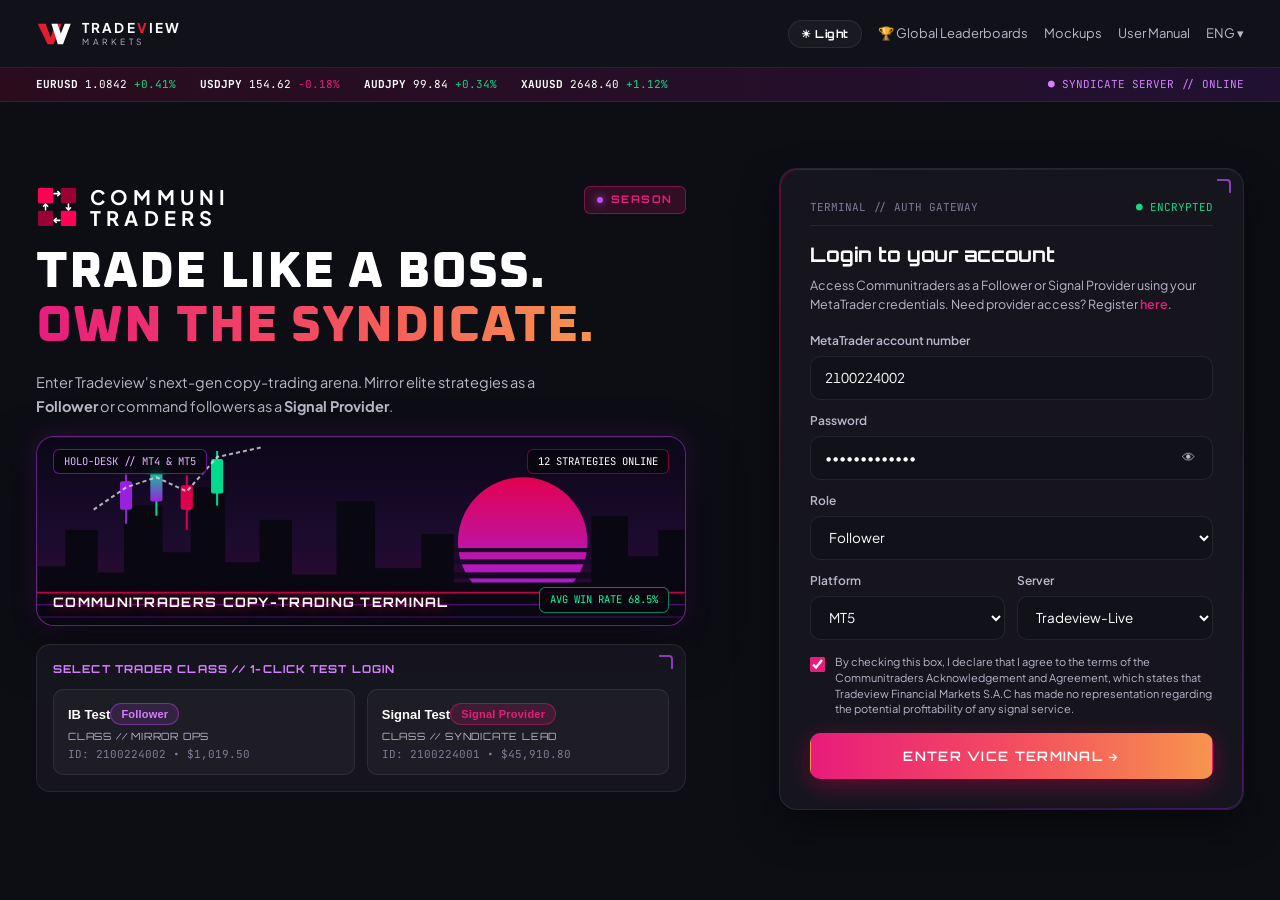
==== index.html @ 20b36a2e "Firt commit" ====
<!DOCTYPE html>
<html lang="en">
<head>
  <meta charset="UTF-8"/>
  <meta name="viewport" content="width=device-width, initial-scale=1.0"/>
  <title>Communitraders — Tradeview Markets</title>
  <link rel="preconnect" href="https://fonts.googleapis.com"/>
  <link rel="preconnect" href="https://fonts.gstatic.com" crossorigin/>
  <link href="https://fonts.googleapis.com/css2?family=JetBrains+Mono:wght@500;700&family=Orbitron:wght@600;700;800&family=Oxanium:wght@600;700;800&family=Plus+Jakarta+Sans:wght@400;500;600;700&display=swap" rel="stylesheet"/>
  <link rel="stylesheet" href="css/tokens.css"/>
  <link rel="stylesheet" href="css/styles.css"/>
</head>
<body>
  <div class="vice-backdrop"></div>
  <div class="vice-grid-overlay"></div>

  <!-- =====================================================================
       VIEW 1: FUTURISTIC GTA-STYLE TRADING GAME LOGIN (ORIGINAL LOGOS)
       ===================================================================== -->
  <div id="login-shell" class="login-shell">
    <header class="login-topbar">
      <!-- Original Tradeview Markets Logo -->
      <div class="tradeview-brand">
        <svg width="36" height="26" viewBox="0 0 42 30" fill="none" aria-hidden="true">
          <path d="M2 3H11.5L17 19L22.5 3H30L20.5 27H13.5L2 3Z" fill="#E11D2E"/>
          <path class="tv-wing-light" d="M18 3H25L29 14.5L33.5 3H40.5L31.5 27H25.5L18 3Z"/>
        </svg>
        <div class="tv-wordmark">
          <span class="tv-main">TRADE<b>V</b>IEW</span>
          <span class="tv-sub">MARKETS</span>
        </div>
      </div>

      <div class="login-topbar-actions">
        <button type="button" class="theme-toggle-btn" id="theme-toggle-login" aria-label="Toggle Light/Dark Mode">
          ☀ Light
        </button>
        <button type="button" class="topbar-link" id="login-leaderboards-btn">🏆 Global Leaderboards</button>
        <a href="mockups.html" class="topbar-link">Mockups</a>
        <button type="button" class="topbar-link" onclick="alert('Communitraders User Manual: Sign in with your MetaTrader account as a Follower or Signal Provider, or select one of the test profiles below.')">
          User Manual
        </button>
        <span class="topbar-link">ENG ▾</span>
      </div>
    </header>

    <!-- Futuristic In-Game Market Telemetry Strip -->
    <div class="game-ticker-bar">
      <div class="ticker-items">
        <span class="ticker-pair"><strong>EURUSD</strong> 1.0842 <span class="ticker-up">+0.41%</span></span>
        <span class="ticker-pair"><strong>USDJPY</strong> 154.62 <span class="ticker-down">-0.18%</span></span>
        <span class="ticker-pair"><strong>AUDJPY</strong> 99.84 <span class="ticker-up">+0.34%</span></span>
        <span class="ticker-pair"><strong>XAUUSD</strong> 2648.40 <span class="ticker-up">+1.12%</span></span>
      </div>
      <span style="color:var(--neon-purple-bright);">● SYNDICATE SERVER // ONLINE</span>
    </div>

    <main class="login-main">
      <!-- Left Hero: Original Logo + Futuristic GTA Cyber-City Trading Stage + Class Select -->
      <section class="login-hero">
        <div style="display:flex; align-items:center; justify-content:space-between; flex-wrap:wrap; gap:12px;">
          <!-- Original CommuniTraders 4-Square Logo -->
          <div class="brand-lockup">
            <svg class="communi-logo-svg" style="width:42px; height:42px;" viewBox="0 0 44 44" fill="none" aria-hidden="true">
              <rect x="2" y="2" width="16" height="16" rx="1.5" fill="#FF0055"/>
              <rect x="26" y="2" width="16" height="16" rx="1.5" fill="#990033"/>
              <rect x="2" y="26" width="16" height="16" rx="1.5" fill="#990033"/>
              <rect x="26" y="26" width="16" height="16" rx="1.5" fill="#FF0055"/>
              <path d="M19 8H25M25 8L22.8 5.8M25 8L22.8 10.2" stroke="#FFFFFF" stroke-width="1.6" stroke-linecap="round" stroke-linejoin="round"/>
              <path d="M25 36H19M19 36L21.2 33.8M19 36L21.2 38.2" stroke="#FFFFFF" stroke-width="1.6" stroke-linecap="round" stroke-linejoin="round"/>
              <path d="M34 19V25M34 25L31.8 22.8M34 25L36.2 22.8" stroke="#FFFFFF" stroke-width="1.6" stroke-linecap="round" stroke-linejoin="round"/>
              <path d="M10 25V19M10 19L7.8 21.2M10 19L12.2 21.2" stroke="#FFFFFF" stroke-width="1.6" stroke-linecap="round" stroke-linejoin="round"/>
            </svg>
            <div class="brand-text hero-size">
              <strong>COMMUNI</strong>
              <span class="communi-sub">TRADERS</span>
            </div>
          </div>

          <div class="hud-tag">
            <span class="hud-dot"></span>
            <span>SEASON</span>
          </div>
        </div>

        <h1>
          TRADE LIKE A BOSS. <span class="highlight-vice">OWN THE SYNDICATE.</span>
        </h1>

        <p class="login-hero-sub">
          Enter Tradeview's next-gen copy-trading arena. Mirror elite strategies as a <strong>Follower</strong> or command followers as a <strong>Signal Provider</strong>.
        </p>

        <!-- Futuristic GTA Trading Game Visual Stage -->
        <div class="gta-game-stage">
          <svg viewBox="0 0 640 190" preserveAspectRatio="xMidYMax slice" aria-hidden="true">
            <defs>
              <linearGradient id="stageSun" x1="0" y1="0" x2="0" y2="1">
                <stop offset="0%" stop-color="#ff0055"/>
                <stop offset="100%" stop-color="#b026ff"/>
              </linearGradient>
              <linearGradient id="stageCandle" x1="0" y1="0" x2="0" y2="1">
                <stop offset="0%" stop-color="#00ffa3"/>
                <stop offset="100%" stop-color="#b026ff"/>
              </linearGradient>
            </defs>
            <!-- Glowing Horizon Sun -->
            <circle cx="480" cy="108" r="64" fill="url(#stageSun)" opacity="0.88"/>
            <rect x="400" y="114" width="160" height="4" fill="#170a28"/>
            <rect x="400" y="125" width="160" height="5" fill="#170a28"/>
            <rect x="400" y="138" width="160" height="6" fill="#120820"/>
            <!-- Cyber Skyline -->
            <path d="M0 190 L0 132 L28 132 L28 96 L60 96 L60 138 L86 138 L86 72 L124 72 L124 118 L152 118 L152 54 L186 54 L186 128 L220 128 L220 86 L252 86 L252 140 L296 140 L296 68 L334 68 L334 134 L380 134 L380 100 L412 100 L412 148 L548 148 L548 82 L584 82 L584 122 L614 122 L614 96 L640 96 L640 190 Z" fill="#090712"/>
            <!-- Neon Laser Grid Floor -->
            <line x1="0" y1="158" x2="640" y2="158" stroke="#ff0055" stroke-width="1.5" opacity="0.75"/>
            <line x1="0" y1="170" x2="640" y2="170" stroke="#b026ff" stroke-width="1" opacity="0.5"/>
            <line x1="0" y1="182" x2="640" y2="182" stroke="#b026ff" stroke-width="1" opacity="0.35"/>
            <!-- Floating Holographic Candlesticks -->
            <g opacity="0.85">
              <line x1="88" y1="36" x2="88" y2="90" stroke="#b026ff" stroke-width="2"/>
              <rect x="82" y="48" width="12" height="28" rx="2" fill="#b026ff"/>
              <line x1="118" y1="26" x2="118" y2="82" stroke="#00ffa3" stroke-width="2"/>
              <rect x="112" y="36" width="12" height="32" rx="2" fill="url(#stageCandle)"/>
              <line x1="148" y1="42" x2="148" y2="96" stroke="#ff0055" stroke-width="2"/>
              <rect x="142" y="52" width="12" height="24" rx="2" fill="#ff0055"/>
              <line x1="178" y1="18" x2="178" y2="72" stroke="#00ffa3" stroke-width="2"/>
              <rect x="172" y="26" width="12" height="34" rx="2" fill="#00ffa3"/>
              <path d="M56 76 L88 54 L118 44 L148 58 L178 24 L224 14" stroke="#ffffff" stroke-width="2" fill="none" stroke-dasharray="4 3" opacity="0.8"/>
            </g>
          </svg>
          <div class="stage-hud-overlay">
            <div class="stage-hud-top">
              <span class="stage-chip purple">HOLO-DESK // MT4 &amp; MT5</span>
              <span class="stage-chip">12 STRATEGIES ONLINE</span>
            </div>
            <div class="stage-hud-bottom">
              <div class="stage-rank-title">COMMUNITRADERS COPY-TRADING TERMINAL</div>
              <span class="stage-chip" style="border-color:rgba(0,255,163,0.5); color:#00ffa3;">AVG WIN RATE 68.5%</span>
            </div>
          </div>
        </div>

        <!-- GTA Class Select (2 Test User Profiles) -->
        <div class="demo-accounts-box hud-panel">
          <div class="demo-accounts-header">
            <span>Select Trader Class // 1-Click Test Login</span>
          </div>
          <div class="demo-accounts-grid">
            <button type="button" class="demo-user-pill purple-pill" id="demo-btn-follower">
              <div class="demo-user-top">
                <span>IB Test</span>
                <span class="badge badge-purple">Follower</span>
              </div>
              <div class="demo-user-class">CLASS // MIRROR OPS</div>
              <div class="demo-user-meta">ID: 2100224002 • $1,019.50</div>
            </button>

            <button type="button" class="demo-user-pill" id="demo-btn-provider">
              <div class="demo-user-top">
                <span>Signal Test</span>
                <span class="badge badge-accent">Signal Provider</span>
              </div>
              <div class="demo-user-class">CLASS // SYNDICATE LEAD</div>
              <div class="demo-user-meta">ID: 2100224001 • $45,910.80</div>
            </button>
          </div>
        </div>
      </section>

      <!-- Right Futuristic Terminal Login Card -->
      <section class="glass-card hud-panel login-card">
        <div class="login-terminal-bar">
          <span>TERMINAL // AUTH GATEWAY</span>
          <span style="color:var(--profit);">● ENCRYPTED</span>
        </div>

        <h2 class="login-card-title">Login to your account</h2>
        <p class="login-card-desc">
          Access Communitraders as a Follower or Signal Provider using your MetaTrader credentials. Need provider access? Register <a href="#register" onclick="event.preventDefault(); document.getElementById('login-role').value='provider';">here</a>.
        </p>

        <form id="login-form" class="login-form" novalidate>
          <div id="login-error" class="login-error-msg hidden"></div>

          <div class="form-group">
            <label class="form-label" for="login-account">MetaTrader account number</label>
            <input type="text" id="login-account" class="form-control font-mono" value="2100224002" placeholder="e.g. 2100224002"/>
          </div>

          <div class="form-group">
            <label class="form-label" for="login-password">Password</label>
            <div class="input-with-icon">
              <input type="password" id="login-password" class="form-control" value="vice-follower" placeholder="Enter MetaTrader password"/>
              <button type="button" class="input-icon-btn" id="toggle-password-btn" title="Show/Hide password">👁</button>
            </div>
          </div>

          <div class="form-group">
            <label class="form-label" for="login-role">Role</label>
            <select id="login-role" class="form-select">
              <option value="">Select a role</option>
              <option value="follower" selected>Follower</option>
              <option value="provider">Signal Provider</option>
            </select>
          </div>

          <div class="login-form-row-2">
            <div class="form-group">
              <label class="form-label" for="login-platform">Platform</label>
              <select id="login-platform" class="form-select">
                <option value="">Select platform</option>
                <option value="MT5" selected>MT5</option>
                <option value="MT4">MT4</option>
              </select>
            </div>

            <div class="form-group">
              <label class="form-label" for="login-server">Server</label>
              <select id="login-server" class="form-select">
                <option value="">Select server</option>
                <option value="Tradeview-Live" selected>Tradeview-Live</option>
                <option value="Tradeview-Demo">Tradeview-Demo</option>
                <option value="Tradeview-XLev">Tradeview-XLev</option>
              </select>
            </div>
          </div>

          <label class="terms-check">
            <input type="checkbox" id="login-terms" checked/>
            <span>By checking this box, I declare that I agree to the terms of the Communitraders Acknowledgement and Agreement, which states that Tradeview Financial Markets S.A.C has made no representation regarding the potential profitability of any signal service.</span>
          </label>

          <button type="submit" class="btn btn-primary login-submit-btn">Enter Vice Terminal →</button>
        </form>
      </section>
    </main>
  </div>

  <!-- =====================================================================
       LOGGED-IN WORKSPACE SHELL (FOLLOWER & SIGNAL PROVIDER VIEWS)
       ===================================================================== -->
  <div id="app-shell" class="app-shell hidden">
    <header class="app-topbar">
      <div class="topbar-left">
        <button type="button" class="btn btn-ghost btn-icon mobile-menu-btn" id="mobile-menu-btn" aria-label="Toggle Menu">☰</button>
        <a href="index.html" class="brand-lockup">
          <svg class="communi-logo-svg" viewBox="0 0 44 44" fill="none" aria-hidden="true">
            <rect x="2" y="2" width="16" height="16" rx="1.5" fill="#FF0055"/>
            <rect x="26" y="2" width="16" height="16" rx="1.5" fill="#990033"/>
            <rect x="2" y="26" width="16" height="16" rx="1.5" fill="#990033"/>
            <rect x="26" y="26" width="16" height="16" rx="1.5" fill="#FF0055"/>
            <path d="M19 8H25M25 8L22.8 5.8M25 8L22.8 10.2" stroke="#FFFFFF" stroke-width="1.6" stroke-linecap="round" stroke-linejoin="round"/>
            <path d="M25 36H19M19 36L21.2 33.8M19 36L21.2 38.2" stroke="#FFFFFF" stroke-width="1.6" stroke-linecap="round" stroke-linejoin="round"/>
            <path d="M34 19V25M34 25L31.8 22.8M34 25L36.2 22.8" stroke="#FFFFFF" stroke-width="1.6" stroke-linecap="round" stroke-linejoin="round"/>
            <path d="M10 25V19M10 19L7.8 21.2M10 19L12.2 21.2" stroke="#FFFFFF" stroke-width="1.6" stroke-linecap="round" stroke-linejoin="round"/>
          </svg>
          <div class="brand-text">
            <strong>COMMUNI</strong>
            <strong style="margin-top:2px;">TRADERS</strong>
          </div>
        </a>
      </div>

      <div class="kpi-strip" id="topbar-kpi-strip"></div>

      <div class="topbar-right">
        <div class="role-switcher-pill" title="Switch test user profile">
          <button type="button" class="role-switch-btn" id="switch-to-follower">Follower (IB)</button>
          <button type="button" class="role-switch-btn" id="switch-to-provider">Signal Provider</button>
        </div>

        <button type="button" class="theme-toggle-btn" id="theme-toggle-app" aria-label="Toggle Light/Dark Mode">
          ☀ Light
        </button>

        <span class="topbar-link" style="font-size:12px;">ENG ▾</span>

        <div class="user-menu-wrap">
          <button type="button" class="user-trigger" id="user-menu-trigger">
            <span class="user-avatar-circle" id="topbar-user-avatar">I</span>
            <span class="user-greeting">
              <small>Hello</small>
              <strong id="topbar-user-name">IB</strong>
            </span>
            <span style="font-size:11px; color:var(--text-muted);">▾</span>
          </button>

          <div class="glass-card user-dropdown hidden" id="user-dropdown">
            <button type="button" class="dropdown-item" id="dropdown-switch-follower">
              Switch to Follower (IB Test)
            </button>
            <button type="button" class="dropdown-item" id="dropdown-switch-provider">
              Switch to Provider (Signal Test)
            </button>
            <button type="button" class="dropdown-item" id="dropdown-theme-toggle">
              Switch to Light Mode
            </button>
            <a href="mockups.html" class="dropdown-item">
              View Mockups Board
            </a>
            <div class="dropdown-divider"></div>
            <button type="button" class="dropdown-item danger" id="dropdown-logout">
              Logout
            </button>
          </div>
        </div>
      </div>
    </header>

    <div class="app-body">
      <aside class="app-sidebar" id="app-sidebar"></aside>
      <main class="app-main" id="main-view-container"></main>
    </div>
  </div>

  <!-- Floating Agent Greeting Card (Original page/agent_chat.png) -->
  <div class="agent-greeting-card hidden" id="agent-greeting-card" role="button" tabindex="0">
    <div class="agent-greeting-avatar">
      <svg viewBox="0 0 100 100" width="56" height="56" aria-hidden="true">
        <defs>
          <linearGradient id="agentSunsetLens" x1="0" y1="0" x2="1" y2="1">
            <stop offset="0%" stop-color="#ffd166"/>
            <stop offset="50%" stop-color="#ff0055"/>
            <stop offset="100%" stop-color="#b026ff"/>
          </linearGradient>
        </defs>
        <rect width="100" height="100" fill="#141120"/>
        <path d="M16 100 C18 74 82 74 84 100 Z" fill="#0b0912"/>
        <path d="M38 74 L50 88 L62 74" stroke="#282338" stroke-width="3" fill="none"/>
        <rect x="42" y="60" width="16" height="16" rx="6" fill="#d99a6c"/>
        <path d="M31 44 C31 24 69 24 69 44 C69 62 59 69 50 69 C41 69 31 62 31 44 Z" fill="#e5aa7d"/>
        <path d="M29 41 C28 22 44 15 58 18 C68 20 72 30 70 40 C64 30 38 28 29 41 Z" fill="#2c2936"/>
        <path d="M34 25 Q50 18 64 25" stroke="#6c687c" stroke-width="2" fill="none" opacity="0.7"/>
        <path d="M33 38 L48 38 L46 49 C45 52 35 52 33 47 Z" fill="url(#agentSunsetLens)" stroke="#ffd166" stroke-width="1.6"/>
        <path d="M52 38 L67 38 L67 47 C65 52 55 52 54 49 Z" fill="url(#agentSunsetLens)" stroke="#ffd166" stroke-width="1.6"/>
        <line x1="48" y1="39" x2="52" y2="39" stroke="#ffd166" stroke-width="1.8"/>
        <path d="M43 56 Q50 61 57 56" stroke="#8f4e32" stroke-width="2.2" fill="none" stroke-linecap="round"/>
      </svg>
    </div>
    <button type="button" class="agent-greeting-close" id="agent-greeting-close" aria-label="Dismiss greeting">✕</button>
    <p class="agent-greeting-text">¿Tienes alguna pregunta? Estoy aquí para ayudarte.</p>
    <div class="agent-greeting-cta">Chat with Manager Tim ↗</div>
  </div>

  <!-- Floating Manager Tim Interactive Assistant -->
  <button type="button" class="social-hub-fab hidden" id="social-hub-fab">
    <span class="agent-status-dot"></span>
    <span>Manager Tim</span>
    <span class="social-hub-count" id="social-hub-count">1</span>
  </button>

  <div class="glass-card hud-panel social-hub-drawer hidden" id="social-hub-drawer">
    <div class="drawer-header">
      <div class="agent-header-title">
        <img alt="" style="width:26px; height:26px; border-radius:50%; border:1.5px solid var(--accent);" src="data:image/svg+xml;utf8,%3Csvg xmlns='http://www.w3.org/2000/svg' viewBox='0 0 100 100'%3E%3Crect width='100' height='100' fill='%23141120'/%3E%3Cpath d='M16 100 C18 74 82 74 84 100 Z' fill='%230b0912'/%3E%3Cpath d='M31 44 C31 24 69 24 69 44 C69 62 59 69 50 69 C41 69 31 62 31 44 Z' fill='%23e5aa7d'/%3E%3Cpath d='M29 41 C28 22 44 15 58 18 C68 20 72 30 70 40 C64 30 38 28 29 41 Z' fill='%232c2936'/%3E%3Cpath d='M33 38 L48 38 L46 49 C45 52 35 52 33 47 Z' fill='%23ff0055' stroke='%23ffd166' stroke-width='2'/%3E%3Cpath d='M52 38 L67 38 L67 47 C65 52 55 52 54 49 Z' fill='%23b026ff' stroke='%23ffd166' stroke-width='2'/%3E%3C/svg%3E"/>
        <strong class="font-heading" style="font-size:12px;">MANAGER TIM // ASSISTANT</strong>
      </div>
      <button type="button" class="btn btn-ghost btn-icon" id="social-hub-close" style="width:28px; height:28px;">✕</button>
    </div>
    <div class="agent-quick-chips" id="agent-quick-chips"></div>
    <div class="drawer-body" id="social-hub-body"></div>
    <form class="agent-chat-composer" id="agent-chat-form">
      <input type="text" class="form-control" id="agent-chat-input" placeholder="Ask Manager Tim about badges, rankings, challenges..."/>
      <button type="submit" class="btn btn-primary btn-sm" style="height:38px;">Send</button>
    </form>
  </div>

  <div class="modal-backdrop hidden" id="modal-backdrop"></div>
  <div class="level-up-overlay hidden" id="level-up-overlay"></div>
  <div class="toast-stack" id="toast-stack"></div>

  <script src="js/data.js"></script>
  <script src="js/charts.js"></script>
  <script src="js/app.js"></script>
</body>
</html>
---- css/tokens.css ----
/* ==========================================================================
   COMMUNITRADERS // COLORIMETRIA DARK & LIGHT TOKENS
   Matched to colorimetria_dark.png & Colorimetria_light.png
   ========================================================================== */

:root {
  /* Dark Mode Surfaces (colorimetria_dark.png) */
  --bg-void: #0d0e14;
  --bg-deep: #111219;
  --bg-surface: #171620;
  --bg-elevated: #1f1d2b;
  --bg-glass: rgba(23, 22, 32, 0.92);
  --bg-glass-strong: rgba(17, 18, 25, 0.98);
  --bg-card-hover: #221f30;
  --bg-input: #111219;
  --bg-topbar: #111219;
  --bg-sidebar: #111219;
  --bg-tile: rgba(255, 255, 255, 0.035);
  --bg-table: #13131c;

  /* Signature Colorimetry Accents: Magenta-Pink #E81C7B -> Coral #F44E5F -> Sunset Amber #F7944D */
  --accent: #e81c7b;
  --accent-hover: #d4156e;
  --accent-deep: #3d1628;
  --accent-coral: #f7944d;
  --accent-soft: rgba(232, 28, 123, 0.16);
  --accent-border: rgba(232, 28, 123, 0.42);
  --accent-glow: 0 8px 24px rgba(232, 28, 123, 0.34);

  /* Complementary Neon Violet / Orchid (Risk Master Star & Strategy Builder) */
  --neon-purple: #c04cfd;
  --neon-purple-bright: #d580ff;
  --neon-purple-soft: rgba(192, 76, 253, 0.14);
  --neon-purple-border: rgba(192, 76, 253, 0.42);
  --neon-purple-glow: 0 0 20px rgba(192, 76, 253, 0.32);

  /* Semantic Trading Colors */
  --profit: #10d884;
  --profit-soft: rgba(16, 216, 132, 0.14);
  --loss: #e81c7b;
  --loss-soft: rgba(232, 28, 123, 0.16);
  --neutral-soft: rgba(255, 255, 255, 0.05);

  /* Gradients (Exact Reference Match) */
  --grad-accent: linear-gradient(90deg, #e81c7b 0%, #f44e5f 52%, #f7944d 100%);
  --grad-hud-line: linear-gradient(90deg, #e81c7b 0%, #f44e5f 52%, #f7944d 100%);
  --grad-sidebar-active: linear-gradient(90deg, #d93870 0%, #9b4b71 100%);
  --grad-hero-card: linear-gradient(125deg, #1b1322 0%, #171620 55%, #2b1322 100%);
  --grad-league-banner: linear-gradient(90deg, #68133b 0%, #a53434 55%, #b5532a 100%);
  --grad-backdrop:
    radial-gradient(ellipse 65% 50% at 88% 12%, rgba(232, 28, 123, 0.16) 0%, transparent 62%),
    radial-gradient(ellipse 52% 45% at 12% 88%, rgba(192, 76, 253, 0.12) 0%, transparent 64%),
    linear-gradient(180deg, #0d0e14 0%, #111219 100%);

  /* Borders & Dividers */
  --border-subtle: rgba(255, 255, 255, 0.08);
  --border-medium: rgba(255, 255, 255, 0.16);
  --border-accent: rgba(232, 28, 123, 0.45);
  --border-focus: #e81c7b;

  /* Typography */
  --font-display: 'Orbitron', 'Plus Jakarta Sans', sans-serif;
  --font-heading: 'Orbitron', 'Plus Jakarta Sans', sans-serif;
  --font-login-title: 'Oxanium', 'Orbitron', sans-serif;
  --font-sans: 'Plus Jakarta Sans', -apple-system, BlinkMacSystemFont, sans-serif;
  --font-mono: 'JetBrains Mono', ui-monospace, SFMono-Regular, monospace;

  /* Badge Tiers */
  --tier-bronze: #cd7f32;
  --tier-silver: #cbd5e1;
  --tier-gold: #ffd166;
  --tier-platinum: #d580ff;
  --tier-legendary: #e81c7b;

  /* Text Colors */
  --text-primary: #ffffff;
  --text-secondary: #b9b7c9;
  --text-muted: #7f7c94;
  --brand-ink: #ffffff;
  --nav-active-text: #ffffff;
  --switch-active-color: #10d884;

  /* Radii & Shadows */
  --radius-xs: 6px;
  --radius-sm: 10px;
  --radius-md: 14px;
  --radius-lg: 18px;
  --radius-xl: 22px;
  --radius-pill: 999px;

  --shadow-card: 0 18px 40px rgba(0, 0, 0, 0.45), inset 0 1px 0 rgba(255, 255, 255, 0.04);
  --shadow-modal: 0 32px 80px rgba(0, 0, 0, 0.85), 0 0 32px rgba(232, 28, 123, 0.18);

  --sidebar-width: 244px;
  --topbar-height: 70px;
  --ease-snappy: cubic-bezier(0.22, 1, 0.36, 1);
}

/* ==========================================================================
   LIGHT MODE OVERRIDES (Matched to Colorimetria_light.png)
   ========================================================================== */
html[data-theme="light"] {
  --bg-void: #f4f2fa;
  --bg-deep: #ece9f6;
  --bg-surface: #ffffff;
  --bg-elevated: #faf9fd;
  --bg-glass: #ffffff;
  --bg-glass-strong: #ffffff;
  --bg-card-hover: #fbf9fe;
  --bg-input: #f8f7fc;
  --bg-topbar: #ffffff;
  --bg-sidebar: #ffffff;
  --bg-tile: #f8f7fc;
  --bg-table: #ffffff;

  --accent: #e81c7b;
  --accent-hover: #d4156e;
  --accent-deep: #fde8f0;
  --accent-soft: #fde8f0;
  --accent-border: rgba(232, 28, 123, 0.32);
  --accent-glow: 0 8px 22px rgba(232, 28, 123, 0.24);

  --neon-purple: #9b30e8;
  --neon-purple-bright: #831cd1;
  --neon-purple-soft: rgba(155, 48, 232, 0.10);
  --neon-purple-border: rgba(155, 48, 232, 0.28);
  --neon-purple-glow: 0 8px 20px rgba(155, 48, 232, 0.16);

  --profit: #059669;
  --profit-soft: rgba(5, 150, 105, 0.10);

  --grad-sidebar-active: linear-gradient(90deg, #fde8f0 0%, #fff0f6 100%);
  --grad-hero-card: linear-gradient(125deg, #f6f4fb 0%, #f1eef9 58%, #fae5f0 100%);
  --grad-league-banner: linear-gradient(90deg, #e02482 0%, #f16b62 55%, #f69d62 100%);
  --grad-backdrop:
    radial-gradient(ellipse 60% 45% at 88% 12%, rgba(232, 28, 123, 0.08) 0%, transparent 60%),
    radial-gradient(ellipse 52% 44% at 12% 88%, rgba(155, 48, 232, 0.08) 0%, transparent 62%),
    linear-gradient(180deg, #f4f2fa 0%, #eeebf7 100%);

  --border-subtle: #eae6f3;
  --border-medium: #dcd6eb;

  --text-primary: #14121d;
  --text-secondary: #58526e;
  --text-muted: #847d9c;
  --brand-ink: #14121d;
  --nav-active-text: #e81c7b;
  --switch-active-color: #e81c7b;

  --shadow-card: 0 10px 30px rgba(24, 18, 48, 0.06);
  --shadow-modal: 0 24px 64px rgba(20, 16, 40, 0.18);
}
---- css/styles.css ----
/* ==========================================================================
   COMMUNITRADERS // NOIR VICE HUD STYLESHEET (DARK + LIGHT + FUTURISTIC GTA LOGIN)
   ========================================================================== */

*,
*::before,
*::after {
  box-sizing: border-box;
  margin: 0;
  padding: 0;
}

html,
body {
  min-height: 100%;
  background: var(--bg-void);
  color: var(--text-primary);
  font-family: var(--font-sans);
  font-size: 14px;
  line-height: 1.5;
  -webkit-font-smoothing: antialiased;
  overflow-x: hidden;
  transition: background 0.25s ease, color 0.25s ease;
}

::-webkit-scrollbar {
  width: 6px;
  height: 6px;
}
::-webkit-scrollbar-track {
  background: var(--bg-void);
}
::-webkit-scrollbar-thumb {
  background: rgba(255, 0, 85, 0.42);
  border-radius: var(--radius-pill);
}
::-webkit-scrollbar-thumb:hover {
  background: var(--neon-purple);
}

/* Backdrop & HUD Grid */
.vice-backdrop {
  position: fixed;
  inset: 0;
  z-index: -2;
  background: var(--grad-backdrop);
  pointer-events: none;
}

.vice-grid-overlay {
  position: fixed;
  inset: 0;
  z-index: -1;
  background-image:
    linear-gradient(rgba(176, 38, 255, 0.032) 1px, transparent 1px),
    linear-gradient(90deg, rgba(255, 0, 85, 0.026) 1px, transparent 1px);
  background-size: 54px 54px;
  mask-image: radial-gradient(circle at 60% 35%, black 20%, transparent 86%);
  pointer-events: none;
}

.hidden {
  display: none !important;
}

/* Typography Helpers */
.font-display,
.font-heading {
  font-family: var(--font-heading);
  letter-spacing: 0.04em;
}
.font-mono {
  font-family: var(--font-mono);
  font-variant-numeric: tabular-nums;
}

/* ==========================================================================
   BUTTONS & INPUTS
   ========================================================================== */
.btn {
  display: inline-flex;
  align-items: center;
  justify-content: center;
  gap: 8px;
  padding: 10px 18px;
  border-radius: var(--radius-sm);
  font-family: var(--font-sans);
  font-weight: 600;
  font-size: 13px;
  letter-spacing: 0.03em;
  border: 1px solid transparent;
  cursor: pointer;
  transition: transform 0.15s var(--ease-snappy), box-shadow 0.2s, background 0.2s, border-color 0.2s, color 0.2s;
  text-decoration: none;
  white-space: nowrap;
}
.btn:active {
  transform: translateY(1px);
}

.btn-vice,
.btn-primary {
  background: var(--grad-accent);
  color: #ffffff;
  box-shadow: 0 6px 22px rgba(255, 0, 85, 0.34);
}
.btn-vice:hover,
.btn-primary:hover {
  background: var(--accent-hover);
  box-shadow: 0 8px 30px rgba(255, 0, 85, 0.54);
  transform: translateY(-1px);
}

.btn-purple {
  background: var(--neon-purple-soft);
  border-color: var(--neon-purple-border);
  color: var(--neon-purple-bright);
  box-shadow: 0 0 16px rgba(176, 38, 255, 0.16);
}
.btn-purple:hover {
  background: var(--neon-purple);
  color: #ffffff;
  box-shadow: var(--neon-purple-glow);
  transform: translateY(-1px);
}

.btn-danger {
  background: rgba(255, 0, 85, 0.14);
  border-color: rgba(255, 0, 85, 0.5);
  color: #ff4d88;
}
.btn-danger:hover {
  background: var(--accent);
  color: #ffffff;
  box-shadow: var(--accent-glow);
}

.btn-ghost {
  background: var(--bg-tile);
  border-color: var(--border-subtle);
  color: var(--text-primary);
}
.btn-ghost:hover {
  background: var(--neon-purple-soft);
  border-color: var(--neon-purple-border);
  color: var(--text-primary);
}

.btn-outline-pink {
  background: var(--accent-deep);
  border-color: var(--accent-border);
  color: var(--text-primary);
}
.btn-outline-pink:hover {
  background: var(--grad-accent);
  color: #ffffff;
  box-shadow: var(--accent-glow);
}

.btn-sm {
  padding: 7px 13px;
  font-size: 12px;
  border-radius: 8px;
}

.btn-icon {
  width: 36px;
  height: 36px;
  padding: 0;
  border-radius: 9px;
}

/* Theme Toggle Pill */
.theme-toggle-btn {
  display: inline-flex;
  align-items: center;
  gap: 6px;
  padding: 6px 12px;
  border-radius: var(--radius-pill);
  background: var(--bg-tile);
  border: 1px solid var(--border-subtle);
  color: var(--text-primary);
  font-family: var(--font-heading);
  font-size: 11px;
  font-weight: 700;
  letter-spacing: 0.05em;
  cursor: pointer;
  transition: border-color 0.2s, background 0.2s;
}
.theme-toggle-btn:hover {
  border-color: var(--neon-purple-border);
  background: var(--neon-purple-soft);
}

/* Inputs & Selects */
.form-group {
  display: flex;
  flex-direction: column;
  gap: 6px;
}
.form-label {
  font-size: 12px;
  font-weight: 600;
  color: var(--text-secondary);
}
.form-control,
.form-select {
  width: 100%;
  height: 44px;
  padding: 0 14px;
  border-radius: var(--radius-sm);
  background: var(--bg-input);
  border: 1px solid var(--border-subtle);
  color: var(--text-primary);
  font-family: var(--font-sans);
  font-size: 13.5px;
  outline: none;
  transition: border-color 0.2s, box-shadow 0.2s;
}
.form-control:focus,
.form-select:focus {
  border-color: var(--neon-purple);
  box-shadow: 0 0 0 3px rgba(176, 38, 255, 0.18), 0 0 16px rgba(176, 38, 255, 0.14);
}
.form-select option {
  background: var(--bg-surface);
  color: var(--text-primary);
}

.input-with-icon {
  position: relative;
  display: flex;
  align-items: center;
}
.input-with-icon .form-control {
  padding-right: 42px;
}
.input-with-icon.left-icon .form-control {
  padding-left: 38px;
  padding-right: 14px;
}
.input-icon-left {
  position: absolute;
  left: 13px;
  color: var(--text-muted);
  pointer-events: none;
  display: flex;
  font-size: 13px;
}
.input-icon-btn {
  position: absolute;
  right: 8px;
  background: transparent;
  border: none;
  color: var(--text-secondary);
  width: 32px;
  height: 32px;
  border-radius: 8px;
  cursor: pointer;
  display: flex;
  align-items: center;
  justify-content: center;
}
.input-icon-btn:hover {
  color: var(--neon-purple-bright);
}

/* Toggle Switch */
.vice-switch {
  position: relative;
  display: inline-flex;
  align-items: center;
  cursor: pointer;
}
.vice-switch input {
  opacity: 0;
  width: 0;
  height: 0;
  position: absolute;
}
.vice-switch-track {
  width: 42px;
  height: 22px;
  background: rgba(128, 128, 145, 0.22);
  border: 1px solid var(--border-medium);
  border-radius: var(--radius-pill);
  position: relative;
  transition: background 0.22s, border-color 0.22s, box-shadow 0.22s;
}
.vice-switch-track::after {
  content: '';
  position: absolute;
  top: 2px;
  left: 2px;
  width: 16px;
  height: 16px;
  border-radius: 50%;
  background: #8e8e98;
  transition: transform 0.22s var(--ease-snappy), background 0.22s;
}
.vice-switch input:checked + .vice-switch-track {
  background: var(--switch-active-color);
  border-color: var(--switch-active-color);
  box-shadow: 0 0 12px rgba(232, 28, 123, 0.24);
}
.vice-switch input:checked + .vice-switch-track::after {
  transform: translateX(20px);
  background: #ffffff;
}

/* GTA HUD Glass Card */
.glass-card {
  background: var(--bg-glass);
  backdrop-filter: blur(18px);
  -webkit-backdrop-filter: blur(18px);
  border: 1px solid var(--border-subtle);
  border-radius: var(--radius-lg);
  box-shadow: var(--shadow-card);
  position: relative;
}
.glass-card::before {
  content: '';
  position: absolute;
  inset: 0;
  border-radius: inherit;
  padding: 1px;
  background: linear-gradient(135deg, rgba(255, 0, 85, 0.34), transparent 36%, transparent 64%, rgba(176, 38, 255, 0.34));
  -webkit-mask: linear-gradient(#fff 0 0) content-box, linear-gradient(#fff 0 0);
  -webkit-mask-composite: xor;
  mask-composite: exclude;
  pointer-events: none;
}

.hud-panel {
  position: relative;
}
.hud-panel::after {
  content: '';
  position: absolute;
  top: 10px;
  right: 12px;
  width: 14px;
  height: 14px;
  border-top: 2px solid var(--neon-purple);
  border-right: 2px solid var(--neon-purple);
  border-top-right-radius: 4px;
  opacity: 0.7;
  pointer-events: none;
}

.hud-tag {
  display: inline-flex;
  align-items: center;
  gap: 8px;
  align-self: flex-start;
  padding: 5px 12px;
  border-radius: 6px;
  background: var(--accent-soft);
  border: 1px solid var(--accent-border);
  font-family: var(--font-heading);
  font-size: 10.5px;
  font-weight: 700;
  letter-spacing: 0.14em;
  text-transform: uppercase;
  color: var(--accent);
}
.hud-dot {
  width: 6px;
  height: 6px;
  border-radius: 50%;
  background: var(--neon-purple);
  box-shadow: 0 0 8px var(--neon-purple);
  animation: hudPulse 2.2s infinite;
}
@keyframes hudPulse {
  0%, 100% { opacity: 1; transform: scale(1); }
  50% { opacity: 0.45; transform: scale(0.8); }
}

/* Badges */
.badge {
  display: inline-flex;
  align-items: center;
  gap: 5px;
  padding: 4px 10px;
  border-radius: var(--radius-pill);
  font-size: 11px;
  font-weight: 600;
  letter-spacing: 0.02em;
}
.badge-profit {
  background: var(--profit-soft);
  color: var(--profit);
  border: 1px solid rgba(0, 255, 163, 0.3);
}
.badge-loss {
  background: var(--loss-soft);
  color: var(--accent);
  border: 1px solid var(--accent-border);
}
.badge-purple {
  background: var(--neon-purple-soft);
  color: var(--neon-purple-bright);
  border: 1px solid var(--neon-purple-border);
}
.badge-neutral {
  background: var(--bg-tile);
  color: var(--text-primary);
  border: 1px solid var(--border-medium);
}
.badge-pink,
.badge-accent {
  background: var(--accent-soft);
  color: var(--accent);
  border: 1px solid var(--accent-border);
}

/* ==========================================================================
   ORIGINAL LOGOS (ADAPTIVE DARK & LIGHT INK)
   ========================================================================== */
.brand-lockup {
  display: inline-flex;
  align-items: center;
  gap: 12px;
  text-decoration: none;
  color: inherit;
}
.communi-logo-svg {
  width: 34px;
  height: 34px;
  flex-shrink: 0;
}
.brand-text {
  display: flex;
  flex-direction: column;
  line-height: 1.05;
}
.brand-text strong {
  font-family: var(--font-sans);
  font-weight: 700;
  font-size: 14px;
  letter-spacing: 0.24em;
  color: var(--brand-ink);
}
.brand-text.hero-size strong {
  font-size: 20px;
  letter-spacing: 0.26em;
}
.brand-text.hero-size .communi-sub {
  font-size: 20px;
  letter-spacing: 0.26em;
  font-weight: 700;
  color: var(--brand-ink);
}

.tradeview-brand {
  display: inline-flex;
  align-items: center;
  gap: 10px;
  text-decoration: none;
  color: inherit;
}
.tv-wordmark {
  display: flex;
  flex-direction: column;
  line-height: 1;
}
.tv-wordmark .tv-main {
  font-family: var(--font-sans);
  font-weight: 700;
  letter-spacing: 0.16em;
  font-size: 13.5px;
  color: var(--brand-ink);
}
.tv-wordmark .tv-main b {
  color: #e11d2e;
  font-weight: 800;
}
.tv-wordmark .tv-sub {
  font-size: 8.5px;
  letter-spacing: 0.42em;
  color: var(--text-secondary);
  margin-top: 3px;
}
.tv-wing-light {
  fill: var(--brand-ink);
}

/* ==========================================================================
   FUTURISTIC GTA-STYLE TRADING GAME LOGIN SCREEN
   ========================================================================== */
.login-shell {
  min-height: 100vh;
  display: flex;
  flex-direction: column;
  position: relative;
}

.login-topbar {
  height: 68px;
  padding: 0 36px;
  display: flex;
  align-items: center;
  justify-content: space-between;
  border-bottom: 1px solid var(--border-subtle);
  background: var(--bg-topbar);
  backdrop-filter: blur(14px);
  z-index: 5;
}

.login-topbar-actions {
  display: flex;
  align-items: center;
  gap: 16px;
  color: var(--text-secondary);
  font-size: 13px;
}
.topbar-link {
  display: inline-flex;
  align-items: center;
  gap: 7px;
  color: var(--text-secondary);
  text-decoration: none;
  cursor: pointer;
  background: transparent;
  border: none;
  font: inherit;
  transition: color 0.2s;
}
.topbar-link:hover {
  color: var(--neon-purple-bright);
}

/* Futuristic Market Telemetry Ticker Bar */
.game-ticker-bar {
  height: 34px;
  padding: 0 36px;
  display: flex;
  align-items: center;
  justify-content: space-between;
  gap: 20px;
  background: linear-gradient(90deg, rgba(255, 0, 85, 0.12), rgba(176, 38, 255, 0.12));
  border-bottom: 1px solid var(--border-subtle);
  font-family: var(--font-mono);
  font-size: 11px;
  overflow-x: auto;
  white-space: nowrap;
}
.ticker-items {
  display: flex;
  align-items: center;
  gap: 24px;
}
.ticker-pair {
  display: inline-flex;
  align-items: center;
  gap: 7px;
}
.ticker-pair strong {
  color: var(--text-primary);
}
.ticker-up { color: var(--profit); }
.ticker-down { color: var(--accent); }

.login-main {
  flex: 1;
  display: grid;
  grid-template-columns: 1.12fr 0.88fr;
  align-items: center;
  gap: 48px;
  max-width: 1320px;
  width: 100%;
  margin: 0 auto;
  padding: 28px 36px 52px;
}

.login-hero {
  display: flex;
  flex-direction: column;
  gap: 18px;
}

.login-hero h1 {
  font-family: var(--font-login-title);
  font-size: clamp(34px, 4vw, 54px);
  font-weight: 800;
  line-height: 1.05;
  letter-spacing: 0.02em;
  color: var(--text-primary);
  text-transform: uppercase;
}
.login-hero h1 .highlight-vice {
  background: var(--grad-accent);
  -webkit-background-clip: text;
  -webkit-text-fill-color: transparent;
}

.login-hero-sub {
  font-size: 14.5px;
  color: var(--text-secondary);
  max-width: 520px;
  line-height: 1.6;
}

/* Futuristic GTA Trading Game Cyber-City Stage */
.gta-game-stage {
  position: relative;
  height: 190px;
  border-radius: var(--radius-lg);
  overflow: hidden;
  border: 1px solid var(--neon-purple-border);
  background: linear-gradient(180deg, #0b0718 0%, #1c0b2e 55%, #380832 100%);
  box-shadow: 0 20px 50px rgba(0, 0, 0, 0.55), 0 0 26px rgba(176, 38, 255, 0.18);
}
.gta-game-stage svg {
  width: 100%;
  height: 100%;
  display: block;
}
.stage-hud-overlay {
  position: absolute;
  inset: 12px 16px;
  display: flex;
  flex-direction: column;
  justify-content: space-between;
  pointer-events: none;
}
.stage-hud-top {
  display: flex;
  justify-content: space-between;
  align-items: center;
}
.stage-chip {
  padding: 4px 10px;
  border-radius: 6px;
  background: rgba(8, 6, 15, 0.78);
  border: 1px solid rgba(255, 0, 85, 0.45);
  color: #ffffff;
  font-family: var(--font-mono);
  font-size: 10.5px;
  backdrop-filter: blur(6px);
}
.stage-chip.purple {
  border-color: rgba(176, 38, 255, 0.55);
  color: #e2b8ff;
}
.stage-hud-bottom {
  display: flex;
  justify-content: space-between;
  align-items: flex-end;
}
.stage-rank-title {
  font-family: var(--font-heading);
  font-size: 13px;
  font-weight: 700;
  color: #ffffff;
  letter-spacing: 0.1em;
  text-shadow: 0 0 12px rgba(255, 0, 85, 0.7);
}

/* Futuristic GTA Class / Character Select Profiles */
.demo-accounts-box {
  padding: 16px;
  border-radius: var(--radius-md);
  background: var(--bg-glass);
  border: 1px solid var(--border-subtle);
}
.demo-accounts-header {
  display: flex;
  align-items: center;
  justify-content: space-between;
  margin-bottom: 12px;
}
.demo-accounts-header span {
  font-family: var(--font-heading);
  font-size: 11px;
  font-weight: 700;
  letter-spacing: 0.1em;
  text-transform: uppercase;
  color: var(--neon-purple-bright);
}
.demo-accounts-grid {
  display: grid;
  grid-template-columns: 1fr 1fr;
  gap: 12px;
}
.demo-user-pill {
  text-align: left;
  padding: 13px 14px;
  border-radius: var(--radius-sm);
  background: var(--bg-tile);
  border: 1px solid var(--border-subtle);
  color: var(--text-primary);
  cursor: pointer;
  transition: border-color 0.2s, background 0.2s, transform 0.16s, box-shadow 0.2s;
  display: flex;
  flex-direction: column;
  gap: 5px;
  position: relative;
  overflow: hidden;
}
.demo-user-pill:hover {
  border-color: var(--accent);
  background: var(--accent-soft);
  box-shadow: 0 0 18px rgba(255, 0, 85, 0.18);
  transform: translateY(-2px);
}
.demo-user-pill.purple-pill:hover {
  border-color: var(--neon-purple);
  background: var(--neon-purple-soft);
  box-shadow: 0 0 18px rgba(176, 38, 255, 0.22);
}
.demo-user-top {
  display: flex;
  align-items: center;
  justify-content: space-between;
  font-weight: 700;
  font-size: 13px;
}
.demo-user-class {
  font-family: var(--font-heading);
  font-size: 10px;
  letter-spacing: 0.08em;
  color: var(--text-secondary);
}
.demo-user-meta {
  font-family: var(--font-mono);
  font-size: 11px;
  color: var(--text-muted);
}

/* Right Login Terminal Card */
.login-card {
  padding: 30px 30px;
  max-width: 465px;
  width: 100%;
  justify-self: end;
}
.login-terminal-bar {
  display: flex;
  align-items: center;
  justify-content: space-between;
  margin-bottom: 14px;
  padding-bottom: 10px;
  border-bottom: 1px solid var(--border-subtle);
  font-family: var(--font-mono);
  font-size: 11px;
  color: var(--text-muted);
}
.login-card-title {
  font-family: var(--font-heading);
  font-size: 20px;
  font-weight: 700;
  margin-bottom: 6px;
  color: var(--text-primary);
}
.login-card-desc {
  font-size: 12.5px;
  color: var(--text-secondary);
  margin-bottom: 18px;
  line-height: 1.5;
}
.login-card-desc a {
  color: var(--accent);
  text-decoration: none;
  font-weight: 600;
}
.login-card-desc a:hover {
  text-decoration: underline;
}

.login-form {
  display: flex;
  flex-direction: column;
  gap: 12px;
}
.login-form-row-2 {
  display: grid;
  grid-template-columns: 1fr 1fr;
  gap: 12px;
}
.terms-check {
  display: flex;
  align-items: flex-start;
  gap: 10px;
  font-size: 11px;
  color: var(--text-secondary);
  line-height: 1.45;
  margin-top: 2px;
  cursor: pointer;
}
.terms-check input {
  margin-top: 3px;
  accent-color: var(--accent);
  width: 15px;
  height: 15px;
  flex-shrink: 0;
  cursor: pointer;
}
.login-submit-btn {
  height: 46px;
  font-family: var(--font-heading);
  font-size: 13px;
  letter-spacing: 0.1em;
  text-transform: uppercase;
  margin-top: 4px;
}
.login-error-msg {
  padding: 10px 12px;
  border-radius: 8px;
  background: var(--loss-soft);
  border: 1px solid var(--accent-border);
  color: var(--accent);
  font-size: 12px;
}

/* ==========================================================================
   APP SHELL (LOGGED-IN WORKSPACE)
   ========================================================================== */
.app-shell {
  min-height: 100vh;
  display: flex;
  flex-direction: column;
}

.app-topbar {
  height: var(--topbar-height);
  padding: 0 24px;
  display: flex;
  align-items: center;
  justify-content: space-between;
  gap: 16px;
  background: var(--bg-topbar);
  backdrop-filter: blur(16px);
  border-bottom: 1px solid var(--border-subtle);
  position: sticky;
  top: 0;
  z-index: 40;
}

.topbar-left {
  display: flex;
  align-items: center;
  gap: 14px;
}
.mobile-menu-btn {
  display: none;
}

.kpi-strip {
  display: flex;
  align-items: center;
  gap: 20px;
  padding: 7px 18px;
  border-radius: var(--radius-md);
  background: var(--bg-tile);
  border: 1px solid var(--border-subtle);
}
.kpi-item {
  display: flex;
  flex-direction: column;
  align-items: flex-start;
  gap: 1px;
}
.kpi-label {
  font-size: 10.5px;
  color: var(--text-muted);
  text-transform: uppercase;
  letter-spacing: 0.05em;
}
.kpi-value {
  font-family: var(--font-mono);
  font-size: 14px;
  font-weight: 700;
  color: var(--text-primary);
}
.kpi-risk-pill {
  display: inline-flex;
  align-items: center;
  justify-content: center;
  min-width: 24px;
  height: 22px;
  padding: 0 7px;
  border-radius: 6px;
  background: var(--profit-soft);
  color: var(--profit);
  border: 1px solid rgba(0, 255, 163, 0.35);
  font-family: var(--font-mono);
  font-weight: 700;
  font-size: 12px;
}

.topbar-right {
  display: flex;
  align-items: center;
  gap: 10px;
}

.role-switcher-pill {
  display: inline-flex;
  align-items: center;
  background: var(--bg-tile);
  border: 1px solid var(--border-subtle);
  border-radius: var(--radius-pill);
  padding: 3px;
  gap: 3px;
}
.role-switch-btn {
  border: none;
  background: transparent;
  color: var(--text-secondary);
  font-family: var(--font-sans);
  font-size: 11.5px;
  font-weight: 600;
  padding: 5px 12px;
  border-radius: var(--radius-pill);
  cursor: pointer;
  transition: all 0.2s;
}
.role-switch-btn.active {
  background: var(--accent);
  color: #ffffff;
  box-shadow: 0 0 14px rgba(255, 0, 85, 0.35);
}
.role-switch-btn.active.purple {
  background: var(--neon-purple-soft);
  color: var(--neon-purple-bright);
  border: 1px solid var(--neon-purple-border);
}

.user-menu-wrap {
  position: relative;
}
.user-trigger {
  display: flex;
  align-items: center;
  gap: 10px;
  background: var(--bg-tile);
  border: 1px solid var(--border-subtle);
  border-radius: var(--radius-pill);
  padding: 4px 12px 4px 5px;
  color: var(--text-primary);
  cursor: pointer;
  transition: border-color 0.2s;
}
.user-trigger:hover {
  border-color: var(--neon-purple-border);
}
.user-avatar-circle {
  width: 32px;
  height: 32px;
  border-radius: 50%;
  display: flex;
  align-items: center;
  justify-content: center;
  font-family: var(--font-heading);
  font-weight: 700;
  font-size: 13px;
  color: var(--neon-purple-bright);
  background: var(--neon-purple-soft);
  border: 1px solid var(--neon-purple-border);
}
.user-avatar-circle.provider {
  background: var(--accent);
  border-color: var(--accent);
  color: #ffffff;
}
.user-greeting {
  display: flex;
  flex-direction: column;
  text-align: left;
  line-height: 1.1;
}
.user-greeting small {
  font-size: 10px;
  color: var(--text-muted);
}
.user-greeting strong {
  font-size: 13px;
  font-weight: 700;
}

.user-dropdown {
  position: absolute;
  top: calc(100% + 10px);
  right: 0;
  width: 245px;
  padding: 8px;
  z-index: 60;
  background: var(--bg-glass-strong);
}
.dropdown-item {
  width: 100%;
  display: flex;
  align-items: center;
  gap: 10px;
  padding: 10px 12px;
  border-radius: 9px;
  border: none;
  background: transparent;
  color: var(--text-primary);
  font-size: 13px;
  cursor: pointer;
  text-align: left;
  text-decoration: none;
  transition: background 0.15s;
}
.dropdown-item:hover {
  background: var(--bg-tile);
}
.dropdown-item.danger {
  color: var(--accent);
}
.dropdown-divider {
  height: 1px;
  background: var(--border-subtle);
  margin: 6px 4px;
}

/* Body Layout */
.app-body {
  flex: 1;
  display: flex;
}

.app-sidebar {
  width: var(--sidebar-width);
  flex-shrink: 0;
  background: var(--bg-sidebar);
  border-right: 1px solid var(--border-subtle);
  padding: 22px 14px;
  display: flex;
  flex-direction: column;
  justify-content: space-between;
  gap: 24px;
}

.sidebar-profile-card {
  padding: 16px 14px;
  border-radius: var(--radius-md);
  background: linear-gradient(155deg, rgba(255, 0, 85, 0.12), rgba(176, 38, 255, 0.05));
  border: 1px solid var(--accent-border);
  margin-bottom: 18px;
}
.sidebar-profile-card.follower-theme {
  background: linear-gradient(155deg, rgba(176, 38, 255, 0.12), rgba(255, 0, 85, 0.05));
  border-color: var(--neon-purple-border);
}
.sidebar-role-label {
  font-family: var(--font-heading);
  font-size: 10.5px;
  font-weight: 700;
  text-transform: uppercase;
  letter-spacing: 0.12em;
  color: var(--accent);
  margin-bottom: 5px;
}
.sidebar-profile-card.follower-theme .sidebar-role-label {
  color: var(--neon-purple-bright);
}
.sidebar-user-name {
  font-weight: 700;
  font-size: 15px;
  color: var(--text-primary);
}
.sidebar-account-id {
  font-family: var(--font-mono);
  font-size: 12px;
  color: var(--text-secondary);
  margin-bottom: 12px;
}
.sidebar-status-row {
  display: flex;
  align-items: center;
  justify-content: space-between;
  padding-top: 10px;
  border-top: 1px solid var(--border-subtle);
  font-size: 12.5px;
  font-weight: 600;
}

.sidebar-nav {
  display: flex;
  flex-direction: column;
  gap: 6px;
}
.nav-item {
  display: flex;
  align-items: center;
  gap: 12px;
  padding: 11px 14px;
  border-radius: var(--radius-sm);
  border: 1px solid transparent;
  background: transparent;
  color: var(--text-secondary);
  font-size: 13.5px;
  font-weight: 600;
  cursor: pointer;
  width: 100%;
  text-align: left;
  transition: all 0.18s var(--ease-snappy);
}
.nav-item:hover {
  color: var(--text-primary);
  background: var(--bg-tile);
}
.nav-item.active {
  color: var(--nav-active-text);
  background: var(--grad-sidebar-active);
  border-color: transparent;
}
.nav-item.active svg {
  color: var(--nav-active-text);
}
.nav-item svg {
  width: 18px;
  height: 18px;
  flex-shrink: 0;
}

.sidebar-footer-card {
  padding: 14px;
  border-radius: var(--radius-md);
  background: var(--bg-tile);
  border: 1px solid var(--border-subtle);
  font-size: 11.5px;
  color: var(--text-secondary);
  display: flex;
  flex-direction: column;
  gap: 8px;
}

/* Main Content Area */
.app-main {
  flex: 1;
  min-width: 0;
  padding: 28px 32px 64px;
}
.view-container {
  max-width: 1240px;
  margin: 0 auto;
  display: flex;
  flex-direction: column;
  gap: 22px;
  animation: viewFadeIn 0.25s var(--ease-snappy);
}
@keyframes viewFadeIn {
  from { opacity: 0; transform: translateY(6px); }
  to { opacity: 1; transform: translateY(0); }
}

/* ==========================================================================
   DASHBOARD VIEWS (FOLLOWER & SIGNAL PROVIDER)
   ========================================================================== */
.dashboard-top-grid {
  display: grid;
  grid-template-columns: 1.5fr 1fr;
  gap: 22px;
  align-items: stretch;
}

.strategy-profile-card {
  padding: 24px 26px;
  display: flex;
  flex-direction: column;
  gap: 20px;
}

.strategy-header-row {
  display: flex;
  align-items: flex-start;
  justify-content: space-between;
  gap: 16px;
}
.strategy-identity {
  display: flex;
  align-items: center;
  gap: 18px;
}
.strategy-avatar {
  width: 76px;
  height: 76px;
  border-radius: 50%;
  border: 2px solid var(--accent);
  box-shadow: 0 0 18px rgba(255, 0, 85, 0.3);
  overflow: hidden;
  flex-shrink: 0;
  background: var(--bg-surface);
  display: flex;
  align-items: center;
  justify-content: center;
}
.strategy-name {
  font-family: var(--font-heading);
  font-size: 20px;
  font-weight: 700;
  color: var(--text-primary);
}
.strategy-desc {
  font-size: 13px;
  color: var(--text-secondary);
  margin: 4px 0 10px;
}

.overview-header {
  display: flex;
  align-items: center;
  flex-wrap: wrap;
  gap: 10px;
  margin-bottom: 12px;
}
.overview-header h3 {
  font-family: var(--font-heading);
  font-size: 13px;
  font-weight: 700;
  margin-right: 4px;
  letter-spacing: 0.05em;
}

.metrics-grid-4 {
  display: grid;
  grid-template-columns: repeat(4, 1fr);
  gap: 12px;
}
.metric-tile {
  padding: 12px 14px;
  border-radius: var(--radius-sm);
  background: var(--bg-tile);
  border: 1px solid var(--border-subtle);
  display: flex;
  align-items: center;
  justify-content: space-between;
  gap: 8px;
}
.metric-tile-label {
  font-size: 11px;
  color: var(--text-muted);
}
.metric-tile-val {
  font-family: var(--font-mono);
  font-size: 15px;
  font-weight: 700;
  color: var(--text-primary);
}
.metric-tile-icon {
  color: var(--neon-purple-bright);
  opacity: 0.9;
  display: flex;
}

.symbols-grid-3 {
  display: grid;
  grid-template-columns: repeat(3, 1fr);
  gap: 12px;
}
.symbol-tile {
  padding: 12px 14px;
  border-radius: var(--radius-sm);
  background: var(--bg-tile);
  border: 1px solid var(--border-subtle);
  display: flex;
  align-items: center;
  justify-content: space-between;
}
.symbol-name {
  font-size: 12px;
  color: var(--text-secondary);
  font-weight: 600;
}
.symbol-pct {
  font-family: var(--font-mono);
  font-size: 15px;
  font-weight: 700;
  color: var(--text-primary);
}
.pair-flags {
  display: inline-flex;
  align-items: center;
}
.flag-dot {
  width: 22px;
  height: 22px;
  border-radius: 50%;
  border: 1.5px solid var(--bg-surface);
  display: inline-flex;
  align-items: center;
  justify-content: center;
  font-size: 9px;
  font-weight: 700;
  background: var(--bg-elevated);
  color: var(--text-primary);
}
.flag-dot + .flag-dot {
  margin-left: -6px;
}

/* Provider Feed Card */
.feed-card {
  padding: 20px;
  display: flex;
  flex-direction: column;
  justify-content: space-between;
  gap: 14px;
  max-height: 410px;
}
.feed-list {
  display: flex;
  flex-direction: column;
  gap: 12px;
  overflow-y: auto;
  padding-right: 4px;
}
.feed-note-item {
  padding: 14px;
  border-radius: var(--radius-md);
  background: var(--bg-tile);
  border: 1px solid var(--border-subtle);
}
.feed-note-head {
  display: flex;
  align-items: center;
  gap: 10px;
  margin-bottom: 8px;
}
.feed-mini-avatar {
  width: 30px;
  height: 30px;
  border-radius: 50%;
  border: 1px solid var(--accent);
  overflow: hidden;
  flex-shrink: 0;
}
.feed-note-meta strong {
  display: block;
  font-size: 13px;
}
.feed-note-meta span {
  font-size: 11px;
  color: var(--text-muted);
}
.feed-note-body {
  font-size: 12.5px;
  color: var(--text-secondary);
  line-height: 1.5;
}
.feed-footer-actions {
  display: flex;
  justify-content: flex-end;
  padding-top: 6px;
}

/* My Following Settings Card */
.following-settings-card {
  padding: 22px 26px;
}
.card-header-flex {
  display: flex;
  align-items: center;
  justify-content: space-between;
  margin-bottom: 16px;
}
.card-title-lg {
  font-family: var(--font-heading);
  font-size: 16px;
  font-weight: 700;
}
.settings-grid-4 {
  display: grid;
  grid-template-columns: repeat(4, 1fr);
  gap: 12px;
}
.setting-box {
  padding: 13px 16px;
  border-radius: var(--radius-sm);
  background: var(--bg-tile);
  border: 1px solid var(--border-subtle);
}
.setting-box-label {
  font-size: 11.5px;
  color: var(--text-muted);
  margin-bottom: 3px;
}
.setting-box-value {
  font-family: var(--font-mono);
  font-size: 14.5px;
  font-weight: 700;
  color: var(--text-primary);
}
.setting-box-value.status-copying {
  color: var(--profit);
}

/* Bottom Analytics Grid */
.analytics-grid {
  display: grid;
  grid-template-columns: 2fr 1fr;
  gap: 22px;
  align-items: stretch;
}
.chart-card {
  padding: 22px 26px;
  display: flex;
  flex-direction: column;
  gap: 18px;
}
.tabs-bar {
  display: flex;
  align-items: center;
  justify-content: center;
  gap: 28px;
  border-bottom: 1px solid var(--border-subtle);
  padding-bottom: 10px;
}
.tab-btn {
  background: transparent;
  border: none;
  color: var(--text-muted);
  font-family: var(--font-sans);
  font-size: 13.5px;
  font-weight: 600;
  padding: 6px 4px;
  cursor: pointer;
  position: relative;
  transition: color 0.2s;
}
.tab-btn:hover {
  color: var(--text-primary);
}
.tab-btn.active {
  color: var(--text-primary);
}
.tab-btn.active::after {
  content: '';
  position: absolute;
  left: 0;
  right: 0;
  bottom: -11px;
  height: 2.5px;
  background: var(--grad-hud-line);
}

.chart-controls-row {
  display: flex;
  align-items: center;
  justify-content: space-between;
  flex-wrap: wrap;
  gap: 12px;
}
.yield-readout {
  font-family: var(--font-heading);
  font-size: 18px;
  font-weight: 700;
}
.yield-readout span {
  font-family: var(--font-mono);
}
.chart-selects {
  display: flex;
  gap: 10px;
}
.chart-selects .form-select {
  height: 36px;
  width: auto;
  min-width: 96px;
  font-size: 13px;
}
.chart-canvas-wrap {
  width: 100%;
  min-height: 240px;
}

.trades-gauge-card {
  padding: 24px;
  display: flex;
  flex-direction: column;
  align-items: center;
  justify-content: center;
  gap: 18px;
}
.trades-gauge-stats {
  width: 100%;
  display: grid;
  grid-template-columns: 1fr 1fr;
  gap: 10px;
  padding-top: 8px;
  border-top: 1px solid var(--border-subtle);
}
.mini-stat {
  text-align: center;
}
.mini-stat span {
  display: block;
  font-size: 11px;
  color: var(--text-muted);
}
.mini-stat strong {
  font-family: var(--font-mono);
  font-size: 14px;
}

/* ==========================================================================
   DISCOVER STRATEGIES VIEW (FOLLOWER)
   ========================================================================== */
.discover-hud-banner {
  padding: 18px 22px;
  display: flex;
  align-items: center;
  justify-content: space-between;
  flex-wrap: wrap;
  gap: 16px;
  background: linear-gradient(125deg, rgba(176, 38, 255, 0.12) 0%, var(--bg-glass) 55%, rgba(255, 0, 85, 0.10) 100%);
}
.discover-hud-stats {
  display: flex;
  align-items: center;
  gap: 18px;
  flex-wrap: wrap;
}
.discover-hud-stat {
  display: flex;
  flex-direction: column;
}
.discover-hud-stat span {
  font-size: 10.5px;
  text-transform: uppercase;
  letter-spacing: 0.08em;
  color: var(--text-muted);
}
.discover-hud-stat strong {
  font-family: var(--font-mono);
  font-size: 15px;
  color: var(--text-primary);
}

.discover-toolbar {
  display: flex;
  align-items: flex-end;
  justify-content: space-between;
  flex-wrap: wrap;
  gap: 16px;
  padding: 18px 22px;
}
.discover-search-group {
  display: flex;
  align-items: flex-end;
  gap: 12px;
  flex-wrap: wrap;
  flex: 1;
}
.discover-filter-pills {
  display: flex;
  align-items: center;
  gap: 8px;
  flex-wrap: wrap;
}
.filter-pill {
  padding: 8px 14px;
  border-radius: var(--radius-pill);
  border: 1px solid var(--border-subtle);
  background: var(--bg-tile);
  color: var(--text-secondary);
  font-size: 12px;
  font-weight: 600;
  cursor: pointer;
  transition: all 0.2s;
}
.filter-pill:hover {
  border-color: var(--neon-purple-border);
  color: var(--neon-purple-bright);
}
.filter-pill.active {
  background: var(--neon-purple-soft);
  border-color: var(--neon-purple);
  color: var(--neon-purple-bright);
}

.strategies-grid {
  display: grid;
  grid-template-columns: repeat(4, 1fr);
  gap: 18px;
}
.strategy-card {
  padding: 18px;
  display: flex;
  flex-direction: column;
  gap: 14px;
  transition: transform 0.18s var(--ease-snappy), border-color 0.2s, box-shadow 0.2s;
}
.strategy-card:hover {
  transform: translateY(-3px);
  border-color: var(--neon-purple-border);
}
.strategy-card.is-following {
  border-color: var(--accent-border);
  box-shadow: var(--shadow-card), 0 0 18px rgba(255, 0, 85, 0.16);
}

.sc-top {
  display: flex;
  align-items: center;
  justify-content: space-between;
  gap: 10px;
}
.sc-user {
  display: flex;
  align-items: center;
  gap: 10px;
  min-width: 0;
}
.sc-avatar {
  width: 42px;
  height: 42px;
  border-radius: 50%;
  border: 1.5px solid var(--neon-purple-border);
  overflow: hidden;
  flex-shrink: 0;
}
.sc-title {
  font-weight: 700;
  font-size: 14px;
  white-space: nowrap;
  overflow: hidden;
  text-overflow: ellipsis;
}
.sc-return-col {
  text-align: right;
  flex-shrink: 0;
}
.sc-return-col small {
  display: block;
  font-size: 10px;
  color: var(--text-muted);
  margin-bottom: 3px;
}

.sc-meta-row {
  display: flex;
  align-items: center;
  justify-content: space-between;
  font-size: 12px;
  color: var(--text-secondary);
}
.sc-meta-row strong {
  font-family: var(--font-mono);
  color: var(--text-primary);
}

.sc-risk-block {
  display: flex;
  flex-direction: column;
  gap: 6px;
}
.sc-risk-top {
  display: flex;
  align-items: center;
  justify-content: space-between;
  font-size: 12px;
  color: var(--text-secondary);
}
.risk-bar-track {
  height: 4px;
  border-radius: var(--radius-pill);
  background: rgba(128, 128, 145, 0.18);
  overflow: hidden;
}
.risk-bar-fill {
  height: 100%;
  border-radius: inherit;
  background: var(--profit);
}
.risk-bar-fill.medium {
  background: var(--neon-purple);
}
.risk-bar-fill.high {
  background: var(--accent);
}

.sc-actions {
  display: flex;
  align-items: center;
  justify-content: space-between;
  gap: 10px;
  padding-top: 8px;
  border-top: 1px solid var(--border-subtle);
}
.sc-discover-link {
  background: transparent;
  border: none;
  color: var(--text-secondary);
  font-size: 12.5px;
  font-weight: 600;
  cursor: pointer;
  padding: 4px 0;
}
.sc-discover-link:hover {
  color: var(--neon-purple-bright);
}

/* ==========================================================================
   SIGNAL CHALLENGE WINDOW
   ========================================================================== */
.challenge-hero-card {
  padding: 26px 28px;
  display: flex;
  align-items: center;
  justify-content: space-between;
  flex-wrap: wrap;
  gap: 24px;
  background: var(--grad-hero-card);
}
.challenge-tier-progress {
  min-width: 280px;
  flex: 1;
  max-width: 420px;
  display: flex;
  flex-direction: column;
  gap: 10px;
}
.challenge-bar-track {
  height: 10px;
  border-radius: var(--radius-pill);
  background: rgba(128, 128, 145, 0.18);
  overflow: hidden;
  border: 1px solid var(--border-subtle);
}
.challenge-bar-fill {
  height: 100%;
  background: var(--grad-hud-line);
  border-radius: inherit;
}

.challenge-kpis-grid {
  display: grid;
  grid-template-columns: repeat(4, 1fr);
  gap: 16px;
}
.challenge-kpi-card {
  padding: 18px 20px;
  display: flex;
  flex-direction: column;
  gap: 10px;
}
.challenge-kpi-top {
  display: flex;
  align-items: center;
  justify-content: space-between;
  font-size: 12px;
  color: var(--text-secondary);
}
.challenge-kpi-val {
  font-family: var(--font-heading);
  font-size: 22px;
  font-weight: 700;
  color: var(--text-primary);
}

.missions-grid {
  display: grid;
  grid-template-columns: repeat(3, 1fr);
  gap: 18px;
}
.mission-card {
  padding: 20px;
  display: flex;
  flex-direction: column;
  justify-content: space-between;
  gap: 14px;
}
.mission-card.claimed {
  border-color: rgba(0, 255, 163, 0.35);
}
.mission-title {
  font-family: var(--font-heading);
  font-size: 15px;
  font-weight: 700;
  margin-bottom: 4px;
}
.mission-desc {
  font-size: 12.5px;
  color: var(--text-secondary);
}
.mission-reward-box {
  padding: 10px 12px;
  border-radius: var(--radius-sm);
  background: var(--neon-purple-soft);
  border: 1px solid var(--neon-purple-border);
  font-size: 12px;
  display: flex;
  align-items: center;
  justify-content: space-between;
}

/* ==========================================================================
   DATA TABLES (FOLLOWERS & ORDERS)
   ========================================================================== */
.table-panel {
  padding: 24px 26px;
  display: flex;
  flex-direction: column;
  gap: 18px;
}
.table-search-row {
  display: flex;
  align-items: center;
  gap: 12px;
  flex-wrap: wrap;
}
.table-search-row .input-with-icon {
  width: 280px;
}
.table-wrap {
  width: 100%;
  overflow-x: auto;
  border-radius: var(--radius-md);
  border: 1px solid var(--border-subtle);
  background: var(--bg-table);
}
.vice-table {
  width: 100%;
  border-collapse: collapse;
  min-width: 780px;
}
.vice-table th {
  text-align: left;
  padding: 14px 16px;
  font-size: 12px;
  font-weight: 700;
  color: var(--text-secondary);
  background: var(--bg-tile);
  border-bottom: 1px solid var(--border-subtle);
  white-space: nowrap;
}
.vice-table td {
  padding: 14px 16px;
  font-size: 13px;
  border-bottom: 1px solid var(--border-subtle);
  color: var(--text-primary);
  white-space: nowrap;
}
.vice-table tbody tr:hover {
  background: var(--neon-purple-soft);
}
.vice-table tbody tr:last-child td {
  border-bottom: none;
}

.help-dot {
  display: inline-flex;
  align-items: center;
  justify-content: center;
  width: 15px;
  height: 15px;
  border-radius: 50%;
  border: 1px solid var(--text-muted);
  font-size: 10px;
  color: var(--text-muted);
  margin-left: 4px;
  cursor: help;
}

.empty-state-cell {
  text-align: center !important;
  padding: 54px 20px !important;
  color: var(--text-muted) !important;
  font-size: 14px !important;
}

.table-footer {
  display: flex;
  align-items: center;
  justify-content: space-between;
  padding-top: 6px;
  font-size: 13px;
  color: var(--text-secondary);
}
.pagination {
  display: flex;
  align-items: center;
  gap: 8px;
}
.page-btn {
  width: 32px;
  height: 32px;
  border-radius: 8px;
  border: 1px solid var(--border-subtle);
  background: var(--bg-tile);
  color: var(--text-primary);
  font-family: var(--font-mono);
  font-size: 12px;
  cursor: pointer;
}
.page-btn.active {
  border-color: var(--accent);
  color: var(--accent);
  background: var(--accent-soft);
}

/* ==========================================================================
   FLOATING AGENT CHAT HUD, GREETING CARD, MODALS & TOAST
   ========================================================================== */
.social-hub-fab {
  position: fixed;
  right: 24px;
  bottom: 22px;
  z-index: 45;
  display: inline-flex;
  align-items: center;
  gap: 10px;
  padding: 11px 18px;
  border-radius: var(--radius-pill);
  background: var(--bg-surface);
  border: 1px solid var(--neon-purple-border);
  color: var(--text-primary);
  font-family: var(--font-heading);
  font-weight: 700;
  font-size: 12px;
  letter-spacing: 0.04em;
  box-shadow: var(--shadow-card);
  cursor: pointer;
  transition: transform 0.2s, border-color 0.2s;
}
.social-hub-fab:hover {
  transform: translateY(-2px);
  border-color: var(--accent);
}
.social-hub-count {
  min-width: 22px;
  height: 22px;
  padding: 0 6px;
  border-radius: var(--radius-pill);
  background: var(--accent);
  color: #fff;
  font-family: var(--font-mono);
  font-size: 11px;
  display: inline-flex;
  align-items: center;
  justify-content: center;
}

.social-hub-drawer {
  position: fixed;
  right: 24px;
  bottom: 76px;
  width: 380px;
  max-width: calc(100vw - 32px);
  height: 500px;
  max-height: calc(100vh - 110px);
  z-index: 50;
  display: flex;
  flex-direction: column;
  overflow: hidden;
  background: var(--bg-glass-strong);
  box-shadow: var(--shadow-modal);
}
.drawer-header {
  padding: 13px 16px;
  border-bottom: 1px solid var(--border-subtle);
  display: flex;
  align-items: center;
  justify-content: space-between;
  background: linear-gradient(90deg, rgba(255, 0, 85, 0.12), rgba(176, 38, 255, 0.12));
}
.agent-header-title {
  display: flex;
  align-items: center;
  gap: 8px;
}
.agent-status-dot {
  width: 8px;
  height: 8px;
  border-radius: 50%;
  background: var(--profit);
  box-shadow: 0 0 8px var(--profit);
}
.agent-quick-chips {
  padding: 10px 12px;
  display: flex;
  gap: 6px;
  overflow-x: auto;
  border-bottom: 1px solid var(--border-subtle);
  background: var(--bg-tile);
}
.agent-chip {
  flex-shrink: 0;
  padding: 5px 10px;
  border-radius: var(--radius-pill);
  background: var(--neon-purple-soft);
  border: 1px solid var(--neon-purple-border);
  color: var(--neon-purple-bright);
  font-size: 11px;
  font-weight: 600;
  cursor: pointer;
  transition: all 0.16s;
}
.agent-chip:hover {
  background: var(--neon-purple);
  color: #ffffff;
}
.drawer-body {
  padding: 14px;
  overflow-y: auto;
  display: flex;
  flex-direction: column;
  gap: 10px;
  flex: 1;
}
.chat-bubble {
  max-width: 88%;
  padding: 10px 13px;
  border-radius: 12px;
  font-size: 12.5px;
  line-height: 1.48;
  display: flex;
  flex-direction: column;
  gap: 4px;
}
.chat-bubble.agent {
  align-self: flex-start;
  background: var(--bg-tile);
  border: 1px solid var(--neon-purple-border);
  border-bottom-left-radius: 4px;
}
.chat-bubble.user {
  align-self: flex-end;
  background: linear-gradient(135deg, rgba(255, 0, 85, 0.2), rgba(176, 38, 255, 0.18));
  border: 1px solid var(--accent-border);
  border-bottom-right-radius: 4px;
}
.chat-bubble-meta {
  font-size: 10px;
  color: var(--text-muted);
  display: flex;
  justify-content: space-between;
  gap: 10px;
}
.chat-bubble.agent .chat-bubble-sender {
  color: var(--neon-purple-bright);
  font-weight: 700;
}
.chat-bubble.user .chat-bubble-sender {
  color: var(--accent);
  font-weight: 700;
}
.agent-chat-composer {
  padding: 10px 12px;
  border-top: 1px solid var(--border-subtle);
  display: flex;
  gap: 8px;
  background: var(--bg-surface);
}
.agent-chat-composer .form-control {
  height: 38px;
  font-size: 12.5px;
  padding: 0 12px;
}

.agent-greeting-card {
  position: fixed;
  right: 24px;
  bottom: 78px;
  width: 288px;
  z-index: 46;
  padding: 36px 20px 18px;
  background: var(--bg-surface);
  border: 1px solid var(--accent-border);
  border-radius: var(--radius-lg);
  box-shadow: var(--shadow-modal);
  text-align: center;
  cursor: pointer;
  transition: transform 0.2s var(--ease-snappy), border-color 0.2s;
  animation: slideInToast 0.28s var(--ease-snappy);
}
.agent-greeting-card:hover {
  transform: translateY(-3px);
  border-color: var(--neon-purple);
}
.agent-greeting-avatar {
  position: absolute;
  top: -28px;
  left: 50%;
  transform: translateX(-50%);
  width: 56px;
  height: 56px;
  border-radius: 50%;
  background: #141120;
  border: 2px solid var(--accent);
  box-shadow: 0 0 18px rgba(255, 0, 85, 0.35);
  overflow: hidden;
  display: flex;
  align-items: center;
  justify-content: center;
}
.agent-greeting-close {
  position: absolute;
  top: 10px;
  right: 10px;
  width: 24px;
  height: 24px;
  border-radius: 50%;
  border: none;
  background: transparent;
  color: var(--text-secondary);
  font-size: 13px;
  cursor: pointer;
  display: flex;
  align-items: center;
  justify-content: center;
}
.agent-greeting-close:hover {
  background: var(--bg-tile);
  color: var(--text-primary);
}
.agent-greeting-text {
  font-size: 14px;
  line-height: 1.48;
  color: var(--text-primary);
  font-weight: 500;
}
.agent-greeting-cta {
  margin-top: 10px;
  font-family: var(--font-heading);
  font-size: 10.5px;
  letter-spacing: 0.08em;
  text-transform: uppercase;
  color: var(--neon-purple-bright);
}

/* Modal Backdrop */
.modal-backdrop {
  position: fixed;
  inset: 0;
  z-index: 80;
  background: rgba(0, 0, 0, 0.72);
  backdrop-filter: blur(8px);
  display: flex;
  align-items: center;
  justify-content: center;
  padding: 20px;
}
.modal-box {
  width: 100%;
  max-width: 560px;
  padding: 26px 28px;
  box-shadow: var(--shadow-modal);
  max-height: 90vh;
  overflow-y: auto;
  background: var(--bg-surface);
}
.modal-header {
  display: flex;
  align-items: center;
  justify-content: space-between;
  margin-bottom: 18px;
}
.modal-header h3 {
  font-family: var(--font-heading);
  font-size: 17px;
  font-weight: 700;
}
.modal-grid-2 {
  display: grid;
  grid-template-columns: 1fr 1fr;
  gap: 14px;
}
.modal-actions {
  display: flex;
  justify-content: flex-end;
  gap: 10px;
  margin-top: 22px;
}

/* Toast Notification */
.toast-stack {
  position: fixed;
  top: 84px;
  right: 24px;
  z-index: 100;
  display: flex;
  flex-direction: column;
  gap: 10px;
}
.vice-toast {
  padding: 12px 16px;
  border-radius: var(--radius-sm);
  background: var(--bg-surface);
  border: 1px solid var(--neon-purple);
  box-shadow: var(--shadow-modal);
  color: var(--text-primary);
  font-size: 13px;
  font-weight: 600;
  display: flex;
  align-items: center;
  gap: 10px;
  animation: slideInToast 0.22s var(--ease-snappy);
}
@keyframes slideInToast {
  from { opacity: 0; transform: translateX(16px); }
  to { opacity: 1; transform: translateX(0); }
}

/* ==========================================================================
   RESPONSIVE BREAKPOINTS
   ========================================================================== */
@media (max-width: 1200px) {
  .strategies-grid {
    grid-template-columns: repeat(3, 1fr);
  }
  .challenge-kpis-grid {
    grid-template-columns: repeat(2, 1fr);
  }
  .kpi-strip {
    gap: 14px;
    padding: 6px 14px;
  }
}

@media (max-width: 1024px) {
  .login-main {
    grid-template-columns: 1fr;
    gap: 28px;
  }
  .login-card {
    justify-self: stretch;
    max-width: 100%;
  }
  .dashboard-top-grid,
  .analytics-grid,
  .missions-grid {
    grid-template-columns: 1fr;
  }
  .strategies-grid {
    grid-template-columns: repeat(2, 1fr);
  }
  .kpi-strip {
    display: none;
  }
}

@media (max-width: 768px) {
  .mobile-menu-btn {
    display: inline-flex;
  }
  .app-sidebar {
    position: fixed;
    left: -260px;
    top: var(--topbar-height);
    bottom: 0;
    z-index: 55;
    transition: left 0.25s var(--ease-snappy);
  }
  .app-sidebar.open {
    left: 0;
  }
  .app-main {
    padding: 18px 16px 76px;
  }
  .metrics-grid-4,
  .settings-grid-4,
  .symbols-grid-3,
  .demo-accounts-grid,
  .modal-grid-2,
  .challenge-kpis-grid,
  .login-form-row-2 {
    grid-template-columns: 1fr 1fr;
  }
  .strategies-grid {
    grid-template-columns: 1fr;
  }
  .role-switcher-pill {
    display: none;
  }
}

/* ==========================================================================
   BADGES & ACHIEVEMENTS (5 TIERS: BRONZE -> LEGENDARY)
   ========================================================================== */
.badges-grid {
  display: grid;
  grid-template-columns: repeat(5, 1fr);
  gap: 12px;
}
.badge-tile {
  padding: 14px 12px;
  border-radius: var(--radius-md);
  background: var(--bg-tile);
  border: 1px solid var(--border-subtle);
  display: flex;
  flex-direction: column;
  gap: 8px;
  transition: transform 0.18s var(--ease-snappy), border-color 0.2s, box-shadow 0.2s;
  position: relative;
}
.badge-tile:hover {
  transform: translateY(-3px);
}
.badge-tile.locked {
  opacity: 0.52;
  filter: grayscale(0.45);
}
.badge-tile-top {
  display: flex;
  align-items: center;
  justify-content: space-between;
  gap: 6px;
}
.badge-emblem {
  width: 34px;
  height: 34px;
  border-radius: 10px;
  display: flex;
  align-items: center;
  justify-content: center;
  font-size: 17px;
  background: rgba(255, 255, 255, 0.04);
  border: 1px solid var(--border-medium);
}
.badge-title {
  font-family: var(--font-heading);
  font-size: 12px;
  font-weight: 700;
  color: var(--text-primary);
}
.badge-desc {
  font-size: 11px;
  color: var(--text-secondary);
  line-height: 1.38;
}

.tier-pill {
  font-family: var(--font-heading);
  font-size: 9.5px;
  font-weight: 700;
  padding: 3px 8px;
  border-radius: var(--radius-pill);
  letter-spacing: 0.05em;
  text-transform: uppercase;
}
.tier-Bronze {
  background: rgba(205, 127, 50, 0.16);
  color: #e29b54;
  border: 1px solid rgba(205, 127, 50, 0.45);
}
.tier-Silver {
  background: rgba(203, 213, 225, 0.14);
  color: #cbd5e1;
  border: 1px solid rgba(203, 213, 225, 0.45);
}
.tier-Gold {
  background: rgba(255, 209, 102, 0.16);
  color: #ffd166;
  border: 1px solid rgba(255, 209, 102, 0.5);
}
.tier-Platinum {
  background: rgba(176, 38, 255, 0.18);
  color: var(--neon-purple-bright);
  border: 1px solid var(--neon-purple-border);
}
.tier-Legendary {
  background: linear-gradient(135deg, rgba(255, 0, 85, 0.24), rgba(176, 38, 255, 0.24));
  color: #ffffff;
  border: 1px solid var(--accent);
  box-shadow: 0 0 14px rgba(255, 0, 85, 0.3);
}
html[data-theme="light"] .tier-Silver { color: #475569; }
html[data-theme="light"] .tier-Gold { color: #b45309; }
html[data-theme="light"] .tier-Legendary { color: var(--accent); }

/* ==========================================================================
   GLOBAL LEADERBOARDS & SEASON CHALLENGES FULL GRID
   ========================================================================== */
.lb-tabs-scroll {
  display: flex;
  align-items: center;
  gap: 8px;
  overflow-x: auto;
  padding-bottom: 6px;
}
.lb-timeframe-bar {
  display: flex;
  align-items: center;
  justify-content: space-between;
  flex-wrap: wrap;
  gap: 12px;
}
.challenges-catalog-grid {
  display: grid;
  grid-template-columns: repeat(3, 1fr);
  gap: 18px;
}
.challenge-full-card {
  padding: 20px 20px 18px;
  display: flex;
  flex-direction: column;
  gap: 12px;
  position: relative;
}
.challenge-lock-badge {
  width: 30px;
  height: 30px;
  border-radius: 50%;
  background: var(--bg-tile);
  border: 1px solid var(--border-subtle);
  color: var(--text-muted);
  display: inline-flex;
  align-items: center;
  justify-content: center;
  font-size: 13px;
  flex-shrink: 0;
}
.challenge-cta-pill {
  width: 100%;
  border-radius: var(--radius-pill);
  height: 40px;
  font-weight: 700;
}

/* Colorimetria Hero Card with Hex Level Crest & Bull Art */
.colorimetria-hero {
  padding: 26px 28px;
  display: grid;
  grid-template-columns: 1.35fr 0.65fr;
  align-items: center;
  gap: 20px;
  background: var(--grad-hero-card);
  overflow: hidden;
}
.colorimetria-eyebrow {
  display: inline-flex;
  align-items: center;
  gap: 10px;
  font-size: 13px;
  font-weight: 700;
  color: var(--text-primary);
  margin-bottom: 10px;
}
.colorimetria-eyebrow::before {
  content: '';
  width: 24px;
  height: 4px;
  border-radius: 99px;
  background: var(--accent);
}
.colorimetria-headline {
  font-family: var(--font-heading);
  font-size: clamp(24px, 2.6vw, 34px);
  font-weight: 800;
  line-height: 1.12;
  margin-bottom: 8px;
}
.colorimetria-headline span {
  color: var(--accent);
}
.level-hex-row {
  display: flex;
  align-items: center;
  gap: 16px;
  margin-top: 16px;
  flex-wrap: wrap;
}
.level-hex-shield {
  width: 64px;
  height: 68px;
  background: linear-gradient(145deg, #271b2e, #12101a);
  clip-path: polygon(50% 0%, 96% 24%, 96% 76%, 50% 100%, 4% 76%, 4% 24%);
  border: 2px solid var(--accent-coral);
  display: flex;
  align-items: center;
  justify-content: center;
  box-shadow: 0 10px 24px rgba(232, 28, 123, 0.25);
  flex-shrink: 0;
}
.colorimetria-bull-art {
  width: 100%;
  max-width: 260px;
  justify-self: end;
  border-radius: var(--radius-md);
  overflow: hidden;
  border: 1px solid var(--border-subtle);
  background: linear-gradient(135deg, rgba(232, 28, 123, 0.14), rgba(192, 76, 253, 0.12));
}
.challenge-meta-grid {
  display: grid;
  grid-template-columns: repeat(2, 1fr);
  gap: 10px;
}
.challenge-meta-pill {
  padding: 8px 11px;
  border-radius: 8px;
  background: var(--bg-tile);
  border: 1px solid var(--border-subtle);
  font-size: 11.5px;
}
.challenge-meta-pill span {
  display: block;
  font-size: 10px;
  color: var(--text-muted);
  text-transform: uppercase;
}

/* Public Profile & Client Acquisition Referral Box */
.referral-box {
  padding: 12px 14px;
  border-radius: var(--radius-sm);
  background: var(--bg-tile);
  border: 1px dashed var(--neon-purple-border);
  display: flex;
  align-items: center;
  justify-content: space-between;
  gap: 10px;
}
.share-row {
  display: flex;
  align-items: center;
  gap: 8px;
  flex-wrap: wrap;
}

/* Manager Tim Animated Achievement Notification */
.tim-toast {
  padding: 13px 16px;
  border-radius: var(--radius-md);
  background: var(--bg-surface);
  border: 1px solid var(--accent);
  box-shadow: var(--shadow-modal), 0 0 24px rgba(255, 0, 85, 0.28);
  display: flex;
  align-items: center;
  gap: 12px;
  max-width: 380px;
  animation: timPopIn 0.35s var(--ease-snappy);
}
@keyframes timPopIn {
  0% { opacity: 0; transform: translateX(24px) scale(0.95); }
  70% { transform: translateX(-4px) scale(1.02); }
  100% { opacity: 1; transform: translateX(0) scale(1); }
}

@media (max-width: 1200px) {
  .badges-grid { grid-template-columns: repeat(3, 1fr); }
}
@media (max-width: 1100px) {
  .challenges-catalog-grid { grid-template-columns: repeat(2, 1fr); }
  .colorimetria-hero { grid-template-columns: 1fr; }
  .colorimetria-bull-art { display: none; }
}
@media (max-width: 900px) {
  .challenges-catalog-grid { grid-template-columns: 1fr; }
  .badges-grid { grid-template-columns: repeat(2, 1fr); }
}

/* ==========================================================================
   CHALLENGE TROPHIES, MEDALS, STARS, RANKS & DYNAMIC LEVEL UP ANIMATION
   ========================================================================== */
.rank-ladder-strip {
  display: grid;
  grid-template-columns: repeat(5, 1fr);
  gap: 10px;
}
.rank-step {
  padding: 12px 10px;
  border-radius: var(--radius-sm);
  background: var(--bg-tile);
  border: 1px solid var(--border-subtle);
  text-align: center;
  display: flex;
  flex-direction: column;
  align-items: center;
  gap: 5px;
  transition: transform 0.2s, border-color 0.2s, box-shadow 0.2s;
}
.rank-step.current {
  border-color: var(--neon-purple);
  background: var(--neon-purple-soft);
  box-shadow: 0 0 20px rgba(176, 38, 255, 0.24);
  transform: translateY(-2px);
}
.rank-step.passed {
  border-color: rgba(0, 255, 163, 0.35);
}

.trophy-cabinet-grid {
  display: grid;
  grid-template-columns: repeat(4, 1fr);
  gap: 14px;
}
.trophy-item-card {
  padding: 16px 14px;
  border-radius: var(--radius-md);
  background: var(--bg-tile);
  border: 1px solid var(--border-subtle);
  display: flex;
  flex-direction: column;
  align-items: center;
  text-align: center;
  gap: 8px;
  transition: transform 0.2s var(--ease-snappy), border-color 0.2s;
}
.trophy-item-card:hover {
  transform: translateY(-3px);
  border-color: var(--accent-border);
}
.trophy-icon-ring {
  width: 52px;
  height: 52px;
  border-radius: 50%;
  display: flex;
  align-items: center;
  justify-content: center;
  background: linear-gradient(135deg, rgba(255, 0, 85, 0.18), rgba(176, 38, 255, 0.22));
  border: 1.5px solid var(--neon-purple-border);
  box-shadow: 0 0 18px rgba(176, 38, 255, 0.24);
}
.star-rating {
  display: inline-flex;
  align-items: center;
  gap: 3px;
  font-size: 13px;
  color: #ffd166;
  text-shadow: 0 0 8px rgba(255, 209, 102, 0.45);
}
.star-rating .dim {
  color: var(--text-muted);
  text-shadow: none;
  opacity: 0.4;
}

.level-badge-pill {
  display: inline-flex;
  align-items: center;
  gap: 8px;
  padding: 6px 14px;
  border-radius: var(--radius-pill);
  background: var(--grad-accent);
  color: #ffffff;
  font-family: var(--font-heading);
  font-weight: 800;
  font-size: 13px;
  box-shadow: var(--accent-glow);
}

.league-banner-card {
  padding: 24px 28px;
  border-radius: var(--radius-lg);
  background: var(--grad-league-banner);
  border: 1px solid rgba(255, 255, 255, 0.14);
  display: flex;
  align-items: center;
  justify-content: space-between;
  flex-wrap: wrap;
  gap: 18px;
  color: #ffffff;
  box-shadow: var(--shadow-card);
}
.league-banner-btn {
  padding: 10px 20px;
  border-radius: var(--radius-pill);
  background: var(--grad-accent);
  color: #ffffff;
  border: none;
  font-weight: 700;
  font-size: 13px;
  cursor: pointer;
}
html[data-theme="light"] .league-banner-btn {
  background: #ffffff;
  color: #14121d;
}

/* Dynamic Level Up Celebration Overlay */
.level-up-overlay {
  position: fixed;
  inset: 0;
  z-index: 120;
  background: rgba(4, 3, 10, 0.84);
  backdrop-filter: blur(10px);
  display: flex;
  align-items: center;
  justify-content: center;
  padding: 20px;
  animation: fadeInBackdrop 0.25s ease;
}
@keyframes fadeInBackdrop {
  from { opacity: 0; }
  to { opacity: 1; }
}
.level-up-card {
  width: 100%;
  max-width: 460px;
  padding: 36px 30px;
  border-radius: var(--radius-xl);
  background: var(--bg-surface);
  border: 1.5px solid var(--neon-purple);
  box-shadow: 0 0 60px rgba(176, 38, 255, 0.42), 0 0 36px rgba(255, 0, 85, 0.35);
  text-align: center;
  position: relative;
  overflow: hidden;
  animation: levelUpPop 0.48s cubic-bezier(0.18, 1.28, 0.32, 1);
}
@keyframes levelUpPop {
  0% { opacity: 0; transform: scale(0.72) translateY(24px); }
  100% { opacity: 1; transform: scale(1) translateY(0); }
}
.level-up-burst {
  width: 96px;
  height: 96px;
  margin: 0 auto 16px;
  border-radius: 50%;
  background: var(--grad-accent);
  display: flex;
  align-items: center;
  justify-content: center;
  box-shadow: var(--accent-glow);
  animation: pulseRing 1.4s infinite ease-in-out;
}
@keyframes pulseRing {
  0%, 100% { transform: scale(1); box-shadow: 0 0 32px rgba(255, 0, 85, 0.65); }
  50% { transform: scale(1.07); box-shadow: 0 0 54px rgba(176, 38, 255, 0.85); }
}
.level-up-stars-row {
  display: flex;
  justify-content: center;
  gap: 10px;
  font-size: 22px;
  color: #ffd166;
  margin-bottom: 12px;
  animation: starBounce 0.65s ease;
}
@keyframes starBounce {
  0% { opacity: 0; transform: translateY(10px) scale(0.6); }
  60% { transform: translateY(-4px) scale(1.15); }
  100% { opacity: 1; transform: translateY(0) scale(1); }
}
.level-up-bar-wrap {
  height: 10px;
  border-radius: var(--radius-pill);
  background: rgba(128, 128, 145, 0.2);
  overflow: hidden;
  margin: 16px 0 8px;
}
.level-up-bar-fill {
  height: 100%;
  width: 0%;
  background: var(--grad-accent);
  border-radius: inherit;
  animation: xpSweep 1.1s 0.15s forwards cubic-bezier(0.22, 1, 0.36, 1);
}
@keyframes xpSweep {
  from { width: 15%; }
  to { width: 100%; }
}

@media (max-width: 1024px) {
  .rank-ladder-strip, .trophy-cabinet-grid {
    grid-template-columns: repeat(2, 1fr);
  }
}
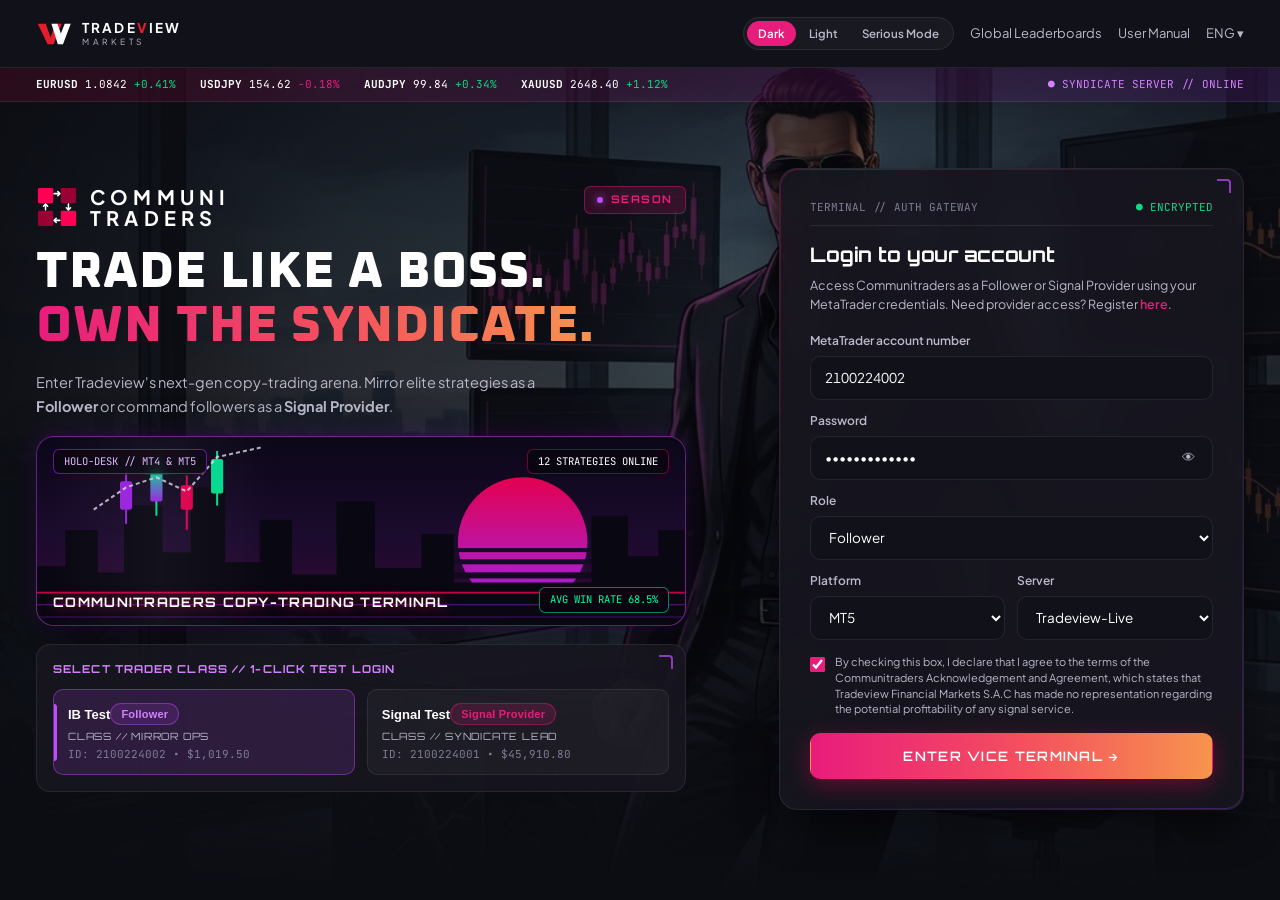
==== commit cb5a1425: "feat: Communitrader ajuste" ====
--- a/index.html
+++ b/index.html
@@ -1,15 +1,19 @@
 <!DOCTYPE html>
 <html lang="en">
+
 <head>
-  <meta charset="UTF-8"/>
-  <meta name="viewport" content="width=device-width, initial-scale=1.0"/>
+  <meta charset="UTF-8" />
+  <meta name="viewport" content="width=device-width, initial-scale=1.0" />
   <title>Communitraders — Tradeview Markets</title>
-  <link rel="preconnect" href="https://fonts.googleapis.com"/>
-  <link rel="preconnect" href="https://fonts.gstatic.com" crossorigin/>
-  <link href="https://fonts.googleapis.com/css2?family=JetBrains+Mono:wght@500;700&family=Orbitron:wght@600;700;800&family=Oxanium:wght@600;700;800&family=Plus+Jakarta+Sans:wght@400;500;600;700&display=swap" rel="stylesheet"/>
-  <link rel="stylesheet" href="css/tokens.css"/>
-  <link rel="stylesheet" href="css/styles.css"/>
+  <link rel="preconnect" href="https://fonts.googleapis.com" />
+  <link rel="preconnect" href="https://fonts.gstatic.com" crossorigin />
+  <link
+    href="https://fonts.googleapis.com/css2?family=IBM+Plex+Mono:wght@500;600&family=Inter:wght@400;500;600;700&family=JetBrains+Mono:wght@500;700&family=Manrope:wght@600;700;800&family=Orbitron:wght@600;700;800&family=Oxanium:wght@600;700;800&family=Plus+Jakarta+Sans:wght@400;500;600;700&display=swap"
+    rel="stylesheet" />
+  <link rel="stylesheet" href="css/tokens.css" />
+  <link rel="stylesheet" href="css/styles.css" />
 </head>
+
 <body>
   <div class="vice-backdrop"></div>
   <div class="vice-grid-overlay"></div>
@@ -18,12 +22,13 @@
        VIEW 1: FUTURISTIC GTA-STYLE TRADING GAME LOGIN (ORIGINAL LOGOS)
        ===================================================================== -->
   <div id="login-shell" class="login-shell">
+    <div class="login-boss-bg" aria-hidden="true"></div>
     <header class="login-topbar">
       <!-- Original Tradeview Markets Logo -->
       <div class="tradeview-brand">
         <svg width="36" height="26" viewBox="0 0 42 30" fill="none" aria-hidden="true">
-          <path d="M2 3H11.5L17 19L22.5 3H30L20.5 27H13.5L2 3Z" fill="#E11D2E"/>
-          <path class="tv-wing-light" d="M18 3H25L29 14.5L33.5 3H40.5L31.5 27H25.5L18 3Z"/>
+          <path d="M2 3H11.5L17 19L22.5 3H30L20.5 27H13.5L2 3Z" fill="#E11D2E" />
+          <path class="tv-wing-light" d="M18 3H25L29 14.5L33.5 3H40.5L31.5 27H25.5L18 3Z" />
         </svg>
         <div class="tv-wordmark">
           <span class="tv-main">TRADE<b>V</b>IEW</span>
@@ -32,12 +37,15 @@
       </div>
 
       <div class="login-topbar-actions">
-        <button type="button" class="theme-toggle-btn" id="theme-toggle-login" aria-label="Toggle Light/Dark Mode">
-          ☀ Light
-        </button>
-        <button type="button" class="topbar-link" id="login-leaderboards-btn">🏆 Global Leaderboards</button>
-        <a href="mockups.html" class="topbar-link">Mockups</a>
-        <button type="button" class="topbar-link" onclick="alert('Communitraders User Manual: Sign in with your MetaTrader account as a Follower or Signal Provider, or select one of the test profiles below.')">
+        <div class="mode-switcher-pill" role="group" aria-label="Interface Mode">
+          <button type="button" class="mode-switch-btn" data-set-theme="dark">Dark</button>
+          <button type="button" class="mode-switch-btn" data-set-theme="light">Light</button>
+          <button type="button" class="mode-switch-btn" data-set-theme="serious">Serious Mode</button>
+        </div>
+        <button type="button" class="topbar-link" id="login-leaderboards-btn">Global Leaderboards</button>
+        <!-- <a href="mockups.html" class="topbar-link">Mockups</a> -->
+        <button type="button" class="topbar-link"
+          onclick="alert('Communitraders User Manual: Sign in with your MetaTrader account as a Follower or Signal Provider, or select one of the test profiles below.')">
           User Manual
         </button>
         <span class="topbar-link">ENG ▾</span>
@@ -52,7 +60,7 @@
         <span class="ticker-pair"><strong>AUDJPY</strong> 99.84 <span class="ticker-up">+0.34%</span></span>
         <span class="ticker-pair"><strong>XAUUSD</strong> 2648.40 <span class="ticker-up">+1.12%</span></span>
       </div>
-      <span style="color:var(--neon-purple-bright);">● SYNDICATE SERVER // ONLINE</span>
+      <span id="login-ticker-status" style="color:var(--neon-purple-bright);">● SYNDICATE SERVER // ONLINE</span>
     </div>
 
     <main class="login-main">
@@ -61,15 +69,20 @@
         <div style="display:flex; align-items:center; justify-content:space-between; flex-wrap:wrap; gap:12px;">
           <!-- Original CommuniTraders 4-Square Logo -->
           <div class="brand-lockup">
-            <svg class="communi-logo-svg" style="width:42px; height:42px;" viewBox="0 0 44 44" fill="none" aria-hidden="true">
-              <rect x="2" y="2" width="16" height="16" rx="1.5" fill="#FF0055"/>
-              <rect x="26" y="2" width="16" height="16" rx="1.5" fill="#990033"/>
-              <rect x="2" y="26" width="16" height="16" rx="1.5" fill="#990033"/>
-              <rect x="26" y="26" width="16" height="16" rx="1.5" fill="#FF0055"/>
-              <path d="M19 8H25M25 8L22.8 5.8M25 8L22.8 10.2" stroke="#FFFFFF" stroke-width="1.6" stroke-linecap="round" stroke-linejoin="round"/>
-              <path d="M25 36H19M19 36L21.2 33.8M19 36L21.2 38.2" stroke="#FFFFFF" stroke-width="1.6" stroke-linecap="round" stroke-linejoin="round"/>
-              <path d="M34 19V25M34 25L31.8 22.8M34 25L36.2 22.8" stroke="#FFFFFF" stroke-width="1.6" stroke-linecap="round" stroke-linejoin="round"/>
-              <path d="M10 25V19M10 19L7.8 21.2M10 19L12.2 21.2" stroke="#FFFFFF" stroke-width="1.6" stroke-linecap="round" stroke-linejoin="round"/>
+            <svg class="communi-logo-svg" style="width:42px; height:42px;" viewBox="0 0 44 44" fill="none"
+              aria-hidden="true">
+              <rect x="2" y="2" width="16" height="16" rx="1.5" fill="#FF0055" />
+              <rect x="26" y="2" width="16" height="16" rx="1.5" fill="#990033" />
+              <rect x="2" y="26" width="16" height="16" rx="1.5" fill="#990033" />
+              <rect x="26" y="26" width="16" height="16" rx="1.5" fill="#FF0055" />
+              <path d="M19 8H25M25 8L22.8 5.8M25 8L22.8 10.2" stroke="#FFFFFF" stroke-width="1.6" stroke-linecap="round"
+                stroke-linejoin="round" />
+              <path d="M25 36H19M19 36L21.2 33.8M19 36L21.2 38.2" stroke="#FFFFFF" stroke-width="1.6"
+                stroke-linecap="round" stroke-linejoin="round" />
+              <path d="M34 19V25M34 25L31.8 22.8M34 25L36.2 22.8" stroke="#FFFFFF" stroke-width="1.6"
+                stroke-linecap="round" stroke-linejoin="round" />
+              <path d="M10 25V19M10 19L7.8 21.2M10 19L12.2 21.2" stroke="#FFFFFF" stroke-width="1.6"
+                stroke-linecap="round" stroke-linejoin="round" />
             </svg>
             <div class="brand-text hero-size">
               <strong>COMMUNI</strong>
@@ -79,16 +92,17 @@
 
           <div class="hud-tag">
             <span class="hud-dot"></span>
-            <span>SEASON</span>
-          </div>
-        </div>
-
-        <h1>
+            <span id="login-hero-tag">SEASON</span>
+          </div>
+        </div>
+
+        <h1 id="login-hero-title">
           TRADE LIKE A BOSS. <span class="highlight-vice">OWN THE SYNDICATE.</span>
         </h1>
 
-        <p class="login-hero-sub">
-          Enter Tradeview's next-gen copy-trading arena. Mirror elite strategies as a <strong>Follower</strong> or command followers as a <strong>Signal Provider</strong>.
+        <p class="login-hero-sub" id="login-hero-sub">
+          Enter Tradeview's next-gen copy-trading arena. Mirror elite strategies as a <strong>Follower</strong> or
+          command followers as a <strong>Signal Provider</strong>.
         </p>
 
         <!-- Futuristic GTA Trading Game Visual Stage -->
@@ -96,46 +110,49 @@
           <svg viewBox="0 0 640 190" preserveAspectRatio="xMidYMax slice" aria-hidden="true">
             <defs>
               <linearGradient id="stageSun" x1="0" y1="0" x2="0" y2="1">
-                <stop offset="0%" stop-color="#ff0055"/>
-                <stop offset="100%" stop-color="#b026ff"/>
+                <stop offset="0%" stop-color="#ff0055" />
+                <stop offset="100%" stop-color="#b026ff" />
               </linearGradient>
               <linearGradient id="stageCandle" x1="0" y1="0" x2="0" y2="1">
-                <stop offset="0%" stop-color="#00ffa3"/>
-                <stop offset="100%" stop-color="#b026ff"/>
+                <stop offset="0%" stop-color="#00ffa3" />
+                <stop offset="100%" stop-color="#b026ff" />
               </linearGradient>
             </defs>
             <!-- Glowing Horizon Sun -->
-            <circle cx="480" cy="108" r="64" fill="url(#stageSun)" opacity="0.88"/>
-            <rect x="400" y="114" width="160" height="4" fill="#170a28"/>
-            <rect x="400" y="125" width="160" height="5" fill="#170a28"/>
-            <rect x="400" y="138" width="160" height="6" fill="#120820"/>
+            <circle class="stage-horizon-sun" cx="480" cy="108" r="64" fill="url(#stageSun)" opacity="0.88" />
+            <rect x="400" y="114" width="160" height="4" fill="#170a28" />
+            <rect x="400" y="125" width="160" height="5" fill="#170a28" />
+            <rect x="400" y="138" width="160" height="6" fill="#120820" />
             <!-- Cyber Skyline -->
-            <path d="M0 190 L0 132 L28 132 L28 96 L60 96 L60 138 L86 138 L86 72 L124 72 L124 118 L152 118 L152 54 L186 54 L186 128 L220 128 L220 86 L252 86 L252 140 L296 140 L296 68 L334 68 L334 134 L380 134 L380 100 L412 100 L412 148 L548 148 L548 82 L584 82 L584 122 L614 122 L614 96 L640 96 L640 190 Z" fill="#090712"/>
+            <path
+              d="M0 190 L0 132 L28 132 L28 96 L60 96 L60 138 L86 138 L86 72 L124 72 L124 118 L152 118 L152 54 L186 54 L186 128 L220 128 L220 86 L252 86 L252 140 L296 140 L296 68 L334 68 L334 134 L380 134 L380 100 L412 100 L412 148 L548 148 L548 82 L584 82 L584 122 L614 122 L614 96 L640 96 L640 190 Z"
+              fill="#090712" />
             <!-- Neon Laser Grid Floor -->
-            <line x1="0" y1="158" x2="640" y2="158" stroke="#ff0055" stroke-width="1.5" opacity="0.75"/>
-            <line x1="0" y1="170" x2="640" y2="170" stroke="#b026ff" stroke-width="1" opacity="0.5"/>
-            <line x1="0" y1="182" x2="640" y2="182" stroke="#b026ff" stroke-width="1" opacity="0.35"/>
+            <line x1="0" y1="158" x2="640" y2="158" stroke="#ff0055" stroke-width="1.5" opacity="0.75" />
+            <line x1="0" y1="170" x2="640" y2="170" stroke="#b026ff" stroke-width="1" opacity="0.5" />
+            <line x1="0" y1="182" x2="640" y2="182" stroke="#b026ff" stroke-width="1" opacity="0.35" />
             <!-- Floating Holographic Candlesticks -->
-            <g opacity="0.85">
-              <line x1="88" y1="36" x2="88" y2="90" stroke="#b026ff" stroke-width="2"/>
-              <rect x="82" y="48" width="12" height="28" rx="2" fill="#b026ff"/>
-              <line x1="118" y1="26" x2="118" y2="82" stroke="#00ffa3" stroke-width="2"/>
-              <rect x="112" y="36" width="12" height="32" rx="2" fill="url(#stageCandle)"/>
-              <line x1="148" y1="42" x2="148" y2="96" stroke="#ff0055" stroke-width="2"/>
-              <rect x="142" y="52" width="12" height="24" rx="2" fill="#ff0055"/>
-              <line x1="178" y1="18" x2="178" y2="72" stroke="#00ffa3" stroke-width="2"/>
-              <rect x="172" y="26" width="12" height="34" rx="2" fill="#00ffa3"/>
-              <path d="M56 76 L88 54 L118 44 L148 58 L178 24 L224 14" stroke="#ffffff" stroke-width="2" fill="none" stroke-dasharray="4 3" opacity="0.8"/>
+            <g class="stage-candles-group" opacity="0.85">
+              <line x1="88" y1="36" x2="88" y2="90" stroke="#b026ff" stroke-width="2" />
+              <rect x="82" y="48" width="12" height="28" rx="2" fill="#b026ff" />
+              <line x1="118" y1="26" x2="118" y2="82" stroke="#00ffa3" stroke-width="2" />
+              <rect x="112" y="36" width="12" height="32" rx="2" fill="url(#stageCandle)" />
+              <line x1="148" y1="42" x2="148" y2="96" stroke="#ff0055" stroke-width="2" />
+              <rect x="142" y="52" width="12" height="24" rx="2" fill="#ff0055" />
+              <line x1="178" y1="18" x2="178" y2="72" stroke="#00ffa3" stroke-width="2" />
+              <rect x="172" y="26" width="12" height="34" rx="2" fill="#00ffa3" />
+              <path d="M56 76 L88 54 L118 44 L148 58 L178 24 L224 14" stroke="#ffffff" stroke-width="2" fill="none"
+                stroke-dasharray="4 3" opacity="0.8" />
             </g>
           </svg>
           <div class="stage-hud-overlay">
             <div class="stage-hud-top">
-              <span class="stage-chip purple">HOLO-DESK // MT4 &amp; MT5</span>
-              <span class="stage-chip">12 STRATEGIES ONLINE</span>
+              <span class="stage-chip purple" id="stage-chip-left">HOLO-DESK // MT4 &amp; MT5</span>
+              <span class="stage-chip" id="stage-chip-right">12 STRATEGIES ONLINE</span>
             </div>
             <div class="stage-hud-bottom">
-              <div class="stage-rank-title">COMMUNITRADERS COPY-TRADING TERMINAL</div>
-              <span class="stage-chip" style="border-color:rgba(0,255,163,0.5); color:#00ffa3;">AVG WIN RATE 68.5%</span>
+              <div class="stage-rank-title" id="stage-rank-title">COMMUNITRADERS COPY-TRADING TERMINAL</div>
+              <span class="stage-chip profit">AVG WIN RATE 68.5%</span>
             </div>
           </div>
         </div>
@@ -143,7 +160,7 @@
         <!-- GTA Class Select (2 Test User Profiles) -->
         <div class="demo-accounts-box hud-panel">
           <div class="demo-accounts-header">
-            <span>Select Trader Class // 1-Click Test Login</span>
+            <span id="demo-accounts-heading">Select Trader Class // 1-Click Test Login</span>
           </div>
           <div class="demo-accounts-grid">
             <button type="button" class="demo-user-pill purple-pill" id="demo-btn-follower">
@@ -151,7 +168,7 @@
                 <span>IB Test</span>
                 <span class="badge badge-purple">Follower</span>
               </div>
-              <div class="demo-user-class">CLASS // MIRROR OPS</div>
+              <div class="demo-user-class" id="demo-follower-class">CLASS // MIRROR OPS</div>
               <div class="demo-user-meta">ID: 2100224002 • $1,019.50</div>
             </button>
 
@@ -160,7 +177,7 @@
                 <span>Signal Test</span>
                 <span class="badge badge-accent">Signal Provider</span>
               </div>
-              <div class="demo-user-class">CLASS // SYNDICATE LEAD</div>
+              <div class="demo-user-class" id="demo-provider-class">CLASS // SYNDICATE LEAD</div>
               <div class="demo-user-meta">ID: 2100224001 • $45,910.80</div>
             </button>
           </div>
@@ -170,13 +187,15 @@
       <!-- Right Futuristic Terminal Login Card -->
       <section class="glass-card hud-panel login-card">
         <div class="login-terminal-bar">
-          <span>TERMINAL // AUTH GATEWAY</span>
+          <span id="login-terminal-label">TERMINAL // AUTH GATEWAY</span>
           <span style="color:var(--profit);">● ENCRYPTED</span>
         </div>
 
         <h2 class="login-card-title">Login to your account</h2>
         <p class="login-card-desc">
-          Access Communitraders as a Follower or Signal Provider using your MetaTrader credentials. Need provider access? Register <a href="#register" onclick="event.preventDefault(); document.getElementById('login-role').value='provider';">here</a>.
+          Access Communitraders as a Follower or Signal Provider using your MetaTrader credentials. Need provider
+          access? Register <a href="#register"
+            onclick="event.preventDefault(); document.getElementById('login-role').value='provider';">here</a>.
         </p>
 
         <form id="login-form" class="login-form" novalidate>
@@ -184,14 +203,17 @@
 
           <div class="form-group">
             <label class="form-label" for="login-account">MetaTrader account number</label>
-            <input type="text" id="login-account" class="form-control font-mono" value="2100224002" placeholder="e.g. 2100224002"/>
+            <input type="text" id="login-account" class="form-control font-mono" value="2100224002"
+              placeholder="e.g. 2100224002" />
           </div>
 
           <div class="form-group">
             <label class="form-label" for="login-password">Password</label>
             <div class="input-with-icon">
-              <input type="password" id="login-password" class="form-control" value="vice-follower" placeholder="Enter MetaTrader password"/>
-              <button type="button" class="input-icon-btn" id="toggle-password-btn" title="Show/Hide password">👁</button>
+              <input type="password" id="login-password" class="form-control" value="vice-follower"
+                placeholder="Enter MetaTrader password" />
+              <button type="button" class="input-icon-btn" id="toggle-password-btn"
+                title="Show/Hide password">👁</button>
             </div>
           </div>
 
@@ -226,11 +248,14 @@
           </div>
 
           <label class="terms-check">
-            <input type="checkbox" id="login-terms" checked/>
-            <span>By checking this box, I declare that I agree to the terms of the Communitraders Acknowledgement and Agreement, which states that Tradeview Financial Markets S.A.C has made no representation regarding the potential profitability of any signal service.</span>
+            <input type="checkbox" id="login-terms" checked />
+            <span>By checking this box, I declare that I agree to the terms of the Communitraders Acknowledgement and
+              Agreement, which states that Tradeview Financial Markets S.A.C has made no representation regarding the
+              potential profitability of any signal service.</span>
           </label>
 
-          <button type="submit" class="btn btn-primary login-submit-btn">Enter Vice Terminal →</button>
+          <button type="submit" class="btn btn-primary login-submit-btn" id="login-submit-btn">Enter Vice Terminal
+            →</button>
         </form>
       </section>
     </main>
@@ -242,17 +267,22 @@
   <div id="app-shell" class="app-shell hidden">
     <header class="app-topbar">
       <div class="topbar-left">
-        <button type="button" class="btn btn-ghost btn-icon mobile-menu-btn" id="mobile-menu-btn" aria-label="Toggle Menu">☰</button>
+        <button type="button" class="btn btn-ghost btn-icon mobile-menu-btn" id="mobile-menu-btn"
+          aria-label="Toggle Menu">☰</button>
         <a href="index.html" class="brand-lockup">
           <svg class="communi-logo-svg" viewBox="0 0 44 44" fill="none" aria-hidden="true">
-            <rect x="2" y="2" width="16" height="16" rx="1.5" fill="#FF0055"/>
-            <rect x="26" y="2" width="16" height="16" rx="1.5" fill="#990033"/>
-            <rect x="2" y="26" width="16" height="16" rx="1.5" fill="#990033"/>
-            <rect x="26" y="26" width="16" height="16" rx="1.5" fill="#FF0055"/>
-            <path d="M19 8H25M25 8L22.8 5.8M25 8L22.8 10.2" stroke="#FFFFFF" stroke-width="1.6" stroke-linecap="round" stroke-linejoin="round"/>
-            <path d="M25 36H19M19 36L21.2 33.8M19 36L21.2 38.2" stroke="#FFFFFF" stroke-width="1.6" stroke-linecap="round" stroke-linejoin="round"/>
-            <path d="M34 19V25M34 25L31.8 22.8M34 25L36.2 22.8" stroke="#FFFFFF" stroke-width="1.6" stroke-linecap="round" stroke-linejoin="round"/>
-            <path d="M10 25V19M10 19L7.8 21.2M10 19L12.2 21.2" stroke="#FFFFFF" stroke-width="1.6" stroke-linecap="round" stroke-linejoin="round"/>
+            <rect x="2" y="2" width="16" height="16" rx="1.5" fill="#FF0055" />
+            <rect x="26" y="2" width="16" height="16" rx="1.5" fill="#990033" />
+            <rect x="2" y="26" width="16" height="16" rx="1.5" fill="#990033" />
+            <rect x="26" y="26" width="16" height="16" rx="1.5" fill="#FF0055" />
+            <path d="M19 8H25M25 8L22.8 5.8M25 8L22.8 10.2" stroke="#FFFFFF" stroke-width="1.6" stroke-linecap="round"
+              stroke-linejoin="round" />
+            <path d="M25 36H19M19 36L21.2 33.8M19 36L21.2 38.2" stroke="#FFFFFF" stroke-width="1.6"
+              stroke-linecap="round" stroke-linejoin="round" />
+            <path d="M34 19V25M34 25L31.8 22.8M34 25L36.2 22.8" stroke="#FFFFFF" stroke-width="1.6"
+              stroke-linecap="round" stroke-linejoin="round" />
+            <path d="M10 25V19M10 19L7.8 21.2M10 19L12.2 21.2" stroke="#FFFFFF" stroke-width="1.6"
+              stroke-linecap="round" stroke-linejoin="round" />
           </svg>
           <div class="brand-text">
             <strong>COMMUNI</strong>
@@ -269,9 +299,11 @@
           <button type="button" class="role-switch-btn" id="switch-to-provider">Signal Provider</button>
         </div>
 
-        <button type="button" class="theme-toggle-btn" id="theme-toggle-app" aria-label="Toggle Light/Dark Mode">
-          ☀ Light
-        </button>
+        <div class="mode-switcher-pill" role="group" aria-label="Interface Mode">
+          <button type="button" class="mode-switch-btn" data-set-theme="dark">Dark</button>
+          <button type="button" class="mode-switch-btn" data-set-theme="light">Light</button>
+          <button type="button" class="mode-switch-btn" data-set-theme="serious">Serious Mode</button>
+        </div>
 
         <span class="topbar-link" style="font-size:12px;">ENG ▾</span>
 
@@ -292,8 +324,15 @@
             <button type="button" class="dropdown-item" id="dropdown-switch-provider">
               Switch to Provider (Signal Test)
             </button>
-            <button type="button" class="dropdown-item" id="dropdown-theme-toggle">
-              Switch to Light Mode
+            <div class="dropdown-divider"></div>
+            <button type="button" class="dropdown-item" data-set-theme="dark">
+              Dark Mode
+            </button>
+            <button type="button" class="dropdown-item" data-set-theme="light">
+              Light Mode
+            </button>
+            <button type="button" class="dropdown-item" data-set-theme="serious">
+              Serious Mode
             </button>
             <a href="mockups.html" class="dropdown-item">
               View Mockups Board
@@ -319,25 +358,28 @@
       <svg viewBox="0 0 100 100" width="56" height="56" aria-hidden="true">
         <defs>
           <linearGradient id="agentSunsetLens" x1="0" y1="0" x2="1" y2="1">
-            <stop offset="0%" stop-color="#ffd166"/>
-            <stop offset="50%" stop-color="#ff0055"/>
-            <stop offset="100%" stop-color="#b026ff"/>
+            <stop offset="0%" stop-color="#ffd166" />
+            <stop offset="50%" stop-color="#ff0055" />
+            <stop offset="100%" stop-color="#b026ff" />
           </linearGradient>
         </defs>
-        <rect width="100" height="100" fill="#141120"/>
-        <path d="M16 100 C18 74 82 74 84 100 Z" fill="#0b0912"/>
-        <path d="M38 74 L50 88 L62 74" stroke="#282338" stroke-width="3" fill="none"/>
-        <rect x="42" y="60" width="16" height="16" rx="6" fill="#d99a6c"/>
-        <path d="M31 44 C31 24 69 24 69 44 C69 62 59 69 50 69 C41 69 31 62 31 44 Z" fill="#e5aa7d"/>
-        <path d="M29 41 C28 22 44 15 58 18 C68 20 72 30 70 40 C64 30 38 28 29 41 Z" fill="#2c2936"/>
-        <path d="M34 25 Q50 18 64 25" stroke="#6c687c" stroke-width="2" fill="none" opacity="0.7"/>
-        <path d="M33 38 L48 38 L46 49 C45 52 35 52 33 47 Z" fill="url(#agentSunsetLens)" stroke="#ffd166" stroke-width="1.6"/>
-        <path d="M52 38 L67 38 L67 47 C65 52 55 52 54 49 Z" fill="url(#agentSunsetLens)" stroke="#ffd166" stroke-width="1.6"/>
-        <line x1="48" y1="39" x2="52" y2="39" stroke="#ffd166" stroke-width="1.8"/>
-        <path d="M43 56 Q50 61 57 56" stroke="#8f4e32" stroke-width="2.2" fill="none" stroke-linecap="round"/>
+        <rect width="100" height="100" fill="#141120" />
+        <path d="M16 100 C18 74 82 74 84 100 Z" fill="#0b0912" />
+        <path d="M38 74 L50 88 L62 74" stroke="#282338" stroke-width="3" fill="none" />
+        <rect x="42" y="60" width="16" height="16" rx="6" fill="#d99a6c" />
+        <path d="M31 44 C31 24 69 24 69 44 C69 62 59 69 50 69 C41 69 31 62 31 44 Z" fill="#e5aa7d" />
+        <path d="M29 41 C28 22 44 15 58 18 C68 20 72 30 70 40 C64 30 38 28 29 41 Z" fill="#2c2936" />
+        <path d="M34 25 Q50 18 64 25" stroke="#6c687c" stroke-width="2" fill="none" opacity="0.7" />
+        <path d="M33 38 L48 38 L46 49 C45 52 35 52 33 47 Z" fill="url(#agentSunsetLens)" stroke="#ffd166"
+          stroke-width="1.6" />
+        <path d="M52 38 L67 38 L67 47 C65 52 55 52 54 49 Z" fill="url(#agentSunsetLens)" stroke="#ffd166"
+          stroke-width="1.6" />
+        <line x1="48" y1="39" x2="52" y2="39" stroke="#ffd166" stroke-width="1.8" />
+        <path d="M43 56 Q50 61 57 56" stroke="#8f4e32" stroke-width="2.2" fill="none" stroke-linecap="round" />
       </svg>
     </div>
-    <button type="button" class="agent-greeting-close" id="agent-greeting-close" aria-label="Dismiss greeting">✕</button>
+    <button type="button" class="agent-greeting-close" id="agent-greeting-close"
+      aria-label="Dismiss greeting">✕</button>
     <p class="agent-greeting-text">¿Tienes alguna pregunta? Estoy aquí para ayudarte.</p>
     <div class="agent-greeting-cta">Chat with Manager Tim ↗</div>
   </div>
@@ -345,32 +387,38 @@
   <!-- Floating Manager Tim Interactive Assistant -->
   <button type="button" class="social-hub-fab hidden" id="social-hub-fab">
     <span class="agent-status-dot"></span>
-    <span>Manager Tim</span>
+    <span id="social-hub-fab-label">Manager Tim</span>
     <span class="social-hub-count" id="social-hub-count">1</span>
   </button>
 
   <div class="glass-card hud-panel social-hub-drawer hidden" id="social-hub-drawer">
     <div class="drawer-header">
       <div class="agent-header-title">
-        <img alt="" style="width:26px; height:26px; border-radius:50%; border:1.5px solid var(--accent);" src="data:image/svg+xml;utf8,%3Csvg xmlns='http://www.w3.org/2000/svg' viewBox='0 0 100 100'%3E%3Crect width='100' height='100' fill='%23141120'/%3E%3Cpath d='M16 100 C18 74 82 74 84 100 Z' fill='%230b0912'/%3E%3Cpath d='M31 44 C31 24 69 24 69 44 C69 62 59 69 50 69 C41 69 31 62 31 44 Z' fill='%23e5aa7d'/%3E%3Cpath d='M29 41 C28 22 44 15 58 18 C68 20 72 30 70 40 C64 30 38 28 29 41 Z' fill='%232c2936'/%3E%3Cpath d='M33 38 L48 38 L46 49 C45 52 35 52 33 47 Z' fill='%23ff0055' stroke='%23ffd166' stroke-width='2'/%3E%3Cpath d='M52 38 L67 38 L67 47 C65 52 55 52 54 49 Z' fill='%23b026ff' stroke='%23ffd166' stroke-width='2'/%3E%3C/svg%3E"/>
-        <strong class="font-heading" style="font-size:12px;">MANAGER TIM // ASSISTANT</strong>
-      </div>
-      <button type="button" class="btn btn-ghost btn-icon" id="social-hub-close" style="width:28px; height:28px;">✕</button>
+        <img alt="" style="width:26px; height:26px; border-radius:50%; border:1.5px solid var(--accent);"
+          src="data:image/svg+xml;utf8,%3Csvg xmlns='http://www.w3.org/2000/svg' viewBox='0 0 100 100'%3E%3Crect width='100' height='100' fill='%23141120'/%3E%3Cpath d='M16 100 C18 74 82 74 84 100 Z' fill='%230b0912'/%3E%3Cpath d='M31 44 C31 24 69 24 69 44 C69 62 59 69 50 69 C41 69 31 62 31 44 Z' fill='%23e5aa7d'/%3E%3Cpath d='M29 41 C28 22 44 15 58 18 C68 20 72 30 70 40 C64 30 38 28 29 41 Z' fill='%232c2936'/%3E%3Cpath d='M33 38 L48 38 L46 49 C45 52 35 52 33 47 Z' fill='%23ff0055' stroke='%23ffd166' stroke-width='2'/%3E%3Cpath d='M52 38 L67 38 L67 47 C65 52 55 52 54 49 Z' fill='%23b026ff' stroke='%23ffd166' stroke-width='2'/%3E%3C/svg%3E" />
+        <strong class="font-heading" id="manager-tim-drawer-title" style="font-size:12px;">MANAGER TIM //
+          ASSISTANT</strong>
+      </div>
+      <button type="button" class="btn btn-ghost btn-icon" id="social-hub-close"
+        style="width:28px; height:28px;">✕</button>
     </div>
     <div class="agent-quick-chips" id="agent-quick-chips"></div>
     <div class="drawer-body" id="social-hub-body"></div>
     <form class="agent-chat-composer" id="agent-chat-form">
-      <input type="text" class="form-control" id="agent-chat-input" placeholder="Ask Manager Tim about badges, rankings, challenges..."/>
+      <input type="text" class="form-control" id="agent-chat-input"
+        placeholder="Ask Manager Tim about badges, rankings, challenges..." />
       <button type="submit" class="btn btn-primary btn-sm" style="height:38px;">Send</button>
     </form>
   </div>
 
   <div class="modal-backdrop hidden" id="modal-backdrop"></div>
   <div class="level-up-overlay hidden" id="level-up-overlay"></div>
+  <div class="profile-transition-bar" id="profile-transition-bar" aria-hidden="true"></div>
   <div class="toast-stack" id="toast-stack"></div>
 
   <script src="js/data.js"></script>
   <script src="js/charts.js"></script>
   <script src="js/app.js"></script>
 </body>
-</html>
+
+</html>
--- a/css/tokens.css
+++ b/css/tokens.css
@@ -150,3 +150,88 @@
   --shadow-card: 0 10px 30px rgba(24, 18, 48, 0.06);
   --shadow-modal: 0 24px 64px rgba(20, 16, 40, 0.18);
 }
+
+/* ==========================================================================
+   SERIOUS MODE OVERRIDES (Original Corporate Structure: Black, #D60093 & #FF8D35)
+   ========================================================================== */
+html[data-theme="serious"] {
+  --bg-void: #070709;
+  --bg-deep: #0b0b0e;
+  --bg-surface: #111115;
+  --bg-elevated: #17171c;
+  --bg-glass: #111115;
+  --bg-glass-strong: #0d0d11;
+  --bg-card-hover: #1a1a20;
+  --bg-input: #0c0c10;
+  --bg-topbar: #0b0b0e;
+  --bg-sidebar: #0b0b0e;
+  --bg-tile: rgba(255, 255, 255, 0.03);
+  --bg-table: #0e0e12;
+
+  /* Corporate Accent Palette: Black, #D60093 & #FF8D35 (Restrained Saturation) */
+  --accent: #d60093;
+  --accent-hover: #b8007e;
+  --accent-deep: rgba(214, 0, 147, 0.10);
+  --accent-coral: #ff8d35;
+  --accent-soft: rgba(214, 0, 147, 0.10);
+  --accent-border: rgba(214, 0, 147, 0.34);
+  --accent-glow: 0 4px 12px rgba(0, 0, 0, 0.35);
+
+  /* Secondary Warm Amber Accent (#FF8D35) */
+  --neon-purple: #ff8d35;
+  --neon-purple-bright: #ffa760;
+  --neon-purple-soft: rgba(255, 141, 53, 0.10);
+  --neon-purple-border: rgba(255, 141, 53, 0.30);
+  --neon-purple-glow: 0 4px 12px rgba(0, 0, 0, 0.35);
+
+  /* Refined Semantic Trading Colors */
+  --profit: #2cb67d;
+  --profit-soft: rgba(44, 182, 125, 0.11);
+  --loss: #d60093;
+  --loss-soft: rgba(214, 0, 147, 0.10);
+
+  /* Subtle Original-Style Ambient Backdrops */
+  --grad-accent: #d60093;
+  --grad-hud-line: linear-gradient(90deg, #d60093 0%, #ff8d35 100%);
+  --grad-sidebar-active: rgba(255, 255, 255, 0.08);
+  --grad-hero-card: #111115;
+  --grad-league-banner: linear-gradient(90deg, #160a12 0%, #240c1b 55%, #24150b 100%);
+  --grad-backdrop:
+    radial-gradient(ellipse 46% 68% at 88% 42%, rgba(214, 0, 147, 0.11) 0%, rgba(255, 141, 53, 0.07) 42%, transparent 74%),
+    linear-gradient(180deg, #070709 0%, #09090c 100%);
+
+  /* Clean Architectural Borders */
+  --border-subtle: rgba(255, 255, 255, 0.07);
+  --border-medium: rgba(255, 255, 255, 0.13);
+  --border-accent: rgba(214, 0, 147, 0.36);
+  --border-focus: #d60093;
+
+  /* Modern Corporate Typography */
+  --font-display: 'Manrope', 'Inter', sans-serif;
+  --font-heading: 'Manrope', 'Inter', sans-serif;
+  --font-login-title: 'Manrope', 'Inter', sans-serif;
+  --font-sans: 'Inter', -apple-system, BlinkMacSystemFont, sans-serif;
+  --font-mono: 'IBM Plex Mono', 'JetBrains Mono', ui-monospace, monospace;
+
+  /* Restrained Tier Tokens */
+  --tier-bronze: #b87b4b;
+  --tier-silver: #a1aab8;
+  --tier-gold: #ff8d35;
+  --tier-platinum: #d4d4d8;
+  --tier-legendary: #d60093;
+
+  /* Clean Text Hierarchy */
+  --text-primary: #f4f4f6;
+  --text-secondary: #a1a1aa;
+  --text-muted: #71717a;
+  --brand-ink: #f4f4f6;
+  --nav-active-text: #ffffff;
+  --switch-active-color: #2cb67d;
+
+  /* Clean Soft Shadows (Original Style) */
+  --radius-md: 12px;
+  --radius-lg: 16px;
+  --radius-xl: 20px;
+  --shadow-card: 0 10px 28px rgba(0, 0, 0, 0.42);
+  --shadow-modal: 0 24px 60px rgba(0, 0, 0, 0.78);
+}
--- a/css/styles.css
+++ b/css/styles.css
@@ -27,13 +27,16 @@
   width: 6px;
   height: 6px;
 }
+
 ::-webkit-scrollbar-track {
   background: var(--bg-void);
 }
+
 ::-webkit-scrollbar-thumb {
   background: rgba(255, 0, 85, 0.42);
   border-radius: var(--radius-pill);
 }
+
 ::-webkit-scrollbar-thumb:hover {
   background: var(--neon-purple);
 }
@@ -69,6 +72,7 @@
   font-family: var(--font-heading);
   letter-spacing: 0.04em;
 }
+
 .font-mono {
   font-family: var(--font-mono);
   font-variant-numeric: tabular-nums;
@@ -94,6 +98,7 @@
   text-decoration: none;
   white-space: nowrap;
 }
+
 .btn:active {
   transform: translateY(1px);
 }
@@ -104,6 +109,7 @@
   color: #ffffff;
   box-shadow: 0 6px 22px rgba(255, 0, 85, 0.34);
 }
+
 .btn-vice:hover,
 .btn-primary:hover {
   background: var(--accent-hover);
@@ -117,6 +123,7 @@
   color: var(--neon-purple-bright);
   box-shadow: 0 0 16px rgba(176, 38, 255, 0.16);
 }
+
 .btn-purple:hover {
   background: var(--neon-purple);
   color: #ffffff;
@@ -129,6 +136,7 @@
   border-color: rgba(255, 0, 85, 0.5);
   color: #ff4d88;
 }
+
 .btn-danger:hover {
   background: var(--accent);
   color: #ffffff;
@@ -140,6 +148,7 @@
   border-color: var(--border-subtle);
   color: var(--text-primary);
 }
+
 .btn-ghost:hover {
   background: var(--neon-purple-soft);
   border-color: var(--neon-purple-border);
@@ -151,6 +160,7 @@
   border-color: var(--accent-border);
   color: var(--text-primary);
 }
+
 .btn-outline-pink:hover {
   background: var(--grad-accent);
   color: #ffffff;
@@ -170,7 +180,7 @@
   border-radius: 9px;
 }
 
-/* Theme Toggle Pill */
+/* Theme Toggle Pill & 3-Mode Switcher */
 .theme-toggle-btn {
   display: inline-flex;
   align-items: center;
@@ -187,22 +197,63 @@
   cursor: pointer;
   transition: border-color 0.2s, background 0.2s;
 }
+
 .theme-toggle-btn:hover {
   border-color: var(--neon-purple-border);
   background: var(--neon-purple-soft);
 }
 
+.mode-switcher-pill {
+  display: inline-flex;
+  align-items: center;
+  background: var(--bg-tile);
+  border: 1px solid var(--border-subtle);
+  border-radius: var(--radius-pill);
+  padding: 3px;
+  gap: 2px;
+}
+
+.mode-switch-btn {
+  border: none;
+  background: transparent;
+  color: var(--text-secondary);
+  font-family: var(--font-sans);
+  font-size: 11.5px;
+  font-weight: 600;
+  padding: 5px 11px;
+  border-radius: var(--radius-pill);
+  cursor: pointer;
+  transition: background 0.2s, color 0.2s, border-color 0.2s;
+  white-space: nowrap;
+}
+
+.mode-switch-btn:hover {
+  color: var(--text-primary);
+}
+
+.mode-switch-btn.active {
+  background: var(--accent);
+  color: #ffffff;
+}
+
+.mode-switch-btn[data-set-theme="serious"].active {
+  background: linear-gradient(90deg, #d60093 0%, #ff8d35 100%);
+  color: #ffffff;
+}
+
 /* Inputs & Selects */
 .form-group {
   display: flex;
   flex-direction: column;
   gap: 6px;
 }
+
 .form-label {
   font-size: 12px;
   font-weight: 600;
   color: var(--text-secondary);
 }
+
 .form-control,
 .form-select {
   width: 100%;
@@ -217,11 +268,13 @@
   outline: none;
   transition: border-color 0.2s, box-shadow 0.2s;
 }
+
 .form-control:focus,
 .form-select:focus {
   border-color: var(--neon-purple);
   box-shadow: 0 0 0 3px rgba(176, 38, 255, 0.18), 0 0 16px rgba(176, 38, 255, 0.14);
 }
+
 .form-select option {
   background: var(--bg-surface);
   color: var(--text-primary);
@@ -232,13 +285,16 @@
   display: flex;
   align-items: center;
 }
+
 .input-with-icon .form-control {
   padding-right: 42px;
 }
+
 .input-with-icon.left-icon .form-control {
   padding-left: 38px;
   padding-right: 14px;
 }
+
 .input-icon-left {
   position: absolute;
   left: 13px;
@@ -247,6 +303,7 @@
   display: flex;
   font-size: 13px;
 }
+
 .input-icon-btn {
   position: absolute;
   right: 8px;
@@ -261,6 +318,7 @@
   align-items: center;
   justify-content: center;
 }
+
 .input-icon-btn:hover {
   color: var(--neon-purple-bright);
 }
@@ -272,12 +330,14 @@
   align-items: center;
   cursor: pointer;
 }
+
 .vice-switch input {
   opacity: 0;
   width: 0;
   height: 0;
   position: absolute;
 }
+
 .vice-switch-track {
   width: 42px;
   height: 22px;
@@ -287,6 +347,7 @@
   position: relative;
   transition: background 0.22s, border-color 0.22s, box-shadow 0.22s;
 }
+
 .vice-switch-track::after {
   content: '';
   position: absolute;
@@ -298,12 +359,14 @@
   background: #8e8e98;
   transition: transform 0.22s var(--ease-snappy), background 0.22s;
 }
-.vice-switch input:checked + .vice-switch-track {
+
+.vice-switch input:checked+.vice-switch-track {
   background: var(--switch-active-color);
   border-color: var(--switch-active-color);
   box-shadow: 0 0 12px rgba(232, 28, 123, 0.24);
 }
-.vice-switch input:checked + .vice-switch-track::after {
+
+.vice-switch input:checked+.vice-switch-track::after {
   transform: translateX(20px);
   background: #ffffff;
 }
@@ -318,6 +381,7 @@
   box-shadow: var(--shadow-card);
   position: relative;
 }
+
 .glass-card::before {
   content: '';
   position: absolute;
@@ -334,6 +398,7 @@
 .hud-panel {
   position: relative;
 }
+
 .hud-panel::after {
   content: '';
   position: absolute;
@@ -364,6 +429,7 @@
   text-transform: uppercase;
   color: var(--accent);
 }
+
 .hud-dot {
   width: 6px;
   height: 6px;
@@ -372,9 +438,19 @@
   box-shadow: 0 0 8px var(--neon-purple);
   animation: hudPulse 2.2s infinite;
 }
+
 @keyframes hudPulse {
-  0%, 100% { opacity: 1; transform: scale(1); }
-  50% { opacity: 0.45; transform: scale(0.8); }
+
+  0%,
+  100% {
+    opacity: 1;
+    transform: scale(1);
+  }
+
+  50% {
+    opacity: 0.45;
+    transform: scale(0.8);
+  }
 }
 
 /* Badges */
@@ -388,26 +464,31 @@
   font-weight: 600;
   letter-spacing: 0.02em;
 }
+
 .badge-profit {
   background: var(--profit-soft);
   color: var(--profit);
   border: 1px solid rgba(0, 255, 163, 0.3);
 }
+
 .badge-loss {
   background: var(--loss-soft);
   color: var(--accent);
   border: 1px solid var(--accent-border);
 }
+
 .badge-purple {
   background: var(--neon-purple-soft);
   color: var(--neon-purple-bright);
   border: 1px solid var(--neon-purple-border);
 }
+
 .badge-neutral {
   background: var(--bg-tile);
   color: var(--text-primary);
   border: 1px solid var(--border-medium);
 }
+
 .badge-pink,
 .badge-accent {
   background: var(--accent-soft);
@@ -425,16 +506,19 @@
   text-decoration: none;
   color: inherit;
 }
+
 .communi-logo-svg {
   width: 34px;
   height: 34px;
   flex-shrink: 0;
 }
+
 .brand-text {
   display: flex;
   flex-direction: column;
   line-height: 1.05;
 }
+
 .brand-text strong {
   font-family: var(--font-sans);
   font-weight: 700;
@@ -442,10 +526,12 @@
   letter-spacing: 0.24em;
   color: var(--brand-ink);
 }
+
 .brand-text.hero-size strong {
   font-size: 20px;
   letter-spacing: 0.26em;
 }
+
 .brand-text.hero-size .communi-sub {
   font-size: 20px;
   letter-spacing: 0.26em;
@@ -460,11 +546,13 @@
   text-decoration: none;
   color: inherit;
 }
+
 .tv-wordmark {
   display: flex;
   flex-direction: column;
   line-height: 1;
 }
+
 .tv-wordmark .tv-main {
   font-family: var(--font-sans);
   font-weight: 700;
@@ -472,16 +560,19 @@
   font-size: 13.5px;
   color: var(--brand-ink);
 }
+
 .tv-wordmark .tv-main b {
   color: #e11d2e;
   font-weight: 800;
 }
+
 .tv-wordmark .tv-sub {
   font-size: 8.5px;
   letter-spacing: 0.42em;
   color: var(--text-secondary);
   margin-top: 3px;
 }
+
 .tv-wing-light {
   fill: var(--brand-ink);
 }
@@ -494,6 +585,79 @@
   display: flex;
   flex-direction: column;
   position: relative;
+  isolation: isolate;
+}
+
+/* GTA VI Big Boss Trader Logon Background */
+.login-boss-bg {
+  position: fixed;
+  inset: 0;
+  z-index: 0;
+  pointer-events: none;
+  overflow: hidden;
+}
+
+.login-boss-bg::before {
+  content: '';
+  position: absolute;
+  inset: -2%;
+  background-image: url('../assets/login-boss-bg.jpg');
+  background-size: cover;
+  background-position: 62% center;
+  background-repeat: no-repeat;
+  opacity: 0.72;
+  filter: saturate(0.92) contrast(1.04);
+  animation: gtaBgFloat 20s ease-in-out infinite alternate;
+  will-change: transform;
+}
+
+.login-boss-bg::after {
+  content: '';
+  position: absolute;
+  inset: 0;
+  background:
+    linear-gradient(90deg, rgba(13, 14, 20, 0.86) 0%, rgba(13, 14, 20, 0.62) 44%, rgba(13, 14, 20, 0.34) 68%, rgba(13, 14, 20, 0.72) 100%),
+    linear-gradient(180deg, rgba(13, 14, 20, 0.55) 0%, transparent 25%, transparent 72%, rgba(13, 14, 20, 0.85) 100%);
+}
+
+html[data-theme="light"] .login-boss-bg::before {
+  opacity: 0.36;
+  filter: saturate(0.75) contrast(1.02) brightness(1.06);
+}
+
+html[data-theme="light"] .login-boss-bg::after {
+  background:
+    linear-gradient(90deg, rgba(244, 242, 250, 0.88) 0%, rgba(244, 242, 250, 0.72) 44%, rgba(244, 242, 250, 0.44) 68%, rgba(244, 242, 250, 0.80) 100%),
+    linear-gradient(180deg, rgba(244, 242, 250, 0.62) 0%, transparent 25%, transparent 72%, rgba(244, 242, 250, 0.86) 100%);
+}
+
+html[data-theme="serious"] .login-boss-bg::before {
+  opacity: 0.66;
+  filter: saturate(0.36) contrast(1.06) brightness(0.78);
+}
+
+html[data-theme="serious"] .login-boss-bg::after {
+  background:
+    radial-gradient(ellipse 55% 60% at 64% 48%, rgba(214, 0, 147, 0.08) 0%, transparent 70%),
+    linear-gradient(90deg, rgba(5, 5, 7, 0.88) 0%, rgba(5, 5, 7, 0.68) 44%, rgba(5, 5, 7, 0.42) 68%, rgba(5, 5, 7, 0.76) 100%),
+    linear-gradient(180deg, rgba(5, 5, 7, 0.62) 0%, transparent 25%, transparent 72%, rgba(5, 5, 7, 0.90) 100%);
+}
+
+@keyframes gtaBgFloat {
+  0% {
+    transform: scale(1.01) translate3d(0, 0, 0);
+  }
+
+  100% {
+    transform: scale(1.055) translate3d(-0.6%, -0.6%, 0);
+  }
+}
+
+.login-topbar,
+.game-ticker-bar,
+.login-main {
+  position: relative;
+  z-index: 2;
 }
 
 .login-topbar {
@@ -515,6 +679,7 @@
   color: var(--text-secondary);
   font-size: 13px;
 }
+
 .topbar-link {
   display: inline-flex;
   align-items: center;
@@ -527,6 +692,7 @@
   font: inherit;
   transition: color 0.2s;
 }
+
 .topbar-link:hover {
   color: var(--neon-purple-bright);
 }
@@ -546,21 +712,30 @@
   overflow-x: auto;
   white-space: nowrap;
 }
+
 .ticker-items {
   display: flex;
   align-items: center;
   gap: 24px;
 }
+
 .ticker-pair {
   display: inline-flex;
   align-items: center;
   gap: 7px;
 }
+
 .ticker-pair strong {
   color: var(--text-primary);
 }
-.ticker-up { color: var(--profit); }
-.ticker-down { color: var(--accent); }
+
+.ticker-up {
+  color: var(--profit);
+}
+
+.ticker-down {
+  color: var(--accent);
+}
 
 .login-main {
   flex: 1;
@@ -589,6 +764,7 @@
   color: var(--text-primary);
   text-transform: uppercase;
 }
+
 .login-hero h1 .highlight-vice {
   background: var(--grad-accent);
   -webkit-background-clip: text;
@@ -612,11 +788,13 @@
   background: linear-gradient(180deg, #0b0718 0%, #1c0b2e 55%, #380832 100%);
   box-shadow: 0 20px 50px rgba(0, 0, 0, 0.55), 0 0 26px rgba(176, 38, 255, 0.18);
 }
+
 .gta-game-stage svg {
   width: 100%;
   height: 100%;
   display: block;
 }
+
 .stage-hud-overlay {
   position: absolute;
   inset: 12px 16px;
@@ -625,11 +803,13 @@
   justify-content: space-between;
   pointer-events: none;
 }
+
 .stage-hud-top {
   display: flex;
   justify-content: space-between;
   align-items: center;
 }
+
 .stage-chip {
   padding: 4px 10px;
   border-radius: 6px;
@@ -640,15 +820,23 @@
   font-size: 10.5px;
   backdrop-filter: blur(6px);
 }
+
 .stage-chip.purple {
   border-color: rgba(176, 38, 255, 0.55);
   color: #e2b8ff;
 }
+
+.stage-chip.profit {
+  border-color: rgba(0, 255, 163, 0.5);
+  color: #00ffa3;
+}
+
 .stage-hud-bottom {
   display: flex;
   justify-content: space-between;
   align-items: flex-end;
 }
+
 .stage-rank-title {
   font-family: var(--font-heading);
   font-size: 13px;
@@ -665,12 +853,14 @@
   background: var(--bg-glass);
   border: 1px solid var(--border-subtle);
 }
+
 .demo-accounts-header {
   display: flex;
   align-items: center;
   justify-content: space-between;
   margin-bottom: 12px;
 }
+
 .demo-accounts-header span {
   font-family: var(--font-heading);
   font-size: 11px;
@@ -679,11 +869,13 @@
   text-transform: uppercase;
   color: var(--neon-purple-bright);
 }
+
 .demo-accounts-grid {
   display: grid;
   grid-template-columns: 1fr 1fr;
   gap: 12px;
 }
+
 .demo-user-pill {
   text-align: left;
   padding: 13px 14px;
@@ -699,17 +891,20 @@
   position: relative;
   overflow: hidden;
 }
+
 .demo-user-pill:hover {
   border-color: var(--accent);
   background: var(--accent-soft);
   box-shadow: 0 0 18px rgba(255, 0, 85, 0.18);
   transform: translateY(-2px);
 }
+
 .demo-user-pill.purple-pill:hover {
   border-color: var(--neon-purple);
   background: var(--neon-purple-soft);
   box-shadow: 0 0 18px rgba(176, 38, 255, 0.22);
 }
+
 .demo-user-top {
   display: flex;
   align-items: center;
@@ -717,12 +912,14 @@
   font-weight: 700;
   font-size: 13px;
 }
+
 .demo-user-class {
   font-family: var(--font-heading);
   font-size: 10px;
   letter-spacing: 0.08em;
   color: var(--text-secondary);
 }
+
 .demo-user-meta {
   font-family: var(--font-mono);
   font-size: 11px;
@@ -736,6 +933,7 @@
   width: 100%;
   justify-self: end;
 }
+
 .login-terminal-bar {
   display: flex;
   align-items: center;
@@ -747,6 +945,7 @@
   font-size: 11px;
   color: var(--text-muted);
 }
+
 .login-card-title {
   font-family: var(--font-heading);
   font-size: 20px;
@@ -754,17 +953,20 @@
   margin-bottom: 6px;
   color: var(--text-primary);
 }
+
 .login-card-desc {
   font-size: 12.5px;
   color: var(--text-secondary);
   margin-bottom: 18px;
   line-height: 1.5;
 }
+
 .login-card-desc a {
   color: var(--accent);
   text-decoration: none;
   font-weight: 600;
 }
+
 .login-card-desc a:hover {
   text-decoration: underline;
 }
@@ -774,11 +976,13 @@
   flex-direction: column;
   gap: 12px;
 }
+
 .login-form-row-2 {
   display: grid;
   grid-template-columns: 1fr 1fr;
   gap: 12px;
 }
+
 .terms-check {
   display: flex;
   align-items: flex-start;
@@ -789,6 +993,7 @@
   margin-top: 2px;
   cursor: pointer;
 }
+
 .terms-check input {
   margin-top: 3px;
   accent-color: var(--accent);
@@ -797,6 +1002,7 @@
   flex-shrink: 0;
   cursor: pointer;
 }
+
 .login-submit-btn {
   height: 46px;
   font-family: var(--font-heading);
@@ -805,6 +1011,7 @@
   text-transform: uppercase;
   margin-top: 4px;
 }
+
 .login-error-msg {
   padding: 10px 12px;
   border-radius: 8px;
@@ -843,6 +1050,7 @@
   align-items: center;
   gap: 14px;
 }
+
 .mobile-menu-btn {
   display: none;
 }
@@ -856,24 +1064,28 @@
   background: var(--bg-tile);
   border: 1px solid var(--border-subtle);
 }
+
 .kpi-item {
   display: flex;
   flex-direction: column;
   align-items: flex-start;
   gap: 1px;
 }
+
 .kpi-label {
   font-size: 10.5px;
   color: var(--text-muted);
   text-transform: uppercase;
   letter-spacing: 0.05em;
 }
+
 .kpi-value {
   font-family: var(--font-mono);
   font-size: 14px;
   font-weight: 700;
   color: var(--text-primary);
 }
+
 .kpi-risk-pill {
   display: inline-flex;
   align-items: center;
@@ -905,6 +1117,7 @@
   padding: 3px;
   gap: 3px;
 }
+
 .role-switch-btn {
   border: none;
   background: transparent;
@@ -917,11 +1130,13 @@
   cursor: pointer;
   transition: all 0.2s;
 }
+
 .role-switch-btn.active {
   background: var(--accent);
   color: #ffffff;
   box-shadow: 0 0 14px rgba(255, 0, 85, 0.35);
 }
+
 .role-switch-btn.active.purple {
   background: var(--neon-purple-soft);
   color: var(--neon-purple-bright);
@@ -931,6 +1146,7 @@
 .user-menu-wrap {
   position: relative;
 }
+
 .user-trigger {
   display: flex;
   align-items: center;
@@ -943,9 +1159,11 @@
   cursor: pointer;
   transition: border-color 0.2s;
 }
+
 .user-trigger:hover {
   border-color: var(--neon-purple-border);
 }
+
 .user-avatar-circle {
   width: 32px;
   height: 32px;
@@ -960,21 +1178,25 @@
   background: var(--neon-purple-soft);
   border: 1px solid var(--neon-purple-border);
 }
+
 .user-avatar-circle.provider {
   background: var(--accent);
   border-color: var(--accent);
   color: #ffffff;
 }
+
 .user-greeting {
   display: flex;
   flex-direction: column;
   text-align: left;
   line-height: 1.1;
 }
+
 .user-greeting small {
   font-size: 10px;
   color: var(--text-muted);
 }
+
 .user-greeting strong {
   font-size: 13px;
   font-weight: 700;
@@ -989,6 +1211,7 @@
   z-index: 60;
   background: var(--bg-glass-strong);
 }
+
 .dropdown-item {
   width: 100%;
   display: flex;
@@ -1005,12 +1228,15 @@
   text-decoration: none;
   transition: background 0.15s;
 }
+
 .dropdown-item:hover {
   background: var(--bg-tile);
 }
+
 .dropdown-item.danger {
   color: var(--accent);
 }
+
 .dropdown-divider {
   height: 1px;
   background: var(--border-subtle);
@@ -1042,10 +1268,12 @@
   border: 1px solid var(--accent-border);
   margin-bottom: 18px;
 }
+
 .sidebar-profile-card.follower-theme {
   background: linear-gradient(155deg, rgba(176, 38, 255, 0.12), rgba(255, 0, 85, 0.05));
   border-color: var(--neon-purple-border);
 }
+
 .sidebar-role-label {
   font-family: var(--font-heading);
   font-size: 10.5px;
@@ -1055,20 +1283,24 @@
   color: var(--accent);
   margin-bottom: 5px;
 }
+
 .sidebar-profile-card.follower-theme .sidebar-role-label {
   color: var(--neon-purple-bright);
 }
+
 .sidebar-user-name {
   font-weight: 700;
   font-size: 15px;
   color: var(--text-primary);
 }
+
 .sidebar-account-id {
   font-family: var(--font-mono);
   font-size: 12px;
   color: var(--text-secondary);
   margin-bottom: 12px;
 }
+
 .sidebar-status-row {
   display: flex;
   align-items: center;
@@ -1084,6 +1316,7 @@
   flex-direction: column;
   gap: 6px;
 }
+
 .nav-item {
   display: flex;
   align-items: center;
@@ -1100,18 +1333,22 @@
   text-align: left;
   transition: all 0.18s var(--ease-snappy);
 }
+
 .nav-item:hover {
   color: var(--text-primary);
   background: var(--bg-tile);
 }
+
 .nav-item.active {
   color: var(--nav-active-text);
   background: var(--grad-sidebar-active);
   border-color: transparent;
 }
+
 .nav-item.active svg {
   color: var(--nav-active-text);
 }
+
 .nav-item svg {
   width: 18px;
   height: 18px;
@@ -1136,6 +1373,7 @@
   min-width: 0;
   padding: 28px 32px 64px;
 }
+
 .view-container {
   max-width: 1240px;
   margin: 0 auto;
@@ -1144,9 +1382,17 @@
   gap: 22px;
   animation: viewFadeIn 0.25s var(--ease-snappy);
 }
+
 @keyframes viewFadeIn {
-  from { opacity: 0; transform: translateY(6px); }
-  to { opacity: 1; transform: translateY(0); }
+  from {
+    opacity: 0;
+    transform: translateY(6px);
+  }
+
+  to {
+    opacity: 1;
+    transform: translateY(0);
+  }
 }
 
 /* ==========================================================================
@@ -1172,11 +1418,13 @@
   justify-content: space-between;
   gap: 16px;
 }
+
 .strategy-identity {
   display: flex;
   align-items: center;
   gap: 18px;
 }
+
 .strategy-avatar {
   width: 76px;
   height: 76px;
@@ -1190,12 +1438,14 @@
   align-items: center;
   justify-content: center;
 }
+
 .strategy-name {
   font-family: var(--font-heading);
   font-size: 20px;
   font-weight: 700;
   color: var(--text-primary);
 }
+
 .strategy-desc {
   font-size: 13px;
   color: var(--text-secondary);
@@ -1209,6 +1459,7 @@
   gap: 10px;
   margin-bottom: 12px;
 }
+
 .overview-header h3 {
   font-family: var(--font-heading);
   font-size: 13px;
@@ -1222,6 +1473,7 @@
   grid-template-columns: repeat(4, 1fr);
   gap: 12px;
 }
+
 .metric-tile {
   padding: 12px 14px;
   border-radius: var(--radius-sm);
@@ -1232,16 +1484,19 @@
   justify-content: space-between;
   gap: 8px;
 }
+
 .metric-tile-label {
   font-size: 11px;
   color: var(--text-muted);
 }
+
 .metric-tile-val {
   font-family: var(--font-mono);
   font-size: 15px;
   font-weight: 700;
   color: var(--text-primary);
 }
+
 .metric-tile-icon {
   color: var(--neon-purple-bright);
   opacity: 0.9;
@@ -1253,6 +1508,7 @@
   grid-template-columns: repeat(3, 1fr);
   gap: 12px;
 }
+
 .symbol-tile {
   padding: 12px 14px;
   border-radius: var(--radius-sm);
@@ -1262,21 +1518,25 @@
   align-items: center;
   justify-content: space-between;
 }
+
 .symbol-name {
   font-size: 12px;
   color: var(--text-secondary);
   font-weight: 600;
 }
+
 .symbol-pct {
   font-family: var(--font-mono);
   font-size: 15px;
   font-weight: 700;
   color: var(--text-primary);
 }
+
 .pair-flags {
   display: inline-flex;
   align-items: center;
 }
+
 .flag-dot {
   width: 22px;
   height: 22px;
@@ -1290,7 +1550,8 @@
   background: var(--bg-elevated);
   color: var(--text-primary);
 }
-.flag-dot + .flag-dot {
+
+.flag-dot+.flag-dot {
   margin-left: -6px;
 }
 
@@ -1303,6 +1564,7 @@
   gap: 14px;
   max-height: 410px;
 }
+
 .feed-list {
   display: flex;
   flex-direction: column;
@@ -1310,18 +1572,21 @@
   overflow-y: auto;
   padding-right: 4px;
 }
+
 .feed-note-item {
   padding: 14px;
   border-radius: var(--radius-md);
   background: var(--bg-tile);
   border: 1px solid var(--border-subtle);
 }
+
 .feed-note-head {
   display: flex;
   align-items: center;
   gap: 10px;
   margin-bottom: 8px;
 }
+
 .feed-mini-avatar {
   width: 30px;
   height: 30px;
@@ -1330,19 +1595,23 @@
   overflow: hidden;
   flex-shrink: 0;
 }
+
 .feed-note-meta strong {
   display: block;
   font-size: 13px;
 }
+
 .feed-note-meta span {
   font-size: 11px;
   color: var(--text-muted);
 }
+
 .feed-note-body {
   font-size: 12.5px;
   color: var(--text-secondary);
   line-height: 1.5;
 }
+
 .feed-footer-actions {
   display: flex;
   justify-content: flex-end;
@@ -1353,39 +1622,46 @@
 .following-settings-card {
   padding: 22px 26px;
 }
+
 .card-header-flex {
   display: flex;
   align-items: center;
   justify-content: space-between;
   margin-bottom: 16px;
 }
+
 .card-title-lg {
   font-family: var(--font-heading);
   font-size: 16px;
   font-weight: 700;
 }
+
 .settings-grid-4 {
   display: grid;
   grid-template-columns: repeat(4, 1fr);
   gap: 12px;
 }
+
 .setting-box {
   padding: 13px 16px;
   border-radius: var(--radius-sm);
   background: var(--bg-tile);
   border: 1px solid var(--border-subtle);
 }
+
 .setting-box-label {
   font-size: 11.5px;
   color: var(--text-muted);
   margin-bottom: 3px;
 }
+
 .setting-box-value {
   font-family: var(--font-mono);
   font-size: 14.5px;
   font-weight: 700;
   color: var(--text-primary);
 }
+
 .setting-box-value.status-copying {
   color: var(--profit);
 }
@@ -1397,12 +1673,14 @@
   gap: 22px;
   align-items: stretch;
 }
+
 .chart-card {
   padding: 22px 26px;
   display: flex;
   flex-direction: column;
   gap: 18px;
 }
+
 .tabs-bar {
   display: flex;
   align-items: center;
@@ -1411,6 +1689,7 @@
   border-bottom: 1px solid var(--border-subtle);
   padding-bottom: 10px;
 }
+
 .tab-btn {
   background: transparent;
   border: none;
@@ -1423,12 +1702,15 @@
   position: relative;
   transition: color 0.2s;
 }
+
 .tab-btn:hover {
   color: var(--text-primary);
 }
+
 .tab-btn.active {
   color: var(--text-primary);
 }
+
 .tab-btn.active::after {
   content: '';
   position: absolute;
@@ -1446,24 +1728,29 @@
   flex-wrap: wrap;
   gap: 12px;
 }
+
 .yield-readout {
   font-family: var(--font-heading);
   font-size: 18px;
   font-weight: 700;
 }
+
 .yield-readout span {
   font-family: var(--font-mono);
 }
+
 .chart-selects {
   display: flex;
   gap: 10px;
 }
+
 .chart-selects .form-select {
   height: 36px;
   width: auto;
   min-width: 96px;
   font-size: 13px;
 }
+
 .chart-canvas-wrap {
   width: 100%;
   min-height: 240px;
@@ -1477,6 +1764,7 @@
   justify-content: center;
   gap: 18px;
 }
+
 .trades-gauge-stats {
   width: 100%;
   display: grid;
@@ -1485,14 +1773,17 @@
   padding-top: 8px;
   border-top: 1px solid var(--border-subtle);
 }
+
 .mini-stat {
   text-align: center;
 }
+
 .mini-stat span {
   display: block;
   font-size: 11px;
   color: var(--text-muted);
 }
+
 .mini-stat strong {
   font-family: var(--font-mono);
   font-size: 14px;
@@ -1510,22 +1801,26 @@
   gap: 16px;
   background: linear-gradient(125deg, rgba(176, 38, 255, 0.12) 0%, var(--bg-glass) 55%, rgba(255, 0, 85, 0.10) 100%);
 }
+
 .discover-hud-stats {
   display: flex;
   align-items: center;
   gap: 18px;
   flex-wrap: wrap;
 }
+
 .discover-hud-stat {
   display: flex;
   flex-direction: column;
 }
+
 .discover-hud-stat span {
   font-size: 10.5px;
   text-transform: uppercase;
   letter-spacing: 0.08em;
   color: var(--text-muted);
 }
+
 .discover-hud-stat strong {
   font-family: var(--font-mono);
   font-size: 15px;
@@ -1540,6 +1835,7 @@
   gap: 16px;
   padding: 18px 22px;
 }
+
 .discover-search-group {
   display: flex;
   align-items: flex-end;
@@ -1547,12 +1843,14 @@
   flex-wrap: wrap;
   flex: 1;
 }
+
 .discover-filter-pills {
   display: flex;
   align-items: center;
   gap: 8px;
   flex-wrap: wrap;
 }
+
 .filter-pill {
   padding: 8px 14px;
   border-radius: var(--radius-pill);
@@ -1564,10 +1862,12 @@
   cursor: pointer;
   transition: all 0.2s;
 }
+
 .filter-pill:hover {
   border-color: var(--neon-purple-border);
   color: var(--neon-purple-bright);
 }
+
 .filter-pill.active {
   background: var(--neon-purple-soft);
   border-color: var(--neon-purple);
@@ -1579,6 +1879,7 @@
   grid-template-columns: repeat(4, 1fr);
   gap: 18px;
 }
+
 .strategy-card {
   padding: 18px;
   display: flex;
@@ -1586,10 +1887,12 @@
   gap: 14px;
   transition: transform 0.18s var(--ease-snappy), border-color 0.2s, box-shadow 0.2s;
 }
+
 .strategy-card:hover {
   transform: translateY(-3px);
   border-color: var(--neon-purple-border);
 }
+
 .strategy-card.is-following {
   border-color: var(--accent-border);
   box-shadow: var(--shadow-card), 0 0 18px rgba(255, 0, 85, 0.16);
@@ -1601,12 +1904,14 @@
   justify-content: space-between;
   gap: 10px;
 }
+
 .sc-user {
   display: flex;
   align-items: center;
   gap: 10px;
   min-width: 0;
 }
+
 .sc-avatar {
   width: 42px;
   height: 42px;
@@ -1615,6 +1920,7 @@
   overflow: hidden;
   flex-shrink: 0;
 }
+
 .sc-title {
   font-weight: 700;
   font-size: 14px;
@@ -1622,10 +1928,12 @@
   overflow: hidden;
   text-overflow: ellipsis;
 }
+
 .sc-return-col {
   text-align: right;
   flex-shrink: 0;
 }
+
 .sc-return-col small {
   display: block;
   font-size: 10px;
@@ -1640,6 +1948,7 @@
   font-size: 12px;
   color: var(--text-secondary);
 }
+
 .sc-meta-row strong {
   font-family: var(--font-mono);
   color: var(--text-primary);
@@ -1650,6 +1959,7 @@
   flex-direction: column;
   gap: 6px;
 }
+
 .sc-risk-top {
   display: flex;
   align-items: center;
@@ -1657,20 +1967,24 @@
   font-size: 12px;
   color: var(--text-secondary);
 }
+
 .risk-bar-track {
   height: 4px;
   border-radius: var(--radius-pill);
   background: rgba(128, 128, 145, 0.18);
   overflow: hidden;
 }
+
 .risk-bar-fill {
   height: 100%;
   border-radius: inherit;
   background: var(--profit);
 }
+
 .risk-bar-fill.medium {
   background: var(--neon-purple);
 }
+
 .risk-bar-fill.high {
   background: var(--accent);
 }
@@ -1683,6 +1997,7 @@
   padding-top: 8px;
   border-top: 1px solid var(--border-subtle);
 }
+
 .sc-discover-link {
   background: transparent;
   border: none;
@@ -1692,6 +2007,7 @@
   cursor: pointer;
   padding: 4px 0;
 }
+
 .sc-discover-link:hover {
   color: var(--neon-purple-bright);
 }
@@ -1708,6 +2024,7 @@
   gap: 24px;
   background: var(--grad-hero-card);
 }
+
 .challenge-tier-progress {
   min-width: 280px;
   flex: 1;
@@ -1716,6 +2033,7 @@
   flex-direction: column;
   gap: 10px;
 }
+
 .challenge-bar-track {
   height: 10px;
   border-radius: var(--radius-pill);
@@ -1723,6 +2041,7 @@
   overflow: hidden;
   border: 1px solid var(--border-subtle);
 }
+
 .challenge-bar-fill {
   height: 100%;
   background: var(--grad-hud-line);
@@ -1734,12 +2053,14 @@
   grid-template-columns: repeat(4, 1fr);
   gap: 16px;
 }
+
 .challenge-kpi-card {
   padding: 18px 20px;
   display: flex;
   flex-direction: column;
   gap: 10px;
 }
+
 .challenge-kpi-top {
   display: flex;
   align-items: center;
@@ -1747,6 +2068,7 @@
   font-size: 12px;
   color: var(--text-secondary);
 }
+
 .challenge-kpi-val {
   font-family: var(--font-heading);
   font-size: 22px;
@@ -1759,6 +2081,7 @@
   grid-template-columns: repeat(3, 1fr);
   gap: 18px;
 }
+
 .mission-card {
   padding: 20px;
   display: flex;
@@ -1766,19 +2089,23 @@
   justify-content: space-between;
   gap: 14px;
 }
+
 .mission-card.claimed {
   border-color: rgba(0, 255, 163, 0.35);
 }
+
 .mission-title {
   font-family: var(--font-heading);
   font-size: 15px;
   font-weight: 700;
   margin-bottom: 4px;
 }
+
 .mission-desc {
   font-size: 12.5px;
   color: var(--text-secondary);
 }
+
 .mission-reward-box {
   padding: 10px 12px;
   border-radius: var(--radius-sm);
@@ -1799,15 +2126,18 @@
   flex-direction: column;
   gap: 18px;
 }
+
 .table-search-row {
   display: flex;
   align-items: center;
   gap: 12px;
   flex-wrap: wrap;
 }
+
 .table-search-row .input-with-icon {
   width: 280px;
 }
+
 .table-wrap {
   width: 100%;
   overflow-x: auto;
@@ -1815,11 +2145,13 @@
   border: 1px solid var(--border-subtle);
   background: var(--bg-table);
 }
+
 .vice-table {
   width: 100%;
   border-collapse: collapse;
   min-width: 780px;
 }
+
 .vice-table th {
   text-align: left;
   padding: 14px 16px;
@@ -1830,6 +2162,7 @@
   border-bottom: 1px solid var(--border-subtle);
   white-space: nowrap;
 }
+
 .vice-table td {
   padding: 14px 16px;
   font-size: 13px;
@@ -1837,11 +2170,17 @@
   color: var(--text-primary);
   white-space: nowrap;
 }
+
 .vice-table tbody tr:hover {
   background: var(--neon-purple-soft);
 }
+
 .vice-table tbody tr:last-child td {
   border-bottom: none;
+}
+
+.vice-table tr.is-self-row {
+  background: rgba(255, 0, 85, 0.08);
 }
 
 .help-dot {
@@ -1873,11 +2212,13 @@
   font-size: 13px;
   color: var(--text-secondary);
 }
+
 .pagination {
   display: flex;
   align-items: center;
   gap: 8px;
 }
+
 .page-btn {
   width: 32px;
   height: 32px;
@@ -1889,6 +2230,7 @@
   font-size: 12px;
   cursor: pointer;
 }
+
 .page-btn.active {
   border-color: var(--accent);
   color: var(--accent);
@@ -1919,10 +2261,12 @@
   cursor: pointer;
   transition: transform 0.2s, border-color 0.2s;
 }
+
 .social-hub-fab:hover {
   transform: translateY(-2px);
   border-color: var(--accent);
 }
+
 .social-hub-count {
   min-width: 22px;
   height: 22px;
@@ -1952,6 +2296,7 @@
   background: var(--bg-glass-strong);
   box-shadow: var(--shadow-modal);
 }
+
 .drawer-header {
   padding: 13px 16px;
   border-bottom: 1px solid var(--border-subtle);
@@ -1960,11 +2305,13 @@
   justify-content: space-between;
   background: linear-gradient(90deg, rgba(255, 0, 85, 0.12), rgba(176, 38, 255, 0.12));
 }
+
 .agent-header-title {
   display: flex;
   align-items: center;
   gap: 8px;
 }
+
 .agent-status-dot {
   width: 8px;
   height: 8px;
@@ -1972,6 +2319,7 @@
   background: var(--profit);
   box-shadow: 0 0 8px var(--profit);
 }
+
 .agent-quick-chips {
   padding: 10px 12px;
   display: flex;
@@ -1980,6 +2328,7 @@
   border-bottom: 1px solid var(--border-subtle);
   background: var(--bg-tile);
 }
+
 .agent-chip {
   flex-shrink: 0;
   padding: 5px 10px;
@@ -1992,10 +2341,12 @@
   cursor: pointer;
   transition: all 0.16s;
 }
+
 .agent-chip:hover {
   background: var(--neon-purple);
   color: #ffffff;
 }
+
 .drawer-body {
   padding: 14px;
   overflow-y: auto;
@@ -2004,6 +2355,7 @@
   gap: 10px;
   flex: 1;
 }
+
 .chat-bubble {
   max-width: 88%;
   padding: 10px 13px;
@@ -2014,18 +2366,21 @@
   flex-direction: column;
   gap: 4px;
 }
+
 .chat-bubble.agent {
   align-self: flex-start;
   background: var(--bg-tile);
   border: 1px solid var(--neon-purple-border);
   border-bottom-left-radius: 4px;
 }
+
 .chat-bubble.user {
   align-self: flex-end;
   background: linear-gradient(135deg, rgba(255, 0, 85, 0.2), rgba(176, 38, 255, 0.18));
   border: 1px solid var(--accent-border);
   border-bottom-right-radius: 4px;
 }
+
 .chat-bubble-meta {
   font-size: 10px;
   color: var(--text-muted);
@@ -2033,14 +2388,17 @@
   justify-content: space-between;
   gap: 10px;
 }
+
 .chat-bubble.agent .chat-bubble-sender {
   color: var(--neon-purple-bright);
   font-weight: 700;
 }
+
 .chat-bubble.user .chat-bubble-sender {
   color: var(--accent);
   font-weight: 700;
 }
+
 .agent-chat-composer {
   padding: 10px 12px;
   border-top: 1px solid var(--border-subtle);
@@ -2048,6 +2406,7 @@
   gap: 8px;
   background: var(--bg-surface);
 }
+
 .agent-chat-composer .form-control {
   height: 38px;
   font-size: 12.5px;
@@ -2070,10 +2429,12 @@
   transition: transform 0.2s var(--ease-snappy), border-color 0.2s;
   animation: slideInToast 0.28s var(--ease-snappy);
 }
+
 .agent-greeting-card:hover {
   transform: translateY(-3px);
   border-color: var(--neon-purple);
 }
+
 .agent-greeting-avatar {
   position: absolute;
   top: -28px;
@@ -2090,6 +2451,7 @@
   align-items: center;
   justify-content: center;
 }
+
 .agent-greeting-close {
   position: absolute;
   top: 10px;
@@ -2106,16 +2468,19 @@
   align-items: center;
   justify-content: center;
 }
+
 .agent-greeting-close:hover {
   background: var(--bg-tile);
   color: var(--text-primary);
 }
+
 .agent-greeting-text {
   font-size: 14px;
   line-height: 1.48;
   color: var(--text-primary);
   font-weight: 500;
 }
+
 .agent-greeting-cta {
   margin-top: 10px;
   font-family: var(--font-heading);
@@ -2137,6 +2502,7 @@
   justify-content: center;
   padding: 20px;
 }
+
 .modal-box {
   width: 100%;
   max-width: 560px;
@@ -2146,22 +2512,26 @@
   overflow-y: auto;
   background: var(--bg-surface);
 }
+
 .modal-header {
   display: flex;
   align-items: center;
   justify-content: space-between;
   margin-bottom: 18px;
 }
+
 .modal-header h3 {
   font-family: var(--font-heading);
   font-size: 17px;
   font-weight: 700;
 }
+
 .modal-grid-2 {
   display: grid;
   grid-template-columns: 1fr 1fr;
   gap: 14px;
 }
+
 .modal-actions {
   display: flex;
   justify-content: flex-end;
@@ -2179,6 +2549,7 @@
   flex-direction: column;
   gap: 10px;
 }
+
 .vice-toast {
   padding: 12px 16px;
   border-radius: var(--radius-sm);
@@ -2193,9 +2564,17 @@
   gap: 10px;
   animation: slideInToast 0.22s var(--ease-snappy);
 }
+
 @keyframes slideInToast {
-  from { opacity: 0; transform: translateX(16px); }
-  to { opacity: 1; transform: translateX(0); }
+  from {
+    opacity: 0;
+    transform: translateX(16px);
+  }
+
+  to {
+    opacity: 1;
+    transform: translateX(0);
+  }
 }
 
 /* ==========================================================================
@@ -2205,9 +2584,11 @@
   .strategies-grid {
     grid-template-columns: repeat(3, 1fr);
   }
+
   .challenge-kpis-grid {
     grid-template-columns: repeat(2, 1fr);
   }
+
   .kpi-strip {
     gap: 14px;
     padding: 6px 14px;
@@ -2219,18 +2600,22 @@
     grid-template-columns: 1fr;
     gap: 28px;
   }
+
   .login-card {
     justify-self: stretch;
     max-width: 100%;
   }
+
   .dashboard-top-grid,
   .analytics-grid,
   .missions-grid {
     grid-template-columns: 1fr;
   }
+
   .strategies-grid {
     grid-template-columns: repeat(2, 1fr);
   }
+
   .kpi-strip {
     display: none;
   }
@@ -2240,6 +2625,7 @@
   .mobile-menu-btn {
     display: inline-flex;
   }
+
   .app-sidebar {
     position: fixed;
     left: -260px;
@@ -2248,12 +2634,15 @@
     z-index: 55;
     transition: left 0.25s var(--ease-snappy);
   }
+
   .app-sidebar.open {
     left: 0;
   }
+
   .app-main {
     padding: 18px 16px 76px;
   }
+
   .metrics-grid-4,
   .settings-grid-4,
   .symbols-grid-3,
@@ -2263,9 +2652,11 @@
   .login-form-row-2 {
     grid-template-columns: 1fr 1fr;
   }
+
   .strategies-grid {
     grid-template-columns: 1fr;
   }
+
   .role-switcher-pill {
     display: none;
   }
@@ -2279,6 +2670,7 @@
   grid-template-columns: repeat(5, 1fr);
   gap: 12px;
 }
+
 .badge-tile {
   padding: 14px 12px;
   border-radius: var(--radius-md);
@@ -2290,19 +2682,23 @@
   transition: transform 0.18s var(--ease-snappy), border-color 0.2s, box-shadow 0.2s;
   position: relative;
 }
+
 .badge-tile:hover {
   transform: translateY(-3px);
 }
+
 .badge-tile.locked {
   opacity: 0.52;
   filter: grayscale(0.45);
 }
+
 .badge-tile-top {
   display: flex;
   align-items: center;
   justify-content: space-between;
   gap: 6px;
 }
+
 .badge-emblem {
   width: 34px;
   height: 34px;
@@ -2314,12 +2710,14 @@
   background: rgba(255, 255, 255, 0.04);
   border: 1px solid var(--border-medium);
 }
+
 .badge-title {
   font-family: var(--font-heading);
   font-size: 12px;
   font-weight: 700;
   color: var(--text-primary);
 }
+
 .badge-desc {
   font-size: 11px;
   color: var(--text-secondary);
@@ -2335,35 +2733,49 @@
   letter-spacing: 0.05em;
   text-transform: uppercase;
 }
+
 .tier-Bronze {
   background: rgba(205, 127, 50, 0.16);
   color: #e29b54;
   border: 1px solid rgba(205, 127, 50, 0.45);
 }
+
 .tier-Silver {
   background: rgba(203, 213, 225, 0.14);
   color: #cbd5e1;
   border: 1px solid rgba(203, 213, 225, 0.45);
 }
+
 .tier-Gold {
   background: rgba(255, 209, 102, 0.16);
   color: #ffd166;
   border: 1px solid rgba(255, 209, 102, 0.5);
 }
+
 .tier-Platinum {
   background: rgba(176, 38, 255, 0.18);
   color: var(--neon-purple-bright);
   border: 1px solid var(--neon-purple-border);
 }
+
 .tier-Legendary {
   background: linear-gradient(135deg, rgba(255, 0, 85, 0.24), rgba(176, 38, 255, 0.24));
   color: #ffffff;
   border: 1px solid var(--accent);
   box-shadow: 0 0 14px rgba(255, 0, 85, 0.3);
 }
-html[data-theme="light"] .tier-Silver { color: #475569; }
-html[data-theme="light"] .tier-Gold { color: #b45309; }
-html[data-theme="light"] .tier-Legendary { color: var(--accent); }
+
+html[data-theme="light"] .tier-Silver {
+  color: #475569;
+}
+
+html[data-theme="light"] .tier-Gold {
+  color: #b45309;
+}
+
+html[data-theme="light"] .tier-Legendary {
+  color: var(--accent);
+}
 
 /* ==========================================================================
    GLOBAL LEADERBOARDS & SEASON CHALLENGES FULL GRID
@@ -2375,6 +2787,7 @@
   overflow-x: auto;
   padding-bottom: 6px;
 }
+
 .lb-timeframe-bar {
   display: flex;
   align-items: center;
@@ -2382,11 +2795,13 @@
   flex-wrap: wrap;
   gap: 12px;
 }
+
 .challenges-catalog-grid {
   display: grid;
   grid-template-columns: repeat(3, 1fr);
   gap: 18px;
 }
+
 .challenge-full-card {
   padding: 20px 20px 18px;
   display: flex;
@@ -2394,6 +2809,7 @@
   gap: 12px;
   position: relative;
 }
+
 .challenge-lock-badge {
   width: 30px;
   height: 30px;
@@ -2407,6 +2823,7 @@
   font-size: 13px;
   flex-shrink: 0;
 }
+
 .challenge-cta-pill {
   width: 100%;
   border-radius: var(--radius-pill);
@@ -2424,6 +2841,7 @@
   background: var(--grad-hero-card);
   overflow: hidden;
 }
+
 .colorimetria-eyebrow {
   display: inline-flex;
   align-items: center;
@@ -2433,6 +2851,7 @@
   color: var(--text-primary);
   margin-bottom: 10px;
 }
+
 .colorimetria-eyebrow::before {
   content: '';
   width: 24px;
@@ -2440,6 +2859,7 @@
   border-radius: 99px;
   background: var(--accent);
 }
+
 .colorimetria-headline {
   font-family: var(--font-heading);
   font-size: clamp(24px, 2.6vw, 34px);
@@ -2447,9 +2867,11 @@
   line-height: 1.12;
   margin-bottom: 8px;
 }
+
 .colorimetria-headline span {
   color: var(--accent);
 }
+
 .level-hex-row {
   display: flex;
   align-items: center;
@@ -2457,6 +2879,7 @@
   margin-top: 16px;
   flex-wrap: wrap;
 }
+
 .level-hex-shield {
   width: 64px;
   height: 68px;
@@ -2469,6 +2892,7 @@
   box-shadow: 0 10px 24px rgba(232, 28, 123, 0.25);
   flex-shrink: 0;
 }
+
 .colorimetria-bull-art {
   width: 100%;
   max-width: 260px;
@@ -2478,11 +2902,13 @@
   border: 1px solid var(--border-subtle);
   background: linear-gradient(135deg, rgba(232, 28, 123, 0.14), rgba(192, 76, 253, 0.12));
 }
+
 .challenge-meta-grid {
   display: grid;
   grid-template-columns: repeat(2, 1fr);
   gap: 10px;
 }
+
 .challenge-meta-pill {
   padding: 8px 11px;
   border-radius: 8px;
@@ -2490,6 +2916,7 @@
   border: 1px solid var(--border-subtle);
   font-size: 11.5px;
 }
+
 .challenge-meta-pill span {
   display: block;
   font-size: 10px;
@@ -2508,6 +2935,7 @@
   justify-content: space-between;
   gap: 10px;
 }
+
 .share-row {
   display: flex;
   align-items: center;
@@ -2528,23 +2956,51 @@
   max-width: 380px;
   animation: timPopIn 0.35s var(--ease-snappy);
 }
+
 @keyframes timPopIn {
-  0% { opacity: 0; transform: translateX(24px) scale(0.95); }
-  70% { transform: translateX(-4px) scale(1.02); }
-  100% { opacity: 1; transform: translateX(0) scale(1); }
+  0% {
+    opacity: 0;
+    transform: translateX(24px) scale(0.95);
+  }
+
+  70% {
+    transform: translateX(-4px) scale(1.02);
+  }
+
+  100% {
+    opacity: 1;
+    transform: translateX(0) scale(1);
+  }
 }
 
 @media (max-width: 1200px) {
-  .badges-grid { grid-template-columns: repeat(3, 1fr); }
-}
+  .badges-grid {
+    grid-template-columns: repeat(3, 1fr);
+  }
+}
+
 @media (max-width: 1100px) {
-  .challenges-catalog-grid { grid-template-columns: repeat(2, 1fr); }
-  .colorimetria-hero { grid-template-columns: 1fr; }
-  .colorimetria-bull-art { display: none; }
-}
+  .challenges-catalog-grid {
+    grid-template-columns: repeat(2, 1fr);
+  }
+
+  .colorimetria-hero {
+    grid-template-columns: 1fr;
+  }
+
+  .colorimetria-bull-art {
+    display: none;
+  }
+}
+
 @media (max-width: 900px) {
-  .challenges-catalog-grid { grid-template-columns: 1fr; }
-  .badges-grid { grid-template-columns: repeat(2, 1fr); }
+  .challenges-catalog-grid {
+    grid-template-columns: 1fr;
+  }
+
+  .badges-grid {
+    grid-template-columns: repeat(2, 1fr);
+  }
 }
 
 /* ==========================================================================
@@ -2555,6 +3011,7 @@
   grid-template-columns: repeat(5, 1fr);
   gap: 10px;
 }
+
 .rank-step {
   padding: 12px 10px;
   border-radius: var(--radius-sm);
@@ -2567,12 +3024,14 @@
   gap: 5px;
   transition: transform 0.2s, border-color 0.2s, box-shadow 0.2s;
 }
+
 .rank-step.current {
   border-color: var(--neon-purple);
   background: var(--neon-purple-soft);
   box-shadow: 0 0 20px rgba(176, 38, 255, 0.24);
   transform: translateY(-2px);
 }
+
 .rank-step.passed {
   border-color: rgba(0, 255, 163, 0.35);
 }
@@ -2582,6 +3041,7 @@
   grid-template-columns: repeat(4, 1fr);
   gap: 14px;
 }
+
 .trophy-item-card {
   padding: 16px 14px;
   border-radius: var(--radius-md);
@@ -2594,10 +3054,12 @@
   gap: 8px;
   transition: transform 0.2s var(--ease-snappy), border-color 0.2s;
 }
+
 .trophy-item-card:hover {
   transform: translateY(-3px);
   border-color: var(--accent-border);
 }
+
 .trophy-icon-ring {
   width: 52px;
   height: 52px;
@@ -2609,6 +3071,7 @@
   border: 1.5px solid var(--neon-purple-border);
   box-shadow: 0 0 18px rgba(176, 38, 255, 0.24);
 }
+
 .star-rating {
   display: inline-flex;
   align-items: center;
@@ -2617,6 +3080,7 @@
   color: #ffd166;
   text-shadow: 0 0 8px rgba(255, 209, 102, 0.45);
 }
+
 .star-rating .dim {
   color: var(--text-muted);
   text-shadow: none;
@@ -2650,6 +3114,7 @@
   color: #ffffff;
   box-shadow: var(--shadow-card);
 }
+
 .league-banner-btn {
   padding: 10px 20px;
   border-radius: var(--radius-pill);
@@ -2660,6 +3125,7 @@
   font-size: 13px;
   cursor: pointer;
 }
+
 html[data-theme="light"] .league-banner-btn {
   background: #ffffff;
   color: #14121d;
@@ -2678,10 +3144,17 @@
   padding: 20px;
   animation: fadeInBackdrop 0.25s ease;
 }
+
 @keyframes fadeInBackdrop {
-  from { opacity: 0; }
-  to { opacity: 1; }
-}
+  from {
+    opacity: 0;
+  }
+
+  to {
+    opacity: 1;
+  }
+}
+
 .level-up-card {
   width: 100%;
   max-width: 460px;
@@ -2695,10 +3168,19 @@
   overflow: hidden;
   animation: levelUpPop 0.48s cubic-bezier(0.18, 1.28, 0.32, 1);
 }
+
 @keyframes levelUpPop {
-  0% { opacity: 0; transform: scale(0.72) translateY(24px); }
-  100% { opacity: 1; transform: scale(1) translateY(0); }
-}
+  0% {
+    opacity: 0;
+    transform: scale(0.72) translateY(24px);
+  }
+
+  100% {
+    opacity: 1;
+    transform: scale(1) translateY(0);
+  }
+}
+
 .level-up-burst {
   width: 96px;
   height: 96px;
@@ -2711,10 +3193,21 @@
   box-shadow: var(--accent-glow);
   animation: pulseRing 1.4s infinite ease-in-out;
 }
+
 @keyframes pulseRing {
-  0%, 100% { transform: scale(1); box-shadow: 0 0 32px rgba(255, 0, 85, 0.65); }
-  50% { transform: scale(1.07); box-shadow: 0 0 54px rgba(176, 38, 255, 0.85); }
-}
+
+  0%,
+  100% {
+    transform: scale(1);
+    box-shadow: 0 0 32px rgba(255, 0, 85, 0.65);
+  }
+
+  50% {
+    transform: scale(1.07);
+    box-shadow: 0 0 54px rgba(176, 38, 255, 0.85);
+  }
+}
+
 .level-up-stars-row {
   display: flex;
   justify-content: center;
@@ -2724,11 +3217,23 @@
   margin-bottom: 12px;
   animation: starBounce 0.65s ease;
 }
+
 @keyframes starBounce {
-  0% { opacity: 0; transform: translateY(10px) scale(0.6); }
-  60% { transform: translateY(-4px) scale(1.15); }
-  100% { opacity: 1; transform: translateY(0) scale(1); }
-}
+  0% {
+    opacity: 0;
+    transform: translateY(10px) scale(0.6);
+  }
+
+  60% {
+    transform: translateY(-4px) scale(1.15);
+  }
+
+  100% {
+    opacity: 1;
+    transform: translateY(0) scale(1);
+  }
+}
+
 .level-up-bar-wrap {
   height: 10px;
   border-radius: var(--radius-pill);
@@ -2736,6 +3241,7 @@
   overflow: hidden;
   margin: 16px 0 8px;
 }
+
 .level-up-bar-fill {
   height: 100%;
   width: 0%;
@@ -2743,13 +3249,917 @@
   border-radius: inherit;
   animation: xpSweep 1.1s 0.15s forwards cubic-bezier(0.22, 1, 0.36, 1);
 }
+
 @keyframes xpSweep {
-  from { width: 15%; }
-  to { width: 100%; }
+  from {
+    width: 15%;
+  }
+
+  to {
+    width: 100%;
+  }
 }
 
 @media (max-width: 1024px) {
-  .rank-ladder-strip, .trophy-cabinet-grid {
+
+  .rank-ladder-strip,
+  .trophy-cabinet-grid {
     grid-template-columns: repeat(2, 1fr);
   }
 }
+
+/* ==========================================================================
+   SERIOUS MODE — ORIGINAL THEME STRUCTURE & CORPORATE STYLING
+   Huge contrast to GTA VI mode: matches Original page/logon & dashboards
+   Palette: Black, #D60093 & #FF8D35 | Typography: Manrope + Inter + IBM Plex Mono
+   ========================================================================== */
+html[data-theme="serious"] ::-webkit-scrollbar-thumb {
+  background: rgba(255, 255, 255, 0.16);
+}
+
+html[data-theme="serious"] ::-webkit-scrollbar-thumb:hover {
+  background: rgba(214, 0, 147, 0.55);
+}
+
+/* Remove ALL GTA VI visual layers, grid overlays, HUD brackets & neon glows */
+html[data-theme="serious"] .vice-grid-overlay,
+html[data-theme="serious"] .hud-panel::after,
+html[data-theme="serious"] .glass-card::before,
+html[data-theme="serious"] .login-boss-bg,
+html[data-theme="serious"] .game-ticker-bar,
+html[data-theme="serious"] .gta-game-stage,
+html[data-theme="serious"] .hud-tag,
+html[data-theme="serious"] .login-terminal-bar {
+  display: none !important;
+}
+
+/* Cancel GTA animations in Serious Mode for a calm, original corporate feel */
+html[data-theme="serious"] .login-shell:not(.hidden) .login-hero>*,
+html[data-theme="serious"] .login-shell:not(.hidden) .login-card,
+html[data-theme="serious"] .strategy-profile-card,
+html[data-theme="serious"] .badges-grid .badge-tile,
+html[data-theme="serious"] .strategies-grid .strategy-card,
+html[data-theme="serious"] .app-shell.profile-entering .view-container,
+html[data-theme="serious"] .app-shell.profile-entering .sidebar-profile-card {
+  animation: none !important;
+}
+
+html[data-theme="serious"] .demo-user-pill::before,
+html[data-theme="serious"] .demo-user-pill::after,
+html[data-theme="serious"] .sidebar-profile-card::after {
+  display: none;
+}
+
+html[data-theme="serious"] .strategy-profile-card:hover .strategy-avatar {
+  transform: none;
+}
+
+/* Original-style minimalist Login screen over Black + #D60093/#FF8D35 ambient glow */
+html[data-theme="serious"] .login-topbar {
+  background: transparent;
+  border-bottom: none;
+  backdrop-filter: none;
+}
+
+html[data-theme="serious"] .login-main {
+  max-width: 1180px;
+  gap: 56px;
+  padding-top: 24px;
+}
+
+html[data-theme="serious"] .login-hero {
+  gap: 22px;
+}
+
+html[data-theme="serious"] .login-hero h1 {
+  font-family: var(--font-login-title);
+  font-size: clamp(30px, 3.2vw, 40px);
+  font-weight: 700;
+  letter-spacing: -0.02em;
+  line-height: 1.18;
+  text-transform: none;
+  max-width: 490px;
+}
+
+html[data-theme="serious"] .login-hero-sub {
+  font-size: 14px;
+  max-width: 440px;
+  color: var(--text-secondary);
+}
+
+html[data-theme="serious"] .demo-accounts-box {
+  background: transparent;
+  border: none;
+  padding: 6px 0 0;
+}
+
+html[data-theme="serious"] .demo-accounts-header {
+  margin-bottom: 10px;
+}
+
+html[data-theme="serious"] .demo-accounts-header span {
+  font-family: var(--font-sans);
+  font-size: 12px;
+  font-weight: 600;
+  letter-spacing: 0.01em;
+  text-transform: none;
+  color: var(--text-muted);
+}
+
+html[data-theme="serious"] .demo-user-pill {
+  background: var(--bg-surface);
+  border: 1px solid var(--border-subtle);
+  border-radius: var(--radius-md);
+  padding: 12px 14px;
+}
+
+html[data-theme="serious"] .demo-user-pill:hover,
+html[data-theme="serious"] .demo-user-pill.purple-pill:hover {
+  transform: none;
+  box-shadow: none;
+  background: var(--bg-elevated);
+  border-color: var(--border-medium);
+}
+
+html[data-theme="serious"] .demo-user-pill.is-selected {
+  border-color: rgba(214, 0, 147, 0.45);
+  background: rgba(214, 0, 147, 0.07);
+}
+
+html[data-theme="serious"] .demo-user-pill.purple-pill.is-selected {
+  border-color: rgba(255, 141, 53, 0.45);
+  background: rgba(255, 141, 53, 0.07);
+}
+
+html[data-theme="serious"] .login-card {
+  background: var(--bg-surface);
+  border-radius: 18px;
+  padding: 34px 32px;
+  border: 1px solid var(--border-subtle);
+  box-shadow: 0 24px 60px rgba(0, 0, 0, 0.55);
+}
+
+html[data-theme="serious"] .login-card-title {
+  font-family: var(--font-heading);
+  font-size: 21px;
+  font-weight: 700;
+  letter-spacing: -0.01em;
+}
+
+html[data-theme="serious"] .login-submit-btn {
+  text-transform: none;
+  letter-spacing: 0;
+  font-family: var(--font-sans);
+  font-weight: 600;
+  font-size: 14px;
+  border-radius: 8px;
+}
+
+/* Refined, modern corporate typography */
+html[data-theme="serious"] .font-display,
+html[data-theme="serious"] .font-heading {
+  font-family: var(--font-heading);
+  letter-spacing: -0.015em;
+}
+
+/* Original Topbar & KPI Strip (Clean text strip, no enclosing pill box) */
+html[data-theme="serious"] .app-topbar {
+  border-bottom: 1px solid var(--border-subtle);
+  backdrop-filter: none;
+}
+
+html[data-theme="serious"] .kpi-strip {
+  background: transparent;
+  border: none;
+  padding: 0;
+  gap: 24px;
+}
+
+html[data-theme="serious"] .kpi-label {
+  font-size: 11px;
+  text-transform: none;
+  letter-spacing: 0;
+}
+
+html[data-theme="serious"] .kpi-value {
+  font-size: 14px;
+  font-weight: 700;
+}
+
+/* Original Sidebar Style (Flat dark panel, clean profile header & minimal nav) */
+html[data-theme="serious"] .app-sidebar {
+  background: var(--bg-sidebar);
+  border-right: 1px solid var(--border-subtle);
+  padding: 20px 14px;
+}
+
+html[data-theme="serious"] .sidebar-profile-card,
+html[data-theme="serious"] .sidebar-profile-card.follower-theme {
+  background: transparent;
+  border: none;
+  border-bottom: 1px solid var(--border-subtle);
+  border-radius: 0;
+  padding: 4px 6px 16px;
+  margin-bottom: 14px;
+}
+
+html[data-theme="serious"] .sidebar-profile-card:hover {
+  transform: none;
+}
+
+html[data-theme="serious"] .sidebar-role-label,
+html[data-theme="serious"] .sidebar-profile-card.follower-theme .sidebar-role-label {
+  font-family: var(--font-sans);
+  font-size: 13px;
+  font-weight: 700;
+  text-transform: none;
+  letter-spacing: 0;
+  color: var(--text-primary);
+  margin-bottom: 3px;
+}
+
+html[data-theme="serious"] .sidebar-user-name {
+  font-size: 12.5px;
+  font-weight: 500;
+  color: var(--text-secondary);
+}
+
+html[data-theme="serious"] .sidebar-account-id {
+  font-size: 12px;
+  color: var(--text-muted);
+  margin-bottom: 12px;
+}
+
+html[data-theme="serious"] .sidebar-status-row {
+  border-top: none;
+  padding-top: 4px;
+}
+
+html[data-theme="serious"] .nav-item {
+  border-radius: 10px;
+  font-size: 13.5px;
+  font-weight: 500;
+  padding: 10px 14px;
+}
+
+html[data-theme="serious"] .nav-item.active {
+  background: rgba(255, 255, 255, 0.08);
+  border-left: 3px solid #d60093;
+  color: #ffffff;
+  font-weight: 600;
+}
+
+html[data-theme="serious"] .sidebar-footer-card {
+  background: transparent;
+  border: none;
+  border-top: 1px solid var(--border-subtle);
+  border-radius: 0;
+  padding: 14px 4px 0;
+}
+
+/* Original Clean Card Surfaces & Image Desaturation */
+html[data-theme="serious"] .glass-card {
+  background: var(--bg-surface);
+  backdrop-filter: none;
+  -webkit-backdrop-filter: none;
+  border: 1px solid var(--border-subtle);
+  border-radius: 16px;
+  box-shadow: var(--shadow-card);
+}
+
+html[data-theme="serious"] .strategy-avatar img,
+html[data-theme="serious"] .sc-avatar img,
+html[data-theme="serious"] .feed-mini-avatar img,
+html[data-theme="serious"] .agent-greeting-avatar svg,
+html[data-theme="serious"] .agent-header-title img,
+html[data-theme="serious"] .tim-toast img,
+html[data-theme="serious"] .modal-box img,
+html[data-theme="serious"] .setting-box img,
+html[data-theme="serious"] .colorimetria-bull-art svg {
+  filter: saturate(0.35) contrast(1.04) brightness(0.92);
+}
+
+/* Hide gamified XP hero on Following & Discover views so they match original screenshots */
+html[data-theme="serious"] .view-container>.colorimetria-hero {
+  border: 1px solid var(--border-subtle);
+  background: var(--bg-surface);
+}
+
+html[data-theme="serious"] .colorimetria-bull-art {
+  background: rgba(255, 255, 255, 0.02);
+  border-color: var(--border-subtle);
+}
+
+/* Clean Buttons (Solid #D60093 primary & crisp outlined secondary like original) */
+html[data-theme="serious"] .btn {
+  border-radius: 8px;
+}
+
+html[data-theme="serious"] .btn-vice,
+html[data-theme="serious"] .btn-primary {
+  background: #d60093;
+  box-shadow: none;
+}
+
+html[data-theme="serious"] .btn-vice:hover,
+html[data-theme="serious"] .btn-primary:hover {
+  background: #b8007e;
+  box-shadow: none;
+  transform: none;
+}
+
+html[data-theme="serious"] .btn-purple {
+  background: transparent;
+  border-color: var(--border-medium);
+  color: var(--text-primary);
+  box-shadow: none;
+}
+
+html[data-theme="serious"] .btn-purple:hover {
+  background: rgba(255, 141, 53, 0.12);
+  border-color: #ff8d35;
+  color: #ffb273;
+  box-shadow: none;
+  transform: none;
+}
+
+html[data-theme="serious"] .btn-outline-pink {
+  background: transparent;
+  border-color: rgba(214, 0, 147, 0.42);
+  color: #f4f4f6;
+}
+
+html[data-theme="serious"] .btn-outline-pink:hover {
+  background: #d60093;
+  color: #ffffff;
+  box-shadow: none;
+}
+
+html[data-theme="serious"] .form-control:focus,
+html[data-theme="serious"] .form-select:focus {
+  border-color: #d60093;
+  box-shadow: 0 0 0 3px rgba(214, 0, 147, 0.14);
+}
+
+html[data-theme="serious"] .role-switch-btn.active {
+  background: #d60093;
+  box-shadow: none;
+}
+
+html[data-theme="serious"] .role-switch-btn.active.purple {
+  background: rgba(255, 141, 53, 0.14);
+  color: #ffb273;
+  border-color: rgba(255, 141, 53, 0.34);
+}
+
+html[data-theme="serious"] .strategy-avatar {
+  border: 1.5px solid var(--border-medium);
+  box-shadow: none;
+}
+
+html[data-theme="serious"] .strategy-card:hover {
+  transform: translateY(-2px);
+  border-color: var(--border-medium);
+}
+
+html[data-theme="serious"] .strategy-card.is-following {
+  border-color: rgba(214, 0, 147, 0.48);
+  box-shadow: var(--shadow-card);
+}
+
+html[data-theme="serious"] .vice-table tbody tr:hover {
+  background: rgba(255, 255, 255, 0.03);
+}
+
+html[data-theme="serious"] .vice-table tr.is-self-row {
+  background: rgba(214, 0, 147, 0.07);
+}
+
+html[data-theme="serious"] .vice-switch input:checked+.vice-switch-track {
+  box-shadow: none;
+}
+
+html[data-theme="serious"] .badge-profit {
+  border-color: rgba(44, 182, 125, 0.28);
+}
+
+html[data-theme="serious"] .kpi-risk-pill {
+  border-color: rgba(44, 182, 125, 0.28);
+}
+
+/* Tone down gaming elements in Challenges & Leaderboards */
+html[data-theme="serious"] .level-hex-shield {
+  clip-path: none;
+  border-radius: 12px;
+  width: 56px;
+  height: 56px;
+  background: var(--bg-elevated);
+  border: 1px solid rgba(255, 141, 53, 0.36);
+  box-shadow: none;
+}
+
+html[data-theme="serious"] .colorimetria-eyebrow::before {
+  background: linear-gradient(90deg, #d60093, #ff8d35);
+  height: 3px;
+}
+
+html[data-theme="serious"] .colorimetria-headline span {
+  color: #ff8d35;
+}
+
+html[data-theme="serious"] .rank-step.current {
+  border-color: rgba(255, 141, 53, 0.45);
+  background: rgba(255, 141, 53, 0.08);
+  box-shadow: none;
+  transform: none;
+}
+
+html[data-theme="serious"] .rank-step.passed {
+  border-color: rgba(44, 182, 125, 0.28);
+}
+
+html[data-theme="serious"] .trophy-icon-ring {
+  background: rgba(255, 255, 255, 0.03);
+  border: 1px solid var(--border-medium);
+  box-shadow: none;
+}
+
+html[data-theme="serious"] .star-rating {
+  color: #d4945a;
+  text-shadow: none;
+}
+
+html[data-theme="serious"] .tier-Legendary {
+  background: rgba(214, 0, 147, 0.14);
+  color: #f5b8df;
+  border-color: rgba(214, 0, 147, 0.42);
+  box-shadow: none;
+}
+
+html[data-theme="serious"] .tier-Platinum {
+  background: rgba(212, 212, 216, 0.10);
+  color: #e4e4e7;
+  border-color: rgba(212, 212, 216, 0.28);
+}
+
+html[data-theme="serious"] .tier-Gold {
+  background: rgba(255, 141, 53, 0.12);
+  color: #ffb273;
+  border-color: rgba(255, 141, 53, 0.35);
+}
+
+html[data-theme="serious"] .league-banner-card {
+  border-color: rgba(214, 0, 147, 0.28);
+}
+
+html[data-theme="serious"] .league-banner-btn {
+  background: rgba(255, 255, 255, 0.08);
+  border: 1px solid rgba(255, 141, 53, 0.42);
+  color: #ffffff;
+}
+
+html[data-theme="serious"] .league-banner-btn:hover {
+  background: #d60093;
+  border-color: transparent;
+}
+
+html[data-theme="serious"] .level-up-card {
+  border: 1px solid var(--border-medium);
+  box-shadow: var(--shadow-modal);
+  animation: viewFadeIn 0.2s ease;
+}
+
+html[data-theme="serious"] .level-up-burst {
+  background: rgba(214, 0, 147, 0.14);
+  border: 1px solid rgba(214, 0, 147, 0.4);
+  box-shadow: none;
+  animation: none;
+}
+
+html[data-theme="serious"] .level-up-stars-row {
+  color: #ff8d35;
+  animation: none;
+}
+
+/* Original-style Social Hub pill (bottom-right dark capsule like original screenshot) */
+html[data-theme="serious"] .social-hub-fab {
+  border-radius: 10px;
+  border: 1px solid var(--border-medium);
+  background: #141419;
+  font-family: var(--font-sans);
+  font-weight: 600;
+  letter-spacing: 0;
+}
+
+html[data-theme="serious"] .social-hub-fab:hover {
+  border-color: #d60093;
+}
+
+html[data-theme="serious"] .agent-status-dot {
+  box-shadow: none;
+}
+
+html[data-theme="serious"] .agent-greeting-avatar {
+  background: #111115;
+  border-color: rgba(214, 0, 147, 0.5);
+  box-shadow: none;
+}
+
+html[data-theme="serious"] .tim-toast {
+  border-color: rgba(214, 0, 147, 0.45);
+  box-shadow: var(--shadow-modal);
+}
+
+html[data-theme="serious"] .chat-bubble.user {
+  background: rgba(214, 0, 147, 0.12);
+  border-color: rgba(214, 0, 147, 0.3);
+}
+
+html[data-theme="serious"] .drawer-header {
+  background: linear-gradient(90deg, rgba(214, 0, 147, 0.08), rgba(255, 141, 53, 0.06));
+}
+
+/* ==========================================================================
+   GTA-INSPIRED SUBTLE LOGIN & PROFILE ANIMATIONS
+   Refined, cinematic transitions engineered for Serious Mode sophistication
+   ========================================================================== */
+@keyframes gtaDossierSlideUp {
+  from {
+    opacity: 0;
+    transform: translateY(14px) scale(0.992);
+  }
+
+  to {
+    opacity: 1;
+    transform: translateY(0) scale(1);
+  }
+}
+
+@keyframes gtaCardSettle {
+  from {
+    opacity: 0;
+    transform: translateY(10px) scale(0.988);
+  }
+
+  to {
+    opacity: 1;
+    transform: translateY(0) scale(1);
+  }
+}
+
+@keyframes gtaHorizonDrift {
+
+  0%,
+  100% {
+    transform: translateY(0px);
+  }
+
+  50% {
+    transform: translateY(-4px);
+  }
+}
+
+@keyframes gtaCandleBreathe {
+
+  0%,
+  100% {
+    transform: translateY(0px);
+    opacity: 0.85;
+  }
+
+  50% {
+    transform: translateY(-2.5px);
+    opacity: 0.96;
+  }
+}
+
+@keyframes gtaSheenSweep {
+  0% {
+    transform: translateX(-140%) skewX(-22deg);
+    opacity: 0;
+  }
+
+  20% {
+    opacity: 1;
+  }
+
+  55% {
+    transform: translateX(260%) skewX(-22deg);
+    opacity: 0;
+  }
+
+  100% {
+    transform: translateX(260%) skewX(-22deg);
+    opacity: 0;
+  }
+}
+
+@keyframes gtaTopSweepLine {
+  0% {
+    transform: scaleX(0);
+    transform-origin: left center;
+    opacity: 0.95;
+  }
+
+  65% {
+    transform: scaleX(1);
+    transform-origin: left center;
+    opacity: 0.95;
+  }
+
+  100% {
+    transform: scaleX(1);
+    transform-origin: right center;
+    opacity: 0;
+  }
+}
+
+@keyframes gtaDropdownReveal {
+  from {
+    opacity: 0;
+    transform: translateY(-6px) scale(0.98);
+  }
+
+  to {
+    opacity: 1;
+    transform: translateY(0) scale(1);
+  }
+}
+
+@keyframes gtaModalReveal {
+  from {
+    opacity: 0;
+    transform: translateY(12px) scale(0.985);
+  }
+
+  to {
+    opacity: 1;
+    transform: translateY(0) scale(1);
+  }
+}
+
+/* Login Screen Staggered Dossier Reveal */
+.login-shell:not(.hidden) .login-hero>* {
+  animation: gtaDossierSlideUp 0.56s cubic-bezier(0.16, 1, 0.3, 1) both;
+}
+
+.login-shell:not(.hidden) .login-hero>*:nth-child(1) {
+  animation-delay: 0.03s;
+}
+
+.login-shell:not(.hidden) .login-hero>*:nth-child(2) {
+  animation-delay: 0.08s;
+}
+
+.login-shell:not(.hidden) .login-hero>*:nth-child(3) {
+  animation-delay: 0.13s;
+}
+
+.login-shell:not(.hidden) .login-hero>*:nth-child(4) {
+  animation-delay: 0.18s;
+}
+
+.login-shell:not(.hidden) .login-hero>*:nth-child(5) {
+  animation-delay: 0.24s;
+}
+
+.login-shell:not(.hidden) .login-card {
+  animation: gtaDossierSlideUp 0.58s cubic-bezier(0.16, 1, 0.3, 1) 0.14s both;
+}
+
+/* Subtle Atmospheric Stage Motion & Glass Sheen */
+.gta-game-stage {
+  transition: transform 0.35s cubic-bezier(0.16, 1, 0.3, 1), border-color 0.3s ease, box-shadow 0.35s ease;
+}
+
+.gta-game-stage::after {
+  content: '';
+  position: absolute;
+  top: 0;
+  bottom: 0;
+  left: 0;
+  width: 38%;
+  background: linear-gradient(90deg, transparent, rgba(255, 255, 255, 0.045), transparent);
+  pointer-events: none;
+  animation: gtaSheenSweep 9.5s ease-in-out infinite;
+}
+
+.gta-game-stage:hover {
+  transform: translateY(-2px);
+}
+
+html[data-theme="serious"] .gta-game-stage:hover {
+  border-color: rgba(214, 0, 147, 0.38);
+}
+
+.stage-horizon-sun {
+  animation: gtaHorizonDrift 8.5s ease-in-out infinite;
+  transform-box: fill-box;
+  transform-origin: center;
+}
+
+.stage-candles-group {
+  animation: gtaCandleBreathe 5.2s ease-in-out infinite;
+  transform-box: fill-box;
+  transform-origin: center;
+}
+
+/* GTA Character-Select Profile Cards (Login Demo Pills) */
+.demo-user-pill::before {
+  content: '';
+  position: absolute;
+  left: 0;
+  top: 16%;
+  bottom: 16%;
+  width: 3px;
+  border-radius: 0 3px 3px 0;
+  background: var(--accent);
+  transform: scaleY(0);
+  transition: transform 0.24s cubic-bezier(0.16, 1, 0.3, 1);
+}
+
+.demo-user-pill.purple-pill::before {
+  background: var(--neon-purple);
+}
+
+.demo-user-pill::after {
+  content: '';
+  position: absolute;
+  inset: 0;
+  background: linear-gradient(105deg, transparent 25%, rgba(255, 255, 255, 0.045) 50%, transparent 75%);
+  transform: translateX(-110%);
+  transition: transform 0.55s cubic-bezier(0.16, 1, 0.3, 1);
+  pointer-events: none;
+}
+
+.demo-user-pill:hover::before,
+.demo-user-pill.is-selected::before {
+  transform: scaleY(1);
+}
+
+.demo-user-pill:hover::after {
+  transform: translateX(110%);
+}
+
+.demo-user-pill.is-selected {
+  border-color: var(--accent-border);
+  background: var(--accent-soft);
+}
+
+.demo-user-pill.purple-pill.is-selected {
+  border-color: var(--neon-purple-border);
+  background: var(--neon-purple-soft);
+}
+
+html[data-theme="serious"] .demo-user-pill.is-selected {
+  border-color: rgba(214, 0, 147, 0.5);
+  background: rgba(214, 0, 147, 0.08);
+}
+
+html[data-theme="serious"] .demo-user-pill.purple-pill.is-selected {
+  border-color: rgba(255, 141, 53, 0.5);
+  background: rgba(255, 141, 53, 0.07);
+}
+
+/* Profile Switch Top Progress Sweep Bar */
+.profile-transition-bar {
+  position: fixed;
+  top: 0;
+  left: 0;
+  right: 0;
+  height: 2px;
+  z-index: 200;
+  background: linear-gradient(90deg, #d60093 0%, #ff8d35 100%);
+  opacity: 0;
+  pointer-events: none;
+}
+
+.profile-transition-bar.active {
+  animation: gtaTopSweepLine 0.52s cubic-bezier(0.16, 1, 0.3, 1) forwards;
+}
+
+/* App Shell & Profile Card Cinematic Transitions */
+.app-shell.profile-entering .view-container,
+.app-shell.profile-entering .sidebar-profile-card {
+  animation: gtaCardSettle 0.42s cubic-bezier(0.16, 1, 0.3, 1) both;
+}
+
+.sidebar-profile-card {
+  position: relative;
+  overflow: hidden;
+  transition: transform 0.26s cubic-bezier(0.16, 1, 0.3, 1), border-color 0.26s ease, box-shadow 0.26s ease;
+}
+
+.sidebar-profile-card::after {
+  content: '';
+  position: absolute;
+  inset: 0;
+  background: linear-gradient(110deg, transparent 25%, rgba(255, 255, 255, 0.04) 50%, transparent 75%);
+  transform: translateX(-115%);
+  transition: transform 0.6s cubic-bezier(0.16, 1, 0.3, 1);
+  pointer-events: none;
+}
+
+.sidebar-profile-card:hover {
+  transform: translateY(-1px);
+}
+
+.sidebar-profile-card:hover::after {
+  transform: translateX(115%);
+}
+
+/* Strategy Profile Card, Avatar & Tiles Motion */
+.strategy-profile-card {
+  animation: gtaCardSettle 0.4s cubic-bezier(0.16, 1, 0.3, 1) both;
+  transition: border-color 0.25s ease, box-shadow 0.25s ease;
+}
+
+.strategy-avatar {
+  transition: transform 0.32s cubic-bezier(0.16, 1, 0.3, 1), border-color 0.25s ease;
+}
+
+.strategy-profile-card:hover .strategy-avatar {
+  transform: scale(1.04);
+}
+
+.metric-tile,
+.symbol-tile,
+.setting-box {
+  transition: transform 0.22s cubic-bezier(0.16, 1, 0.3, 1), border-color 0.22s ease, background 0.22s ease;
+}
+
+.metric-tile:hover,
+.symbol-tile:hover,
+.setting-box:hover {
+  transform: translateY(-2px);
+  border-color: var(--border-medium);
+}
+
+/* Staggered Profile Grid Cards (Badges & Discover Strategy Profiles) */
+.badges-grid .badge-tile,
+.strategies-grid .strategy-card {
+  animation: gtaCardSettle 0.38s cubic-bezier(0.16, 1, 0.3, 1) both;
+}
+
+.badges-grid .badge-tile:nth-child(2),
+.strategies-grid .strategy-card:nth-child(2) {
+  animation-delay: 0.03s;
+}
+
+.badges-grid .badge-tile:nth-child(3),
+.strategies-grid .strategy-card:nth-child(3) {
+  animation-delay: 0.06s;
+}
+
+.badges-grid .badge-tile:nth-child(4),
+.strategies-grid .strategy-card:nth-child(4) {
+  animation-delay: 0.09s;
+}
+
+.badges-grid .badge-tile:nth-child(5),
+.strategies-grid .strategy-card:nth-child(5) {
+  animation-delay: 0.12s;
+}
+
+.badges-grid .badge-tile:nth-child(n+6),
+.strategies-grid .strategy-card:nth-child(n+6) {
+  animation-delay: 0.15s;
+}
+
+/* Smooth User Dropdown & Profile Modal Reveal */
+.user-dropdown:not(.hidden) {
+  animation: gtaDropdownReveal 0.2s cubic-bezier(0.16, 1, 0.3, 1) both;
+}
+
+.modal-backdrop:not(.hidden) .modal-box {
+  animation: gtaModalReveal 0.28s cubic-bezier(0.16, 1, 0.3, 1) both;
+}
+
+/* Ticker Pair Subtle Interactive Highlight */
+.ticker-pair {
+  transition: opacity 0.2s ease, transform 0.2s ease;
+}
+
+.ticker-pair:hover {
+  transform: translateY(-1px);
+}
+
+@media (prefers-reduced-motion: reduce) {
+
+  .login-boss-bg::before,
+  .login-shell:not(.hidden) .login-hero>*,
+  .login-shell:not(.hidden) .login-card,
+  .gta-game-stage::after,
+  .stage-horizon-sun,
+  .stage-candles-group,
+  .profile-transition-bar.active,
+  .app-shell.profile-entering .view-container,
+  .app-shell.profile-entering .sidebar-profile-card,
+  .strategy-profile-card,
+  .badges-grid .badge-tile,
+  .strategies-grid .strategy-card,
+  .user-dropdown:not(.hidden),
+  .modal-backdrop:not(.hidden) .modal-box {
+    animation: none !important;
+  }
+}
